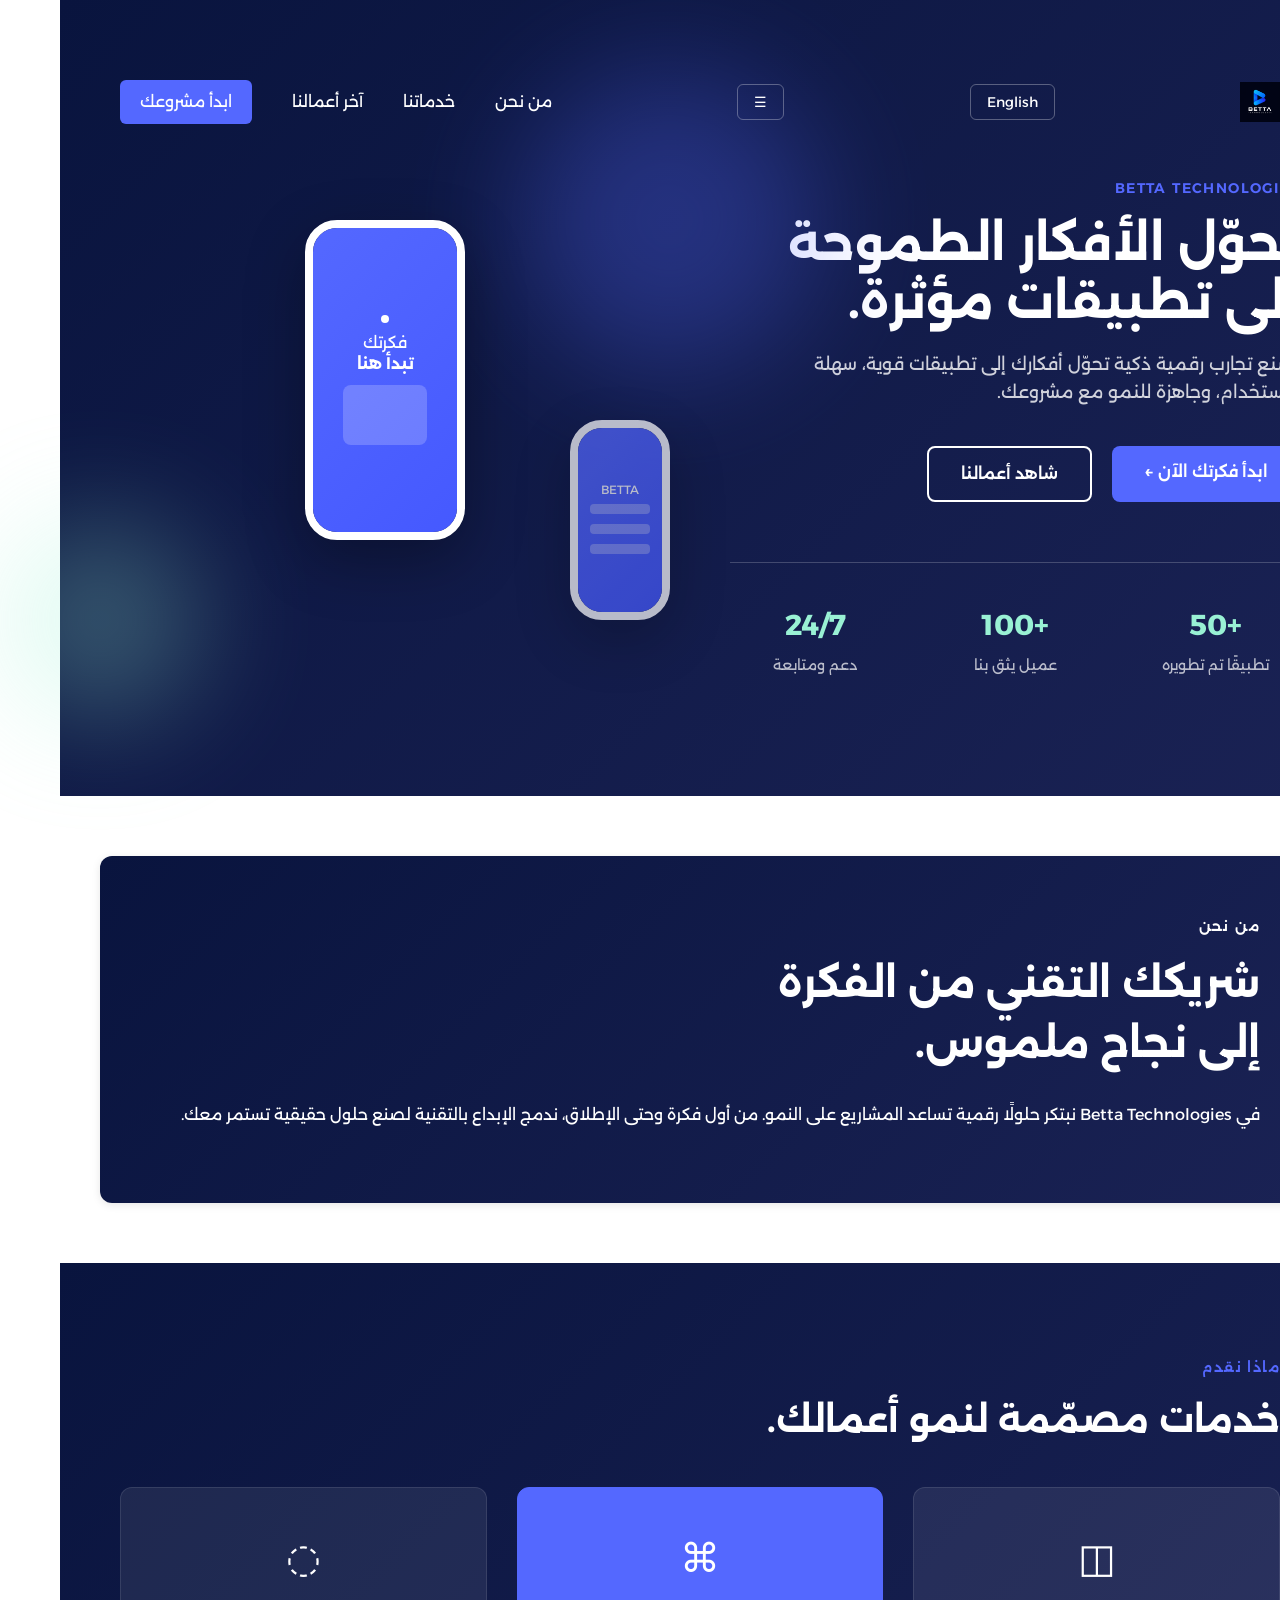
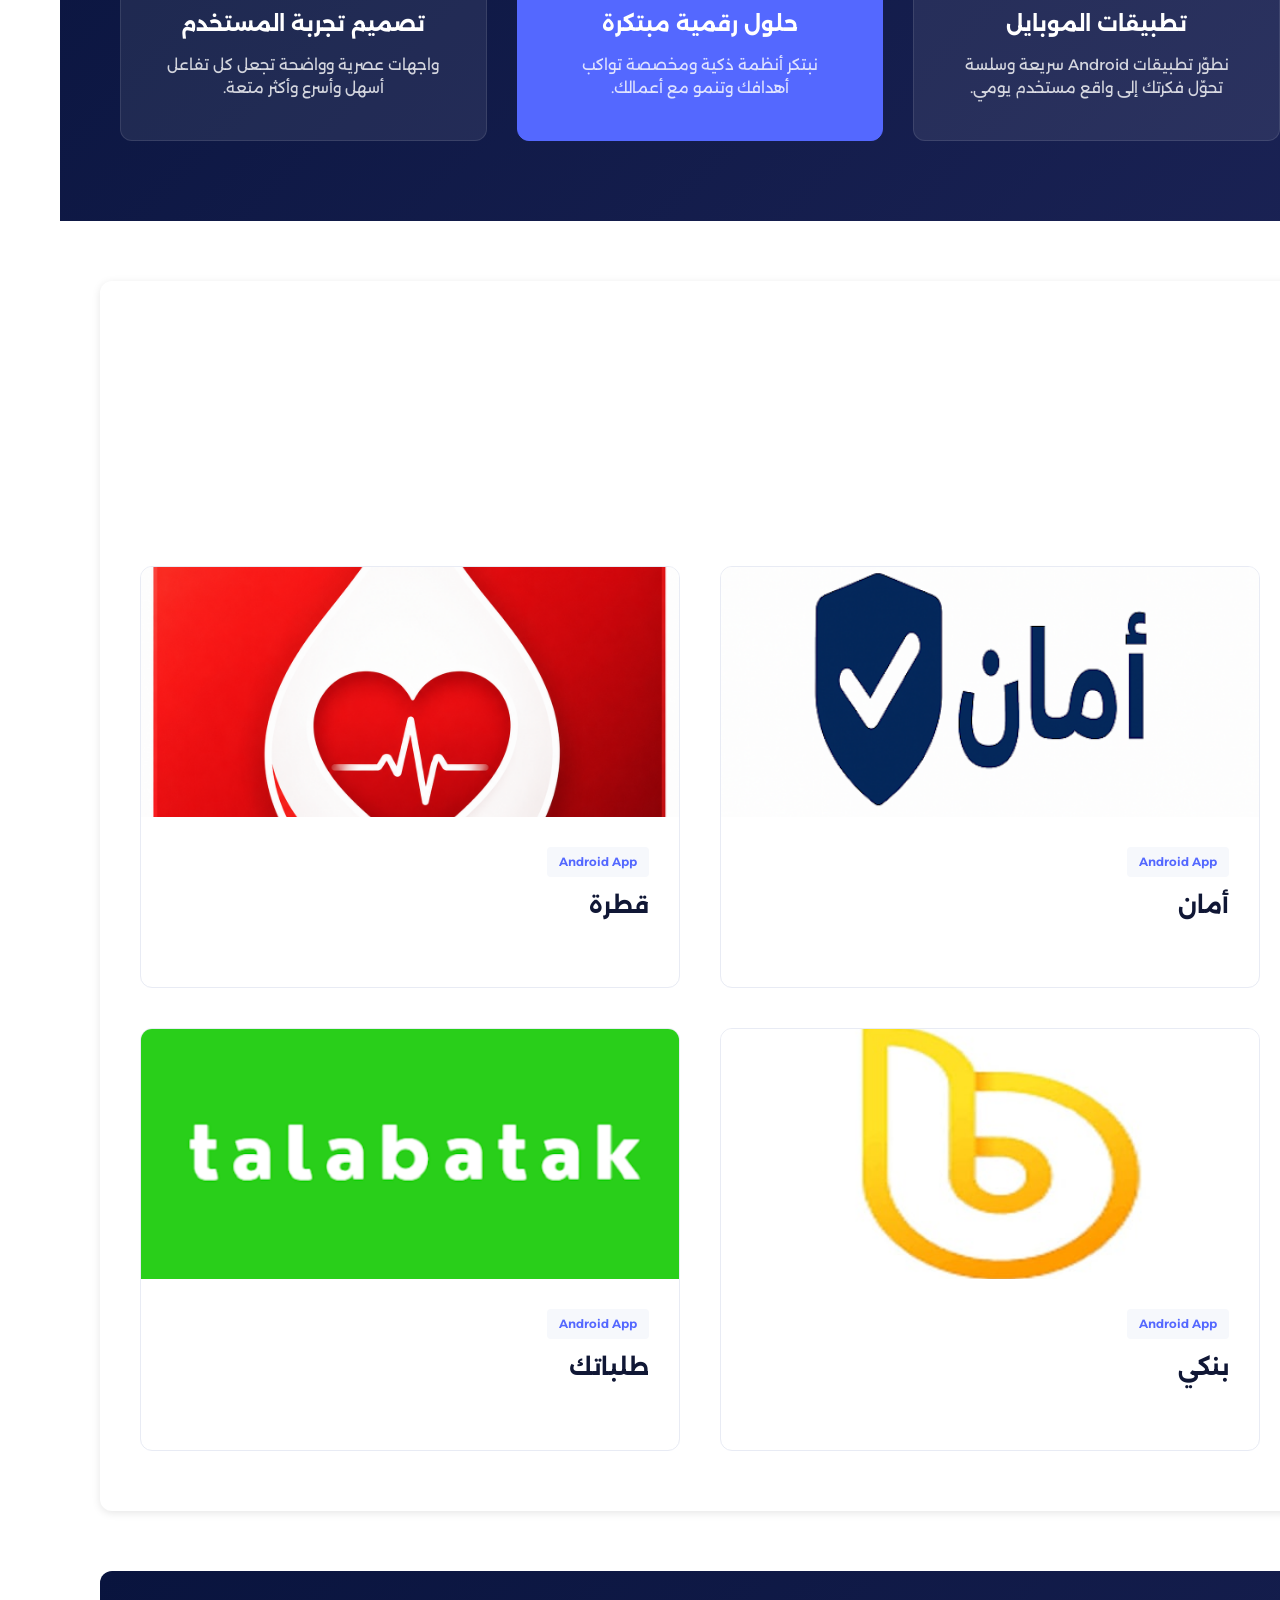
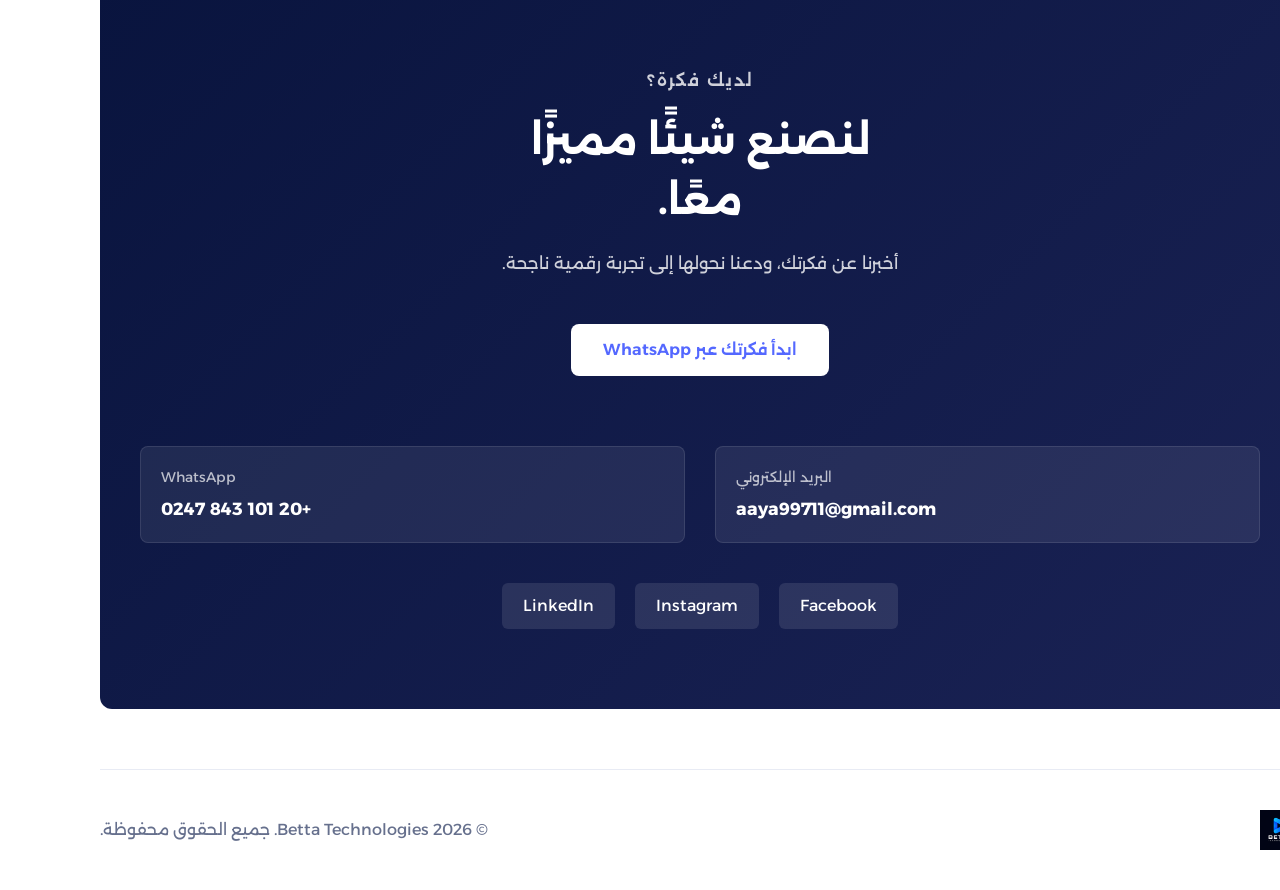
==== index.html @ 54109d8f "Add specific classes to work section for proper text color styling" ====
<!doctype html>
<html lang="ar" dir="rtl">
<head>
  <meta charset="UTF-8" />
  <meta name="viewport" content="width=device-width, initial-scale=1.0" />
  <meta name="description" content="Betta Technologies - نصنع تطبيقات موبايل وحلولًا برمجية تنمو مع مشروعك." />
  <title>Betta Technologies | حلول برمجية تصنع الفرق</title>
  <link rel="preconnect" href="https://fonts.googleapis.com" />
  <link rel="preconnect" href="https://fonts.gstatic.com" crossorigin />
  <link href="https://fonts.googleapis.com/css2?family=Alexandria:wght@400;500;600;700;800&display=swap" rel="stylesheet" />
  <link rel="stylesheet" href="style.css" />
</head>
<body>
  <header class="hero" id="home">
    <nav class="nav container" aria-label="القائمة الرئيسية">
      <a class="brand logo-brand" href="#home" aria-label="Betta Technologies - الرئيسية"><img src="images/betta-logo.png" alt="Betta Technologies" /></a>
      <button class="language-button" type="button">English</button>
      <button class="menu-button" aria-label="فتح القائمة" aria-expanded="false">☰</button>
      <div class="nav-links">
        <a href="#about">من نحن</a>
        <a href="#services">خدماتنا</a>
        <a href="#work">آخر أعمالنا</a>
        <a class="nav-cta" href="#contact">ابدأ مشروعك</a>
      </div>
    </nav>

    <div class="hero-content container">
      <div class="hero-copy">
        <p class="eyebrow">BETTA TECHNOLOGIES</p>
        <h1>نحوّل الأفكار الطموحة<br />إلى <span>تطبيقات مؤثرة.</span></h1>
        <p class="hero-text">نصنع تجارب رقمية ذكية تحوّل أفكارك إلى تطبيقات قوية، سهلة الاستخدام، وجاهزة للنمو مع مشروعك.</p>
        <div class="hero-actions">
          <a class="button primary" href="#contact">ابدأ فكرتك الآن <span>←</span></a>
          <a class="button ghost" href="#work">شاهد أعمالنا</a>
        </div>
        <div class="numbers">
          <div><b>+50</b><span>تطبيقًا تم تطويره</span></div>
          <div><b>+100</b><span>عميل يثق بنا</span></div>
          <div><b>24/7</b><span>دعم ومتابعة</span></div>
        </div>
      </div>
      <div class="hero-visual" aria-hidden="true">
        <div class="glow glow-one"></div><div class="glow glow-two"></div>
        <div class="phone main-phone"><div class="phone-screen screen-main"><span class="screen-dot"></span><p>فكرتك<br /><b>تبدأ هنا</b></p><div class="screen-card"></div></div></div>
        <div class="phone small-phone"><div class="phone-screen screen-small"><span>BETTA</span><div></div><div></div><div></div></div></div>
      </div>
    </div>
  </header>

  <main>
    <section class="section about container" id="about">
      <div class="section-label">من نحن</div>
      <div><h2>شريكك التقني من الفكرة<br />إلى نجاح ملموس.</h2></div>
      <div class="about-copy"><p>في Betta Technologies نبتكر حلولًا رقمية تساعد المشاريع على النمو. من أول فكرة وحتى الإطلاق، ندمج الإبداع بالتقنية لصنع حلول حقيقية تستمر معك.</p></div>
    </section>

    <section class="services-section" id="services">
      <div class="container"><p class="eyebrow dark">ماذا نقدم</p><h2>خدمات مصمّمة لنمو أعمالك.</h2>
        <div class="services-grid">
          <article class="service-card"><span class="service-icon">◫</span><h3>تطبيقات الموبايل</h3><p>نطوّر تطبيقات Android سريعة وسلسة تحوّل فكرتك إلى واقع مستخدم يومي.</p></article>
          <article class="service-card featured"><span class="service-icon">⌘</span><h3>حلول رقمية مبتكرة</h3><p>نبتكر أنظمة ذكية ومخصصة تواكب أهدافك وتنمو مع أعمالك.</p></article>
          <article class="service-card"><span class="service-icon">◌</span><h3>تصميم تجربة المستخدم</h3><p>واجهات عصرية وواضحة تجعل كل تفاعل أسهل وأسرع وأكثر متعة.</p></article>
        </div>
      </div>
    </section>

    <section class="section work container" id="work">
      <div class="work-heading"><div><p class="eyebrow dark work-eyebrow">آخر أعمالنا</p><h2 class="work-title">تطبيقات نفخر بها.</h2></div><p class="work-description">نماذج من التطبيقات التي طوّرناها لتمنح المستخدمين قيمة حقيقية كل يوم.</p></div>
      <div class="projects-grid">
        <article class="project-card">
          <div class="project-image aman-image"><img src="images/aman_logo.webp" alt="شعار تطبيق أمان" /></div>
          <div class="project-body"><div><span class="tag">Android App</span><h3>أمان</h3><p>تطبيق ذكي يساعد المستخدمين على كشف محاولات النصب والاحتيال.</p></div></div>
        </article>
        <article class="project-card">
          <div class="project-image"><img src="images/logo.png" alt="لقطات من منصة قطرة للتبرع بالدم" /></div>
          <div class="project-body"><div><span class="tag">Android App</span><h3>قطرة</h3><p>منصة تبرع بالدم تربط المتبرعين بالمحتاجين بسرعة، مع بحث ذكي.</p></div></div>
        </article>
        <article class="project-card">
         <div class="project-image"><img src="images/bankerlogo1.jpg" alt="بنكي" /></div>
          <div class="project-body"><div><span class="tag">Android App</span><h3>بنكي</h3><p>تطبيق يساعد المهتمين بالمجال المصرفي على الاستعداد للعمل.</p></div></div>
        </article>
        <article class="project-card">
         <div class="project-image"><img src="images/talabataklogo.webp" alt="طلباتك" /></div>
          <div class="project-body"><div><span class="tag">Android App</span><h3>طلباتك</h3><p>تطبيق تسوق إلكتروني يجعل شراء احتياجاتك اليومية أسهل وأسرع.</p></div></div>
        </article>
      </div>
    </section>

    <!-- استبدلي البريد، رقم WhatsApp، وروابط صفحات التواصل بالقيم الحقيقية للشركة. -->
    <section class="cta container" id="contact">
      <p class="eyebrow">لديك فكرة؟</p>
      <h2>لنصنع شيئًا مميزًا<br />معًا.</h2>
      <p>أخبرنا عن فكرتك، ودعنا نحولها إلى تجربة رقمية ناجحة.</p>
      <a class="button light" href="https://wa.me/201018430247?text=%D9%85%D8%B1%D8%AD%D8%A8%D9%8B%D8%A7%D8%8C%20%D8%A3%D8%B1%D8%BA%D8%A8%20%D9%81%D9%8A%20%D8%A7%D9%84%D8%AA%D9%88%D8%A7%D8%B5%D9%84%20%D8%A8%D9%83%D9%85%20%D8%A8%D8%AE%D8%B5%D9%88%D8%B5%20%D9%85%D8%B4%D8%B1%D9%88%D8%B9%D9%8A%20%D8%A7%D9%84%D8%AC%D8%AF%D9%8A%D8%AF">ابدأ فكرتك عبر WhatsApp</a>
      <div class="contact-details">
        <a href="mailto:aaya99711@gmail.com"><span>البريد الإلكتروني</span><b>aaya99711@gmail.com</b></a>
        <a href="https://wa.me/201018430247" target="_blank" rel="noopener"><span>WhatsApp</span><b>+20 101 843 0247</b></a>
      </div>
      <div class="contact-social" aria-label="صفحات Betta Technologies على مواقع التواصل">
        <a href="https://www.facebook.com/profile.php?id=61594827878153" target="_blank" rel="noopener">Facebook</a>
        <a href="https://instagram.com/" target="_blank" rel="noopener">Instagram</a>
        <a href="https://linkedin.com/" target="_blank" rel="noopener">LinkedIn</a>
      </div>
    </section>
  </main>

  <footer><div class="container footer-content"><a class="brand logo-brand" href="#home"><img src="images/betta-logo.png" alt="Betta Technologies" /></a><p>© <span id="year"></span> Betta Technologies. جميع الحقوق محفوظة.</p></div></footer>
  <script src="script.js"></script>
</body>
</html>
---- style.css ----
:root{--navy:#09143e;--blue:#5468ff;--mint:#99f1d4;--ink:#101735;--muted:#66708d;--line:#e8ebf4;--off:#f6f8fc}*{box-sizing:border-box}html{scroll-behavior:smooth}body{margin:0;font-family:"Alexandria",sans-serif;color:var(--ink);line-height:1.5;overflow-x:hidden;scroll-padding-top:80px}.container{max-width:1200px;margin:0 auto;padding:0 20px}a{color:var(--blue);text-decoration:none}header.hero{background:linear-gradient(135deg,#09143e 0%,#1a2254 100%);color:#fff;padding:80px 0;position:relative}section{padding:80px 0}.section{background:linear-gradient(135deg,#09143e 0%,#1a2254 100%);border-radius:12px;padding:60px 40px;margin:60px auto;box-shadow:0 2px 8px rgba(0,0,0,0.1)}.section h2{color:#fff !important;font-size:2.5rem;margin-bottom:30px}.section p{color:#fff !important}.section div{color:#fff !important}.section-label{color:var(--blue);font-size:0.875rem;font-weight:600;letter-spacing:0.1em;text-transform:uppercase;margin-bottom:16px;display:block}.about-copy{color:#fff !important}.about-copy p{color:#fff !important}h1,h2{font-weight:700;margin:0 0 20px 0}h1{font-size:3rem;line-height:1.2}h2{font-size:2.2rem}.eyebrow{color:var(--blue);font-size:0.875rem;font-weight:600;letter-spacing:0.1em;text-transform:uppercase;margin-bottom:16px;display:block}.eyebrow.dark{color:var(--blue)}nav{display:flex;align-items:center;justify-content:space-between;padding:20px 0;position:relative;z-index:10}.logo-brand{display:flex;align-items:center}.logo-brand img{height:40px;width:auto}.language-button,.menu-button{background:transparent;border:1px solid rgba(255,255,255,0.3);color:#fff;padding:8px 16px;border-radius:6px;cursor:pointer;font-size:0.875rem;font-family:"Alexandria",sans-serif}.nav-links{display:flex;gap:40px;align-items:center}@media (max-width:768px){.nav-links{display:none;position:absolute;top:70px;right:0;flex-direction:column;background:var(--navy);padding:20px;border-radius:8px;gap:15px;width:100%;z-index:9}.nav-links.active{display:flex}.menu-button{display:flex}.language-button{display:none}}.nav-links a{color:#fff;transition:color 0.3s}.nav-links a:hover{color:var(--mint)}.nav-cta{background:var(--blue);padding:10px 20px;border-radius:6px;color:#fff !important}.hero-content{display:grid;grid-template-columns:1fr 1fr;gap:60px;align-items:center;padding:40px 0}@media (max-width:768px){.hero-content{grid-template-columns:1fr;padding:20px 0}}.hero-copy{color:#fff}.hero-text{font-size:1.1rem;color:rgba(255,255,255,0.8);margin-bottom:40px;line-height:1.6}.hero-actions{display:flex;gap:20px;margin-bottom:60px}@media (max-width:768px){.hero-actions{flex-direction:column}}.button{display:inline-block;padding:14px 32px;border-radius:8px;font-size:1rem;font-weight:600;cursor:pointer;transition:all 0.3s;border:none;font-family:"Alexandria",sans-serif;text-align:center}.button.primary{background:var(--blue);color:#fff}.button.primary:hover{background:#4559ff;transform:translateY(-2px);box-shadow:0 8px 16px rgba(84,104,255,0.3)}.button.ghost{background:transparent;color:#fff;border:2px solid #fff}.button.ghost:hover{background:rgba(255,255,255,0.1);border-color:var(--mint)}.button.light{background:#fff;color:var(--blue)}.button.light:hover{background:#f0f2f8}.numbers{display:grid;grid-template-columns:repeat(3,1fr);gap:30px;margin-top:60px;padding-top:40px;border-top:1px solid rgba(255,255,255,0.2)}@media (max-width:768px){.numbers{grid-template-columns:1fr;gap:20px}}.numbers div{text-align:center}.numbers b{display:block;font-size:1.8rem;color:var(--mint);margin-bottom:8px}.numbers span{font-size:0.9rem;color:rgba(255,255,255,0.7);display:block}.hero-visual{position:relative;height:400px}.phone{position:absolute;width:120px;height:240px;background:#1a2254;border:8px solid #fff;border-radius:32px;display:flex;align-items:center;justify-content:center;box-shadow:0 20px 60px rgba(0,0,0,0.3)}.main-phone{left:50%;transform:translateX(-50%);width:160px;height:320px}.small-phone{right:0;bottom:0;width:100px;height:200px;opacity:0.7}.phone-screen{width:100%;height:100%;background:linear-gradient(135deg,var(--blue),#4559ff);border-radius:24px;display:flex;flex-direction:column;align-items:center;justify-content:center;color:#fff;font-size:0.75rem;position:relative;overflow:hidden}.screen-main{padding:20px;text-align:center}.screen-main p{font-size:1rem;margin:0;line-height:1.3;color:#fff}.screen-dot{width:8px;height:8px;background:#fff;border-radius:50%;margin-bottom:10px}.screen-card{width:80%;height:60px;background:rgba(255,255,255,0.2);border-radius:8px;margin-top:10px}.screen-small div{width:60px;height:10px;background:rgba(255,255,255,0.3);margin:5px 0;border-radius:4px}.glow{position:absolute;border-radius:50%;filter:blur(60px);opacity:0.3;pointer-events:none}.glow-one{width:300px;height:300px;background:var(--blue);top:-150px;right:-150px}.glow-two{width:200px;height:200px;background:var(--mint);bottom:-100px;left:-100px}.services-section{background:linear-gradient(135deg,#09143e 0%,#1a2254 100%);color:#fff;padding:80px 0}.services-section h2{color:#fff}.services-section p{color:#fff}.services-grid{display:grid;grid-template-columns:repeat(3,1fr);gap:30px;margin-top:40px}@media (max-width:768px){.services-grid{grid-template-columns:1fr}}.service-card{background:rgba(255,255,255,0.08);border:1px solid rgba(255,255,255,0.1);border-radius:12px;padding:40px;text-align:center;transition:all 0.3s;cursor:pointer}.service-card:hover{background:rgba(255,255,255,0.12);border-color:var(--mint);transform:translateY(-4px)}.service-card.featured{background:var(--blue);border-color:var(--blue)}.service-icon{font-size:2.5rem;display:block;margin-bottom:20px;color:#fff}.service-card h3{color:#fff;font-size:1.3rem;margin:0 0 15px 0}.service-card p{color:rgba(255,255,255,0.8);margin:0;font-size:0.95rem;line-height:1.5}.work{background:#fff}.work-heading{margin-bottom:60px}.work-heading .eyebrow.dark{color:#000}.work-heading h2{color:#000}.work-heading > p{color:#000;font-size:1rem;margin-top:10px}.projects-grid{display:grid;grid-template-columns:repeat(2,1fr);gap:40px;margin-top:40px}@media (max-width:768px){.projects-grid{grid-template-columns:1fr}}.project-card{background:#fff;border:1px solid var(--line);border-radius:12px;overflow:hidden;transition:all 0.3s;cursor:pointer}.project-card:hover{border-color:var(--blue);box-shadow:0 8px 24px rgba(84,104,255,0.15);transform:translateY(-4px)}.project-image{height:250px;background:linear-gradient(135deg,#09143e 0%,#1a2254 100%);display:flex;align-items:center;justify-content:center;position:relative;overflow:hidden}@media (max-width:768px){.project-image{height:200px}}.project-image img{width:100%;height:100%;object-fit:cover}.aman-image{background:linear-gradient(135deg,#09143e 0%,#1a2254 100%)}.project-body{padding:30px}.tag{display:inline-block;background:var(--off);color:var(--blue);padding:6px 12px;border-radius:4px;font-size:0.75rem;font-weight:600;margin-bottom:12px}.project-body h3{color:var(--ink);font-size:1.4rem;margin:0 0 12px 0}.project-body p{color:var(--muted);font-size:0.95rem;margin:0;line-height:1.5}.cta{background:linear-gradient(135deg,#09143e 0%,#1a2254 100%);color:#fff;border-radius:12px;padding:80px 40px;text-align:center;margin:60px auto}.cta h2{color:#fff;font-size:2.5rem}.cta p{color:rgba(255,255,255,0.8);font-size:1.05rem;line-height:1.6}.cta .button{margin:30px 0}.contact-details{display:grid;grid-template-columns:repeat(2,1fr);gap:30px;margin:40px 0;text-align:left}@media (max-width:768px){.contact-details{grid-template-columns:1fr}}.contact-details a{display:block;background:rgba(255,255,255,0.08);border:1px solid rgba(255,255,255,0.1);border-radius:8px;padding:20px;transition:all 0.3s;color:#fff}.contact-details a:hover{background:rgba(255,255,255,0.15);border-color:var(--mint)}.contact-details span{display:block;font-size:0.875rem;color:rgba(255,255,255,0.7);margin-bottom:8px}.contact-details b{display:block;font-size:1.1rem;color:#fff}.contact-social{display:flex;gap:20px;justify-content:center;margin-top:30px;flex-wrap:wrap}.contact-social a{background:rgba(255,255,255,0.1);color:#fff;padding:10px 20px;border-radius:6px;transition:all 0.3s;border:1px solid transparent}.contact-social a:hover{background:var(--blue);border-color:var(--blue);color:#fff}.footer-content{display:flex;align-items:center;justify-content:space-between;padding:40px 0;border-top:1px solid var(--line)}footer{background:#fff}footer p{color:var(--muted);margin:0}
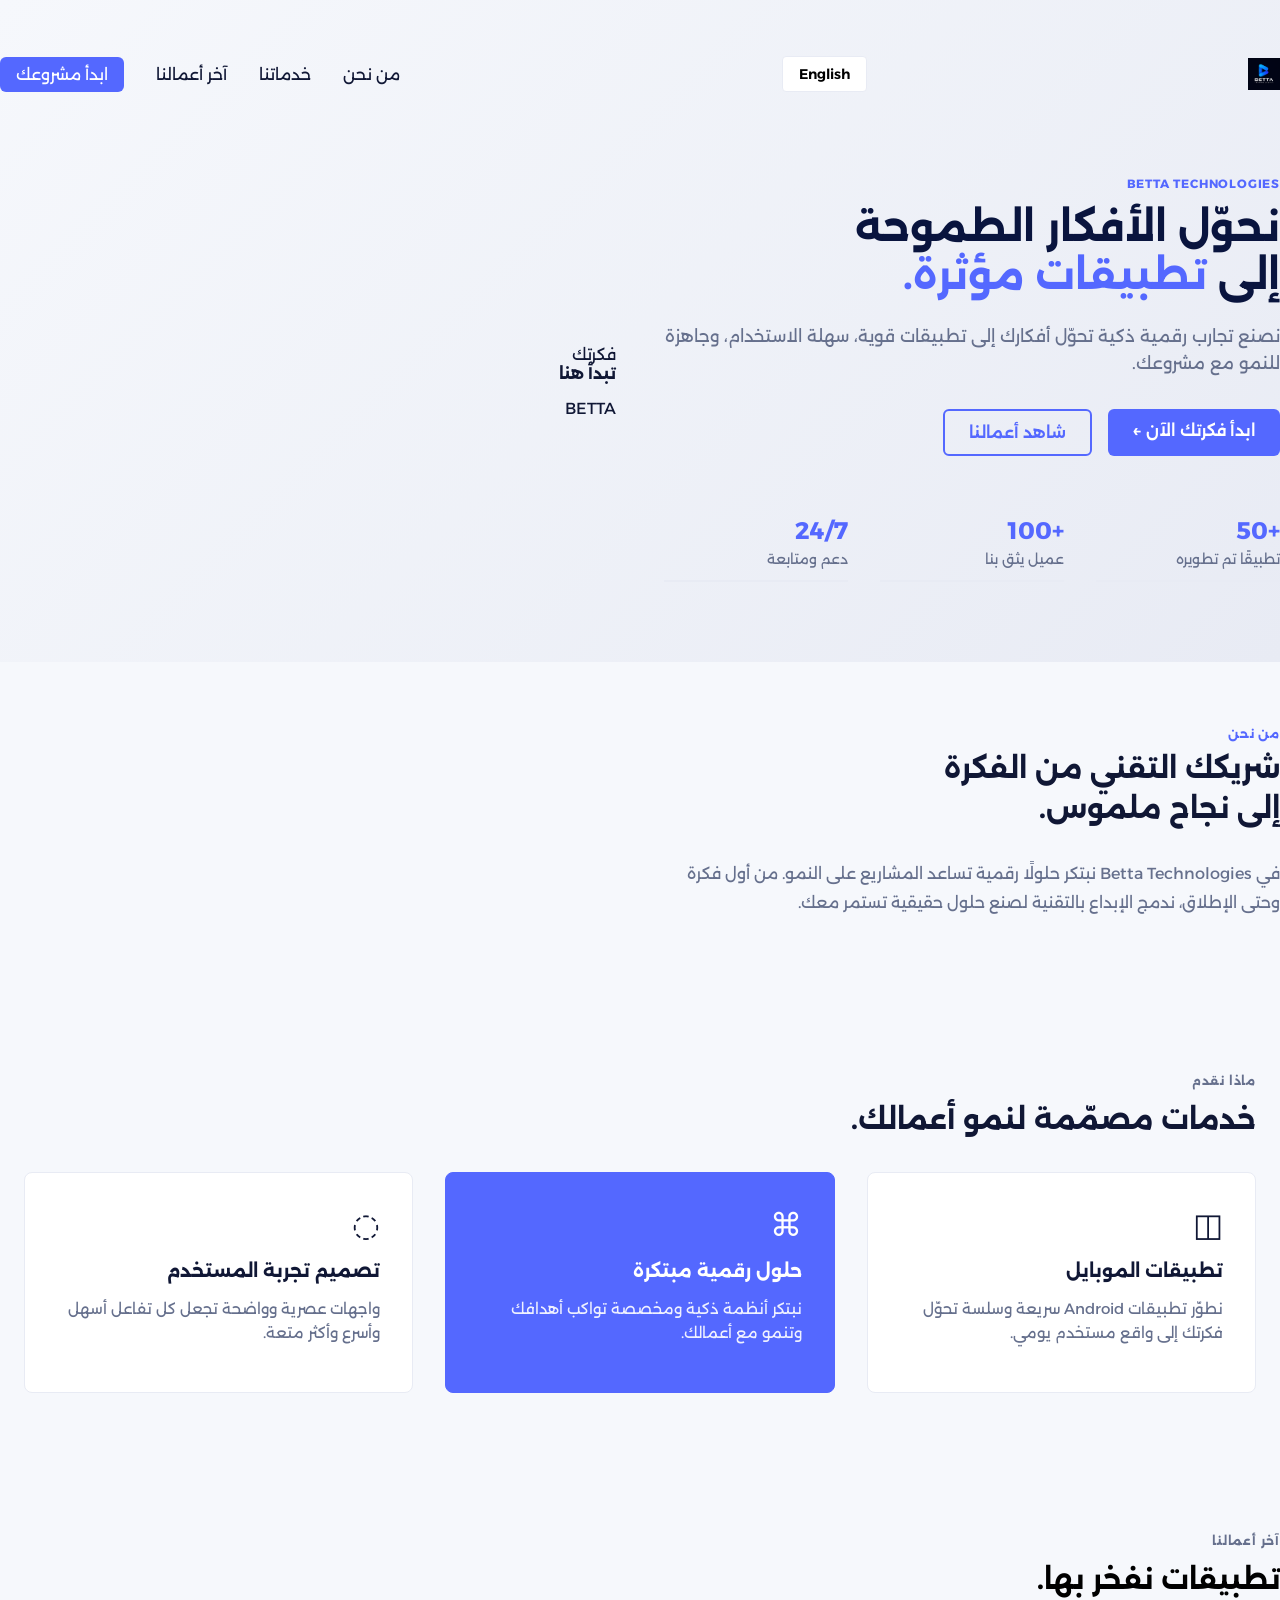
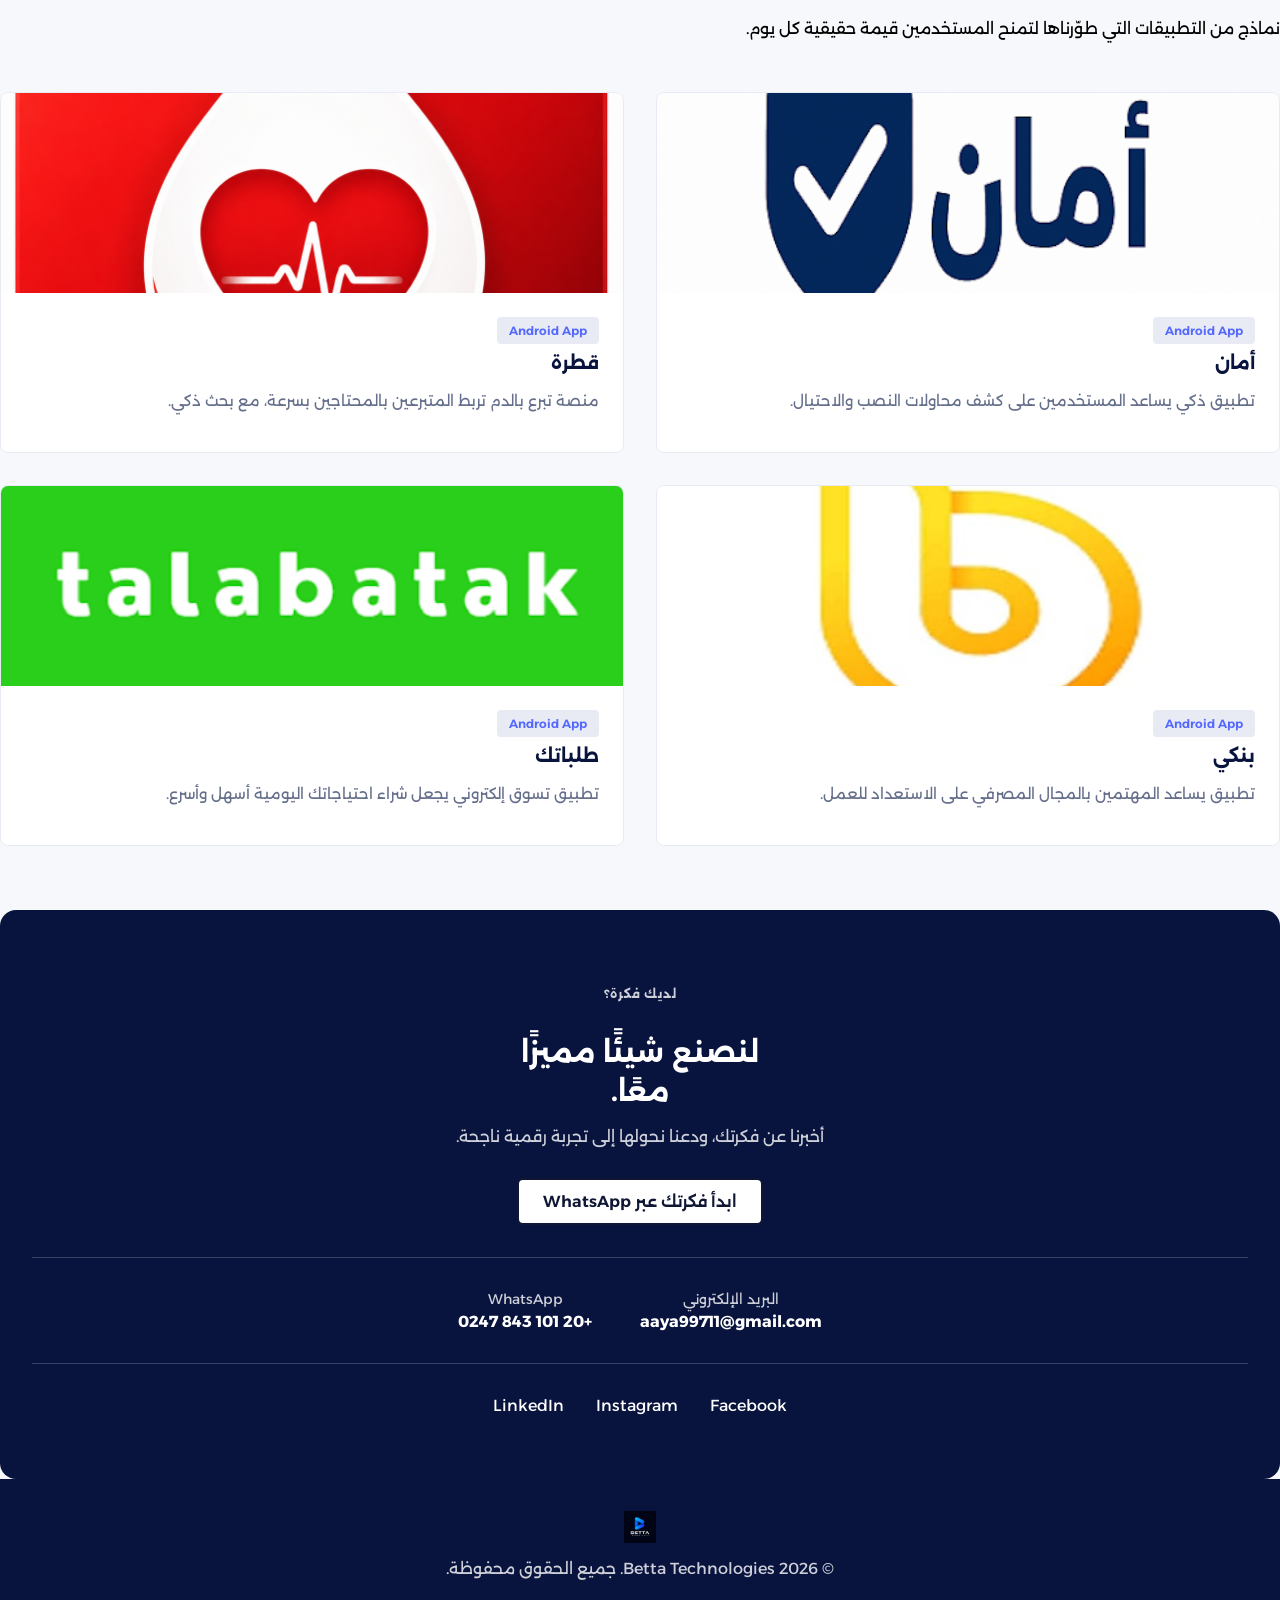
==== commit 728093a0: "index.html" ====
--- a/index.html
+++ b/index.html
@@ -98,8 +98,8 @@
       </div>
       <div class="contact-social" aria-label="صفحات Betta Technologies على مواقع التواصل">
         <a href="https://www.facebook.com/profile.php?id=61594827878153" target="_blank" rel="noopener">Facebook</a>
-        <a href="https://instagram.com/" target="_blank" rel="noopener">Instagram</a>
-        <a href="https://linkedin.com/" target="_blank" rel="noopener">LinkedIn</a>
+        <a href="https://www.instagram.com/betta_technologies/" target="_blank" rel="noopener">Instagram</a>
+        <a href="https://www.linkedin.com/company/145262293" target="_blank" rel="noopener">LinkedIn</a>
       </div>
     </section>
   </main>
--- a/style.css
+++ b/style.css
@@ -1 +1 @@
-:root{--navy:#09143e;--blue:#5468ff;--mint:#99f1d4;--ink:#101735;--muted:#66708d;--line:#e8ebf4;--off:#f6f8fc}*{box-sizing:border-box}html{scroll-behavior:smooth}body{margin:0;font-family:"Alexandria",sans-serif;color:var(--ink);line-height:1.5;overflow-x:hidden;scroll-padding-top:80px}.container{max-width:1200px;margin:0 auto;padding:0 20px}a{color:var(--blue);text-decoration:none}header.hero{background:linear-gradient(135deg,#09143e 0%,#1a2254 100%);color:#fff;padding:80px 0;position:relative}section{padding:80px 0}.section{background:linear-gradient(135deg,#09143e 0%,#1a2254 100%);border-radius:12px;padding:60px 40px;margin:60px auto;box-shadow:0 2px 8px rgba(0,0,0,0.1)}.section h2{color:#fff !important;font-size:2.5rem;margin-bottom:30px}.section p{color:#fff !important}.section div{color:#fff !important}.section-label{color:var(--blue);font-size:0.875rem;font-weight:600;letter-spacing:0.1em;text-transform:uppercase;margin-bottom:16px;display:block}.about-copy{color:#fff !important}.about-copy p{color:#fff !important}h1,h2{font-weight:700;margin:0 0 20px 0}h1{font-size:3rem;line-height:1.2}h2{font-size:2.2rem}.eyebrow{color:var(--blue);font-size:0.875rem;font-weight:600;letter-spacing:0.1em;text-transform:uppercase;margin-bottom:16px;display:block}.eyebrow.dark{color:var(--blue)}nav{display:flex;align-items:center;justify-content:space-between;padding:20px 0;position:relative;z-index:10}.logo-brand{display:flex;align-items:center}.logo-brand img{height:40px;width:auto}.language-button,.menu-button{background:transparent;border:1px solid rgba(255,255,255,0.3);color:#fff;padding:8px 16px;border-radius:6px;cursor:pointer;font-size:0.875rem;font-family:"Alexandria",sans-serif}.nav-links{display:flex;gap:40px;align-items:center}@media (max-width:768px){.nav-links{display:none;position:absolute;top:70px;right:0;flex-direction:column;background:var(--navy);padding:20px;border-radius:8px;gap:15px;width:100%;z-index:9}.nav-links.active{display:flex}.menu-button{display:flex}.language-button{display:none}}.nav-links a{color:#fff;transition:color 0.3s}.nav-links a:hover{color:var(--mint)}.nav-cta{background:var(--blue);padding:10px 20px;border-radius:6px;color:#fff !important}.hero-content{display:grid;grid-template-columns:1fr 1fr;gap:60px;align-items:center;padding:40px 0}@media (max-width:768px){.hero-content{grid-template-columns:1fr;padding:20px 0}}.hero-copy{color:#fff}.hero-text{font-size:1.1rem;color:rgba(255,255,255,0.8);margin-bottom:40px;line-height:1.6}.hero-actions{display:flex;gap:20px;margin-bottom:60px}@media (max-width:768px){.hero-actions{flex-direction:column}}.button{display:inline-block;padding:14px 32px;border-radius:8px;font-size:1rem;font-weight:600;cursor:pointer;transition:all 0.3s;border:none;font-family:"Alexandria",sans-serif;text-align:center}.button.primary{background:var(--blue);color:#fff}.button.primary:hover{background:#4559ff;transform:translateY(-2px);box-shadow:0 8px 16px rgba(84,104,255,0.3)}.button.ghost{background:transparent;color:#fff;border:2px solid #fff}.button.ghost:hover{background:rgba(255,255,255,0.1);border-color:var(--mint)}.button.light{background:#fff;color:var(--blue)}.button.light:hover{background:#f0f2f8}.numbers{display:grid;grid-template-columns:repeat(3,1fr);gap:30px;margin-top:60px;padding-top:40px;border-top:1px solid rgba(255,255,255,0.2)}@media (max-width:768px){.numbers{grid-template-columns:1fr;gap:20px}}.numbers div{text-align:center}.numbers b{display:block;font-size:1.8rem;color:var(--mint);margin-bottom:8px}.numbers span{font-size:0.9rem;color:rgba(255,255,255,0.7);display:block}.hero-visual{position:relative;height:400px}.phone{position:absolute;width:120px;height:240px;background:#1a2254;border:8px solid #fff;border-radius:32px;display:flex;align-items:center;justify-content:center;box-shadow:0 20px 60px rgba(0,0,0,0.3)}.main-phone{left:50%;transform:translateX(-50%);width:160px;height:320px}.small-phone{right:0;bottom:0;width:100px;height:200px;opacity:0.7}.phone-screen{width:100%;height:100%;background:linear-gradient(135deg,var(--blue),#4559ff);border-radius:24px;display:flex;flex-direction:column;align-items:center;justify-content:center;color:#fff;font-size:0.75rem;position:relative;overflow:hidden}.screen-main{padding:20px;text-align:center}.screen-main p{font-size:1rem;margin:0;line-height:1.3;color:#fff}.screen-dot{width:8px;height:8px;background:#fff;border-radius:50%;margin-bottom:10px}.screen-card{width:80%;height:60px;background:rgba(255,255,255,0.2);border-radius:8px;margin-top:10px}.screen-small div{width:60px;height:10px;background:rgba(255,255,255,0.3);margin:5px 0;border-radius:4px}.glow{position:absolute;border-radius:50%;filter:blur(60px);opacity:0.3;pointer-events:none}.glow-one{width:300px;height:300px;background:var(--blue);top:-150px;right:-150px}.glow-two{width:200px;height:200px;background:var(--mint);bottom:-100px;left:-100px}.services-section{background:linear-gradient(135deg,#09143e 0%,#1a2254 100%);color:#fff;padding:80px 0}.services-section h2{color:#fff}.services-section p{color:#fff}.services-grid{display:grid;grid-template-columns:repeat(3,1fr);gap:30px;margin-top:40px}@media (max-width:768px){.services-grid{grid-template-columns:1fr}}.service-card{background:rgba(255,255,255,0.08);border:1px solid rgba(255,255,255,0.1);border-radius:12px;padding:40px;text-align:center;transition:all 0.3s;cursor:pointer}.service-card:hover{background:rgba(255,255,255,0.12);border-color:var(--mint);transform:translateY(-4px)}.service-card.featured{background:var(--blue);border-color:var(--blue)}.service-icon{font-size:2.5rem;display:block;margin-bottom:20px;color:#fff}.service-card h3{color:#fff;font-size:1.3rem;margin:0 0 15px 0}.service-card p{color:rgba(255,255,255,0.8);margin:0;font-size:0.95rem;line-height:1.5}.work{background:#fff}.work-heading{margin-bottom:60px}.work-heading .eyebrow.dark{color:#000}.work-heading h2{color:#000}.work-heading > p{color:#000;font-size:1rem;margin-top:10px}.projects-grid{display:grid;grid-template-columns:repeat(2,1fr);gap:40px;margin-top:40px}@media (max-width:768px){.projects-grid{grid-template-columns:1fr}}.project-card{background:#fff;border:1px solid var(--line);border-radius:12px;overflow:hidden;transition:all 0.3s;cursor:pointer}.project-card:hover{border-color:var(--blue);box-shadow:0 8px 24px rgba(84,104,255,0.15);transform:translateY(-4px)}.project-image{height:250px;background:linear-gradient(135deg,#09143e 0%,#1a2254 100%);display:flex;align-items:center;justify-content:center;position:relative;overflow:hidden}@media (max-width:768px){.project-image{height:200px}}.project-image img{width:100%;height:100%;object-fit:cover}.aman-image{background:linear-gradient(135deg,#09143e 0%,#1a2254 100%)}.project-body{padding:30px}.tag{display:inline-block;background:var(--off);color:var(--blue);padding:6px 12px;border-radius:4px;font-size:0.75rem;font-weight:600;margin-bottom:12px}.project-body h3{color:var(--ink);font-size:1.4rem;margin:0 0 12px 0}.project-body p{color:var(--muted);font-size:0.95rem;margin:0;line-height:1.5}.cta{background:linear-gradient(135deg,#09143e 0%,#1a2254 100%);color:#fff;border-radius:12px;padding:80px 40px;text-align:center;margin:60px auto}.cta h2{color:#fff;font-size:2.5rem}.cta p{color:rgba(255,255,255,0.8);font-size:1.05rem;line-height:1.6}.cta .button{margin:30px 0}.contact-details{display:grid;grid-template-columns:repeat(2,1fr);gap:30px;margin:40px 0;text-align:left}@media (max-width:768px){.contact-details{grid-template-columns:1fr}}.contact-details a{display:block;background:rgba(255,255,255,0.08);border:1px solid rgba(255,255,255,0.1);border-radius:8px;padding:20px;transition:all 0.3s;color:#fff}.contact-details a:hover{background:rgba(255,255,255,0.15);border-color:var(--mint)}.contact-details span{display:block;font-size:0.875rem;color:rgba(255,255,255,0.7);margin-bottom:8px}.contact-details b{display:block;font-size:1.1rem;color:#fff}.contact-social{display:flex;gap:20px;justify-content:center;margin-top:30px;flex-wrap:wrap}.contact-social a{background:rgba(255,255,255,0.1);color:#fff;padding:10px 20px;border-radius:6px;transition:all 0.3s;border:1px solid transparent}.contact-social a:hover{background:var(--blue);border-color:var(--blue);color:#fff}.footer-content{display:flex;align-items:center;justify-content:space-between;padding:40px 0;border-top:1px solid var(--line)}footer{background:#fff}footer p{color:var(--muted);margin:0}+:root{--navy:#09143e;--blue:#5468ff;--mint:#99f1d4;--ink:#101735;--muted:#66708d;--line:#e8ebf4;--off:#f6f8fc}*{box-sizing:border-box}html{scroll-behavior:smooth}body{margin:0;font-family:"Alexandria",sans-serif;color:var(--ink);background:var(--off)}body.dark-mode{background:#000;color:#fff}a{color:inherit;text-decoration:none}button{border:none;background:0;cursor:pointer;font-family:"Alexandria",sans-serif}.container{max-width:90rem;margin:0 auto;padding:0 1.5rem}.eyebrow{font-size:.75rem;font-weight:700;letter-spacing:.05rem;text-transform:uppercase;color:var(--blue)}.eyebrow.dark{color:var(--muted)}h1,h2,h3{margin:0;font-weight:700}h1{font-size:2.5rem;line-height:1.2;margin-bottom:1.5rem}h2{font-size:1.75rem;line-height:1.4;margin-bottom:1rem}h3{font-size:1.125rem;margin-bottom:.5rem}.button{display:inline-block;padding:.75rem 1.5rem;border-radius:.375rem;font-weight:600;transition:all .3s ease-out;cursor:pointer}.button.primary{background:var(--blue);color:#fff}.button.primary:hover{background:#3d4bca;transform:translateY(-2px);box-shadow:0 8px 16px rgba(84,104,255,.3)}.button.ghost{border:2px solid var(--blue);color:var(--blue);background:0}.button.ghost:hover{background:var(--blue);color:#fff}.button.light{background:#fff;color:var(--ink);border:2px solid var(--ink)}.button.light:hover{background:var(--ink);color:#fff}header.hero{background:linear-gradient(135deg,#f6f8fc 0%,#e8ebf4 100%);padding:2rem 0}.hero-content{display:grid;grid-template-columns:1fr 1fr;gap:3rem;align-items:center;padding:3rem 0}.hero-copy h1{color:var(--navy)}.hero-copy h1 span{color:var(--blue)}.hero-text{color:var(--muted);font-size:1.0625rem;line-height:1.6;margin-bottom:2rem}.hero-actions{display:flex;gap:1rem;margin-bottom:3rem}.numbers{display:grid;grid-template-columns:repeat(3,1fr);gap:2rem}.numbers>div{padding:.75rem 0;border-bottom:2px solid var(--line)}.numbers b{display:block;font-size:1.5rem;color:var(--blue);margin-bottom:.25rem}.numbers span{color:var(--muted);font-size:.875rem}nav.nav{display:flex;align-items:center;justify-content:space-between;padding:1.5rem 0;gap:1rem}nav.nav .logo-brand{flex-shrink:0}nav.nav .language-button{background:#fff;border:1px solid var(--line);padding:.5rem 1rem;border-radius:.25rem;font-weight:600;font-size:.875rem;transition:all .3s ease-out}nav.nav .language-button:hover{background:var(--ink);color:#fff}nav.nav .menu-button{display:none;font-size:1.5rem}.nav-links{display:flex;gap:2rem;align-items:center}nav a{color:var(--ink);transition:color .3s ease-out}nav a:hover{color:var(--blue)}nav a.nav-cta{background:var(--blue);color:#fff;padding:.5rem 1rem;border-radius:.375rem}nav a.nav-cta:hover{background:#3d4bca}.section{padding:4rem 0}.section-label{color:var(--blue);font-weight:700;font-size:.75rem;text-transform:uppercase;letter-spacing:.05rem;margin-bottom:.5rem}.about-copy{display:grid;grid-template-columns:1fr 1fr;gap:3rem}.about-copy p{line-height:1.8;color:var(--muted)}.services-section{background:var(--off);padding:4rem 0}.services-section h2{margin-top:0}.services-grid{display:grid;grid-template-columns:repeat(3,1fr);gap:2rem;margin-top:2rem}.service-card{background:#fff;padding:2rem;border-radius:.5rem;transition:all .3s ease-out;border:1px solid var(--line)}.service-card:hover{transform:translateY(-8px);box-shadow:0 12px 24px rgba(0,0,0,.1)}.service-card.featured{background:var(--blue);color:#fff;border-color:var(--blue)}.service-card.featured p{color:rgba(255,255,255,.9)}.service-card h3{margin-top:1rem}.service-card p{color:var(--muted);font-size:.9375rem;line-height:1.6}.service-icon{display:block;font-size:2rem;margin-bottom:1rem}.work{padding:4rem 0}.work-heading{margin-bottom:3rem}.work-title{color:#000;margin-bottom:1rem}.work-eyebrow{color:#000}.work-description{color:#000;line-height:1.8}.projects-grid{display:grid;grid-template-columns:repeat(2,1fr);gap:2rem;margin-top:2rem}.project-card{background:#fff;border-radius:.5rem;overflow:hidden;transition:all .3s ease-out;border:1px solid var(--line)}.project-card:hover{transform:translateY(-8px);box-shadow:0 12px 24px rgba(0,0,0,.1)}.project-image{width:100%;height:200px;background:var(--off);display:flex;align-items:center;justify-content:center;overflow:hidden}.project-image img{width:100%;height:100%;object-fit:cover}.project-body{padding:1.5rem}.project-body h3{color:var(--navy)}.project-body p{color:var(--muted);font-size:.9375rem;line-height:1.6}.tag{display:inline-block;background:var(--line);color:var(--blue);padding:.375rem .75rem;border-radius:.25rem;font-size:.75rem;font-weight:600;margin-bottom:.5rem}.cta{background:var(--navy);color:#fff;padding:4rem 2rem;border-radius:1rem;text-align:center}.cta h2{color:#fff;margin-bottom:1rem}.cta p{color:rgba(255,255,255,.8);margin-bottom:2rem}.contact-details{display:flex;justify-content:center;gap:3rem;margin:2rem 0;padding:2rem 0;border-top:1px solid rgba(255,255,255,.2);border-bottom:1px solid rgba(255,255,255,.2)}.contact-details a{display:flex;flex-direction:column;align-items:center;color:#fff}.contact-details span{font-size:.875rem;opacity:.8;margin-bottom:.25rem}.contact-details b{font-size:1rem}.contact-social{display:flex;justify-content:center;gap:2rem;margin-top:2rem}.contact-social a{color:#fff;transition:color .3s ease-out}.contact-social a:hover{color:var(--mint)}footer{background:var(--navy);color:#fff;padding:2rem 0;text-align:center}footer .footer-content{display:flex;align-items:center;justify-content:center;flex-direction:column;gap:1rem}footer p{margin:0;opacity:.8}.brand{display:flex;align-items:center;justify-content:center}.brand img{height:2rem}@media(max-width:768px){h1{font-size:2rem}h2{font-size:1.5rem}.hero-content{grid-template-columns:1fr;gap:2rem}.hero-visual{display:none}.about-copy{grid-template-columns:1fr;gap:2rem}.services-grid{grid-template-columns:1fr}.projects-grid{grid-template-columns:1fr}.hero-actions{flex-direction:column}.contact-details{flex-direction:column;gap:1rem}nav.nav .menu-button{display:block}nav.nav .nav-links{display:none}nav.nav.menu-active .nav-links{display:flex;flex-direction:column;gap:1rem;position:absolute;top:4rem;right:1.5rem;background:#fff;padding:1rem;border-radius:.5rem;box-shadow:0 4px 12px rgba(0,0,0,.1);width:calc(100% - 3rem)}}
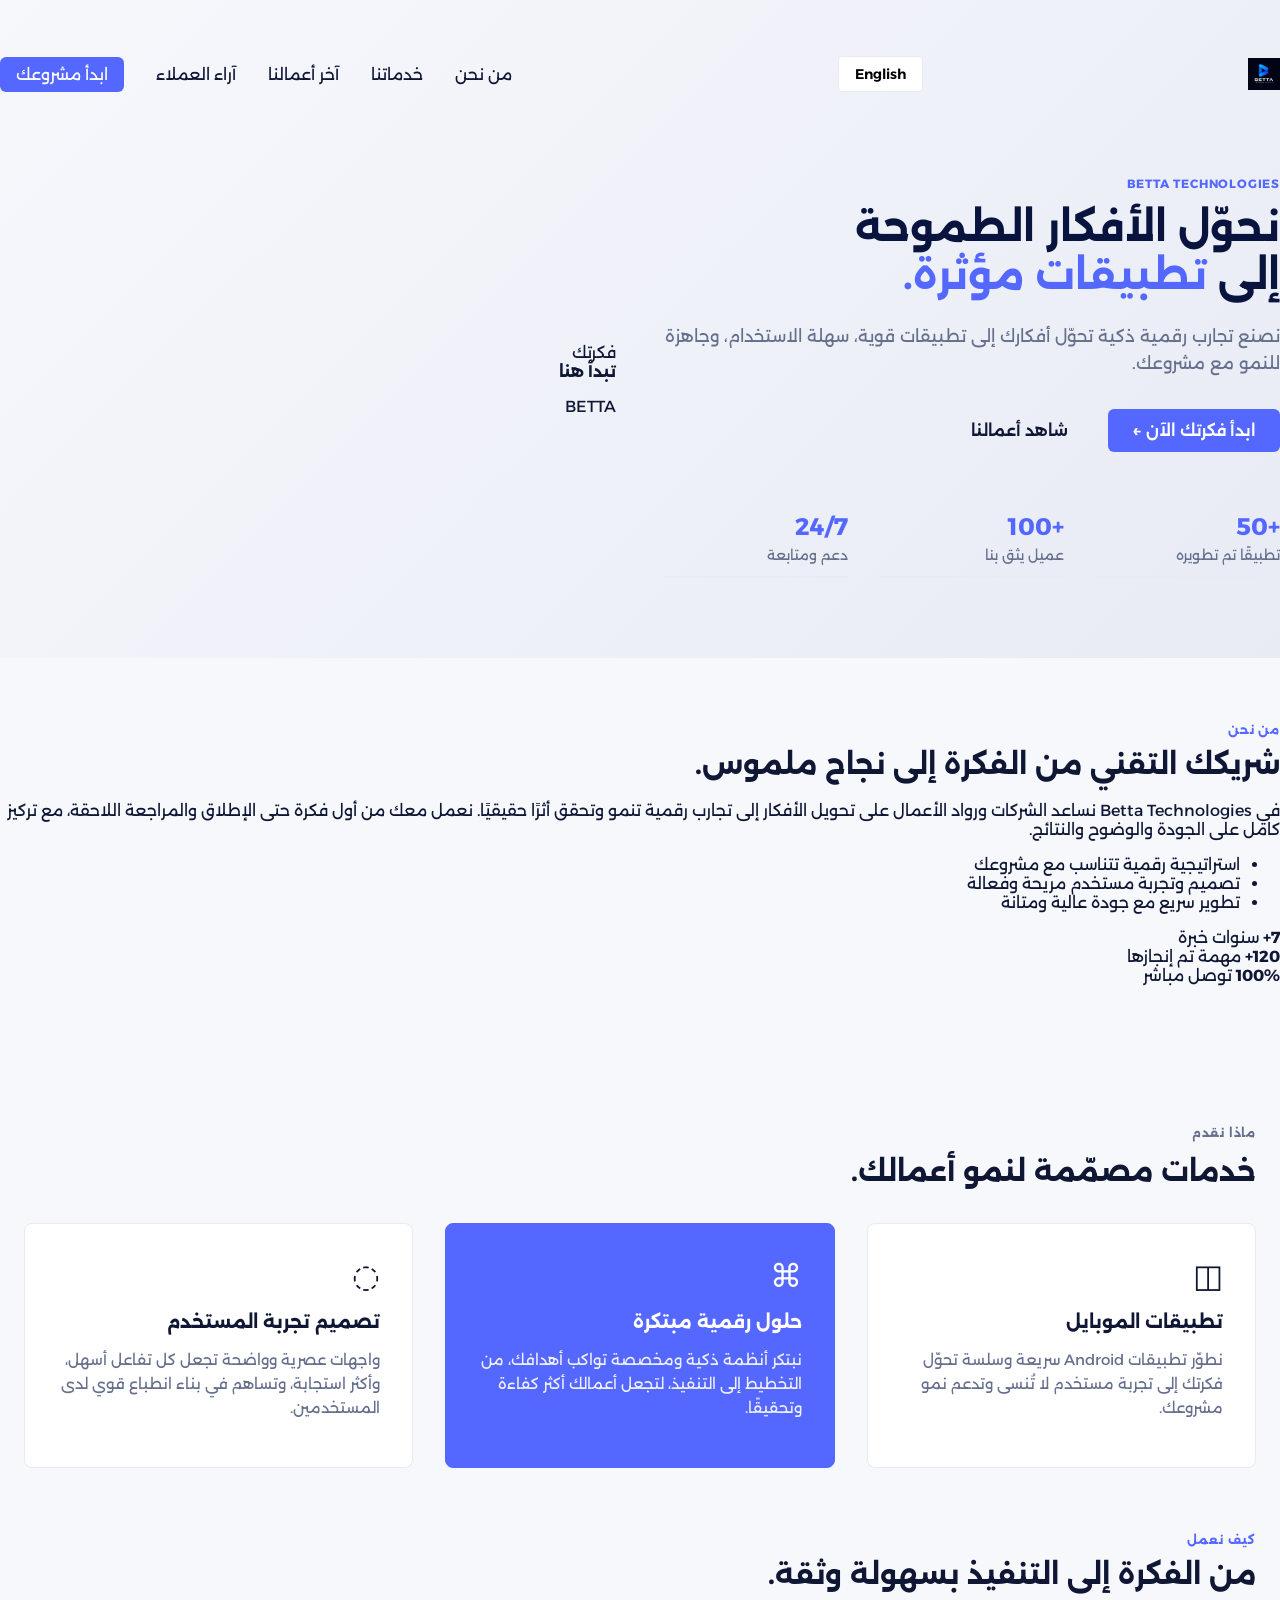
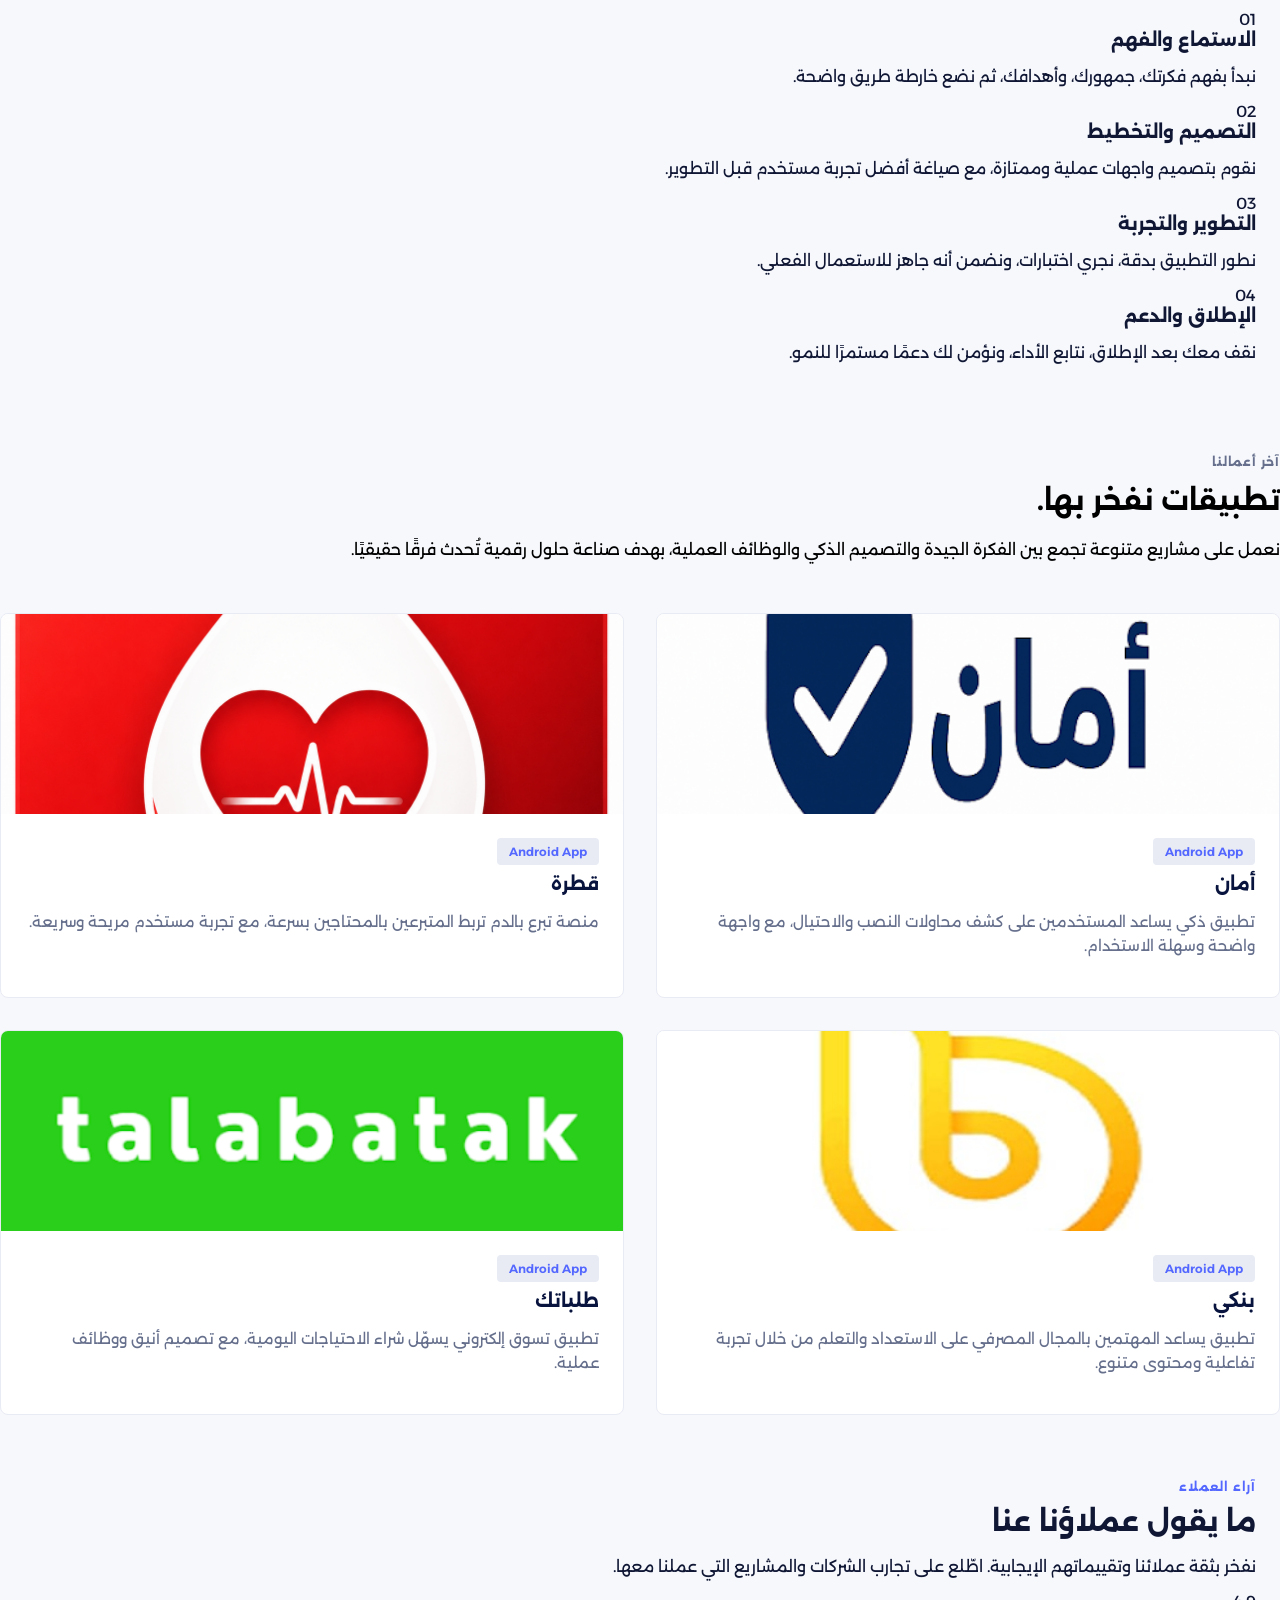
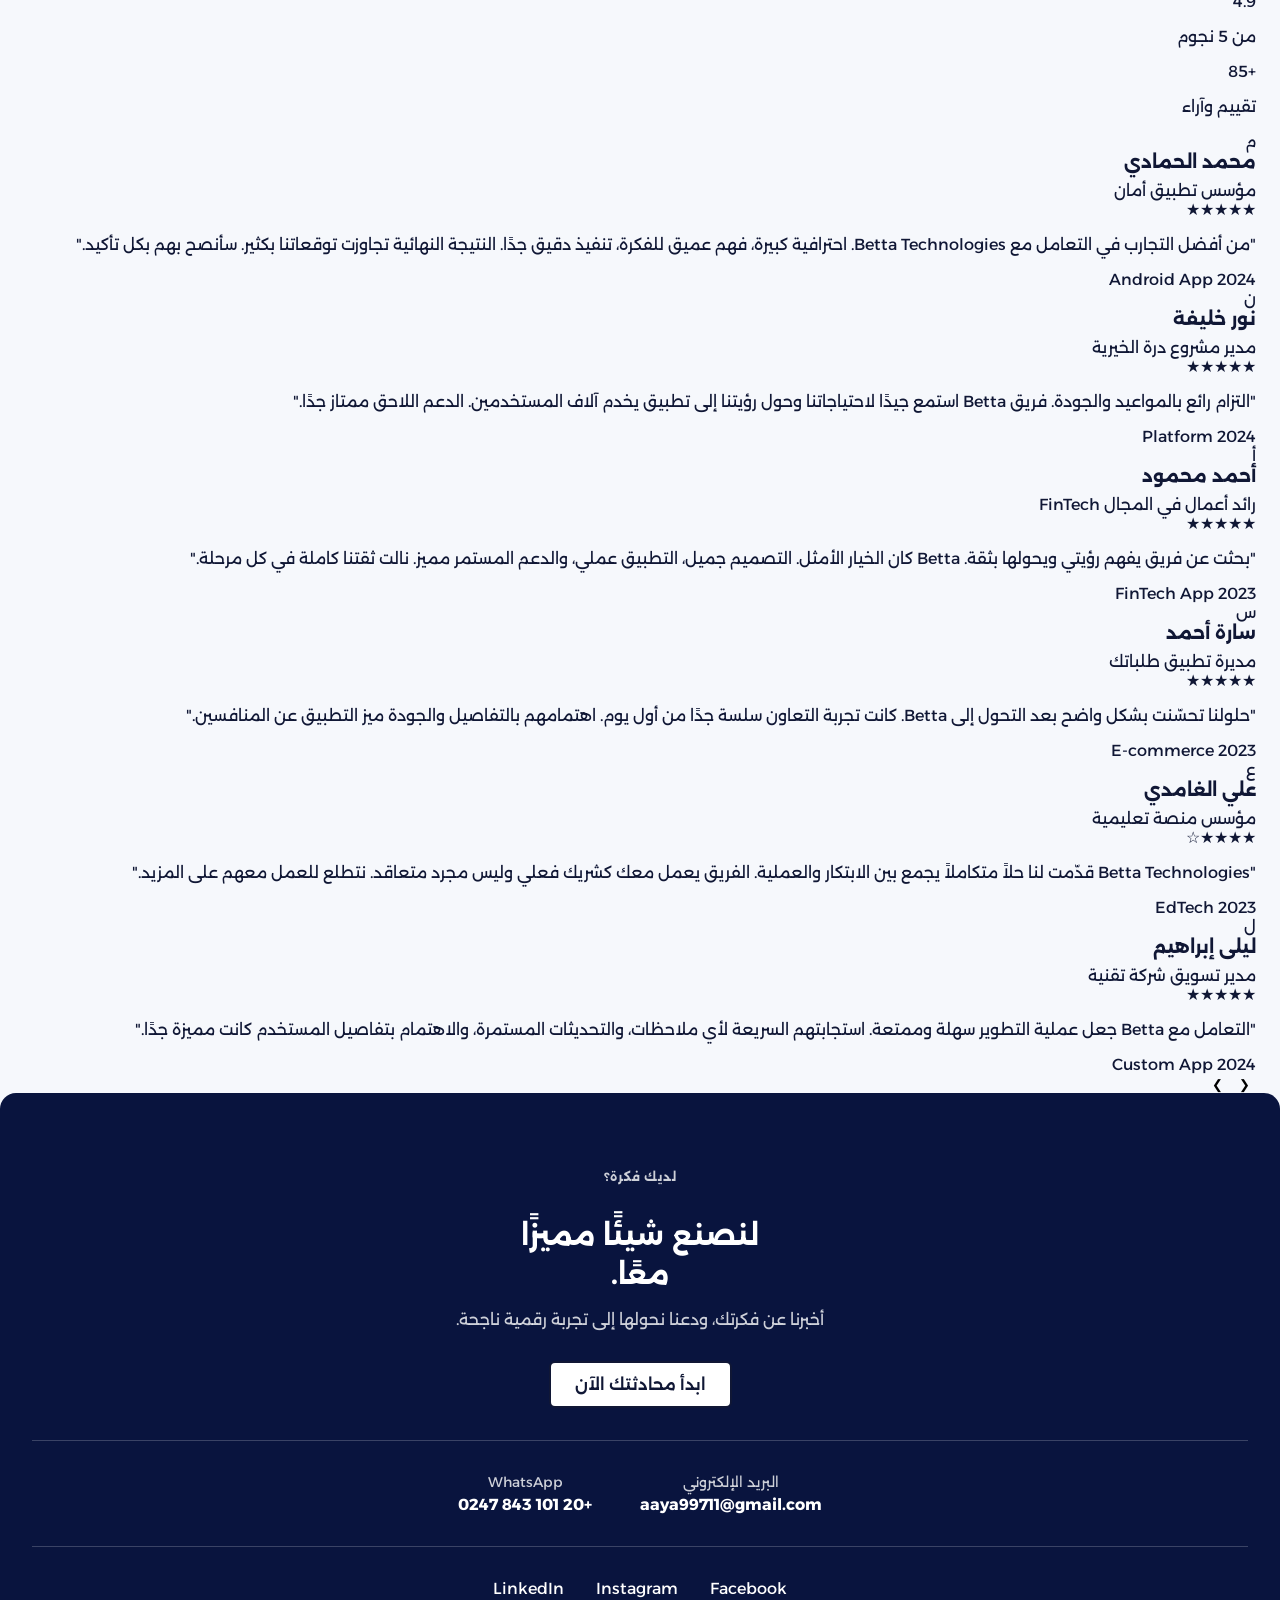
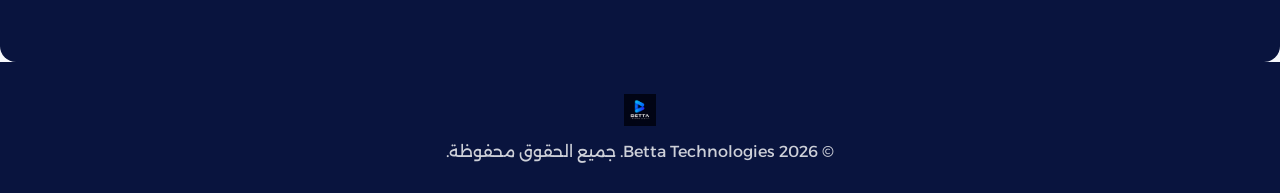
==== commit 12d5a6bc: "Add comprehensive client reviews section with interactive features and ratings" ====
--- a/index.html
+++ b/index.html
@@ -1,110 +1,402 @@
 <!doctype html>
 <html lang="ar" dir="rtl">
-<head>
-  <meta charset="UTF-8" />
-  <meta name="viewport" content="width=device-width, initial-scale=1.0" />
-  <meta name="description" content="Betta Technologies - نصنع تطبيقات موبايل وحلولًا برمجية تنمو مع مشروعك." />
-  <title>Betta Technologies | حلول برمجية تصنع الفرق</title>
-  <link rel="preconnect" href="https://fonts.googleapis.com" />
-  <link rel="preconnect" href="https://fonts.gstatic.com" crossorigin />
-  <link href="https://fonts.googleapis.com/css2?family=Alexandria:wght@400;500;600;700;800&display=swap" rel="stylesheet" />
-  <link rel="stylesheet" href="style.css" />
-</head>
-<body>
-  <header class="hero" id="home">
-    <nav class="nav container" aria-label="القائمة الرئيسية">
-      <a class="brand logo-brand" href="#home" aria-label="Betta Technologies - الرئيسية"><img src="images/betta-logo.png" alt="Betta Technologies" /></a>
-      <button class="language-button" type="button">English</button>
-      <button class="menu-button" aria-label="فتح القائمة" aria-expanded="false">☰</button>
-      <div class="nav-links">
-        <a href="#about">من نحن</a>
-        <a href="#services">خدماتنا</a>
-        <a href="#work">آخر أعمالنا</a>
-        <a class="nav-cta" href="#contact">ابدأ مشروعك</a>
+  <head>
+    <meta charset="UTF-8" />
+    <meta name="viewport" content="width=device-width, initial-scale=1.0" />
+    <meta name="description" content="Betta Technologies - نصنع تطبيقات موبايل وحلولًا برمجية تنمو مع مشروعك." />
+    <title>Betta Technologies | حلول برمجية تصنع الفرق</title>
+    <link rel="preconnect" href="https://fonts.googleapis.com" />
+    <link rel="preconnect" href="https://fonts.gstatic.com" crossorigin />
+    <link href="https://fonts.googleapis.com/css2?family=Alexandria:wght@400;500;600;700;800&display=swap" rel="stylesheet" />
+    <link rel="stylesheet" href="style.css" />
+  </head>
+  <body>
+    <header class="hero" id="home">
+      <nav class="nav container" aria-label="القائمة الرئيسية">
+        <a class="brand logo-brand" href="#home" aria-label="Betta Technologies - الرئيسية"><img src="images/betta-logo.png" alt="Betta Technologies" /></a>
+        <button class="language-button" type="button">English</button>
+        <button class="menu-button" aria-label="فتح القائمة" aria-expanded="false">☰</button>
+        <div class="nav-links">
+          <a href="#about">من نحن</a>
+          <a href="#services">خدماتنا</a>
+          <a href="#work">آخر أعمالنا</a>
+          <a href="#reviews">آراء العملاء</a>
+          <a class="nav-cta" href="#contact">ابدأ مشروعك</a>
+        </div>
+      </nav>
+
+      <div class="hero-content container">
+        <div class="hero-copy">
+          <p class="eyebrow">BETTA TECHNOLOGIES</p>
+          <h1>نحوّل الأفكار الطموحة<br />إلى <span>تطبيقات مؤثرة.</span></h1>
+          <p class="hero-text">نصنع تجارب رقمية ذكية تحوّل أفكارك إلى تطبيقات قوية، سهلة الاستخدام، وجاهزة للنمو مع مشروعك.</p>
+          <div class="hero-actions">
+            <a class="button primary" href="#contact">ابدأ فكرتك الآن <span>←</span></a>
+            <a class="button secondary" href="#work">شاهد أعمالنا</a>
+          </div>
+          <div class="numbers">
+            <div><b>+50</b><span>تطبيقًا تم تطويره</span></div>
+            <div><b>+100</b><span>عميل يثق بنا</span></div>
+            <div><b>24/7</b><span>دعم ومتابعة</span></div>
+          </div>
+        </div>
+
+        <div class="hero-visual" aria-hidden="true">
+          <div class="glow glow-one"></div>
+          <div class="glow glow-two"></div>
+          <div class="phone main-phone">
+            <div class="phone-screen screen-main">
+              <span class="screen-dot"></span>
+              <p>فكرتك<br /><b>تبدأ هنا</b></p>
+              <div class="screen-card"></div>
+            </div>
+          </div>
+          <div class="phone small-phone">
+            <div class="phone-screen screen-small">
+              <span>BETTA</span>
+              <div></div>
+              <div></div>
+              <div></div>
+            </div>
+          </div>
+        </div>
       </div>
-    </nav>
-
-    <div class="hero-content container">
-      <div class="hero-copy">
-        <p class="eyebrow">BETTA TECHNOLOGIES</p>
-        <h1>نحوّل الأفكار الطموحة<br />إلى <span>تطبيقات مؤثرة.</span></h1>
-        <p class="hero-text">نصنع تجارب رقمية ذكية تحوّل أفكارك إلى تطبيقات قوية، سهلة الاستخدام، وجاهزة للنمو مع مشروعك.</p>
-        <div class="hero-actions">
-          <a class="button primary" href="#contact">ابدأ فكرتك الآن <span>←</span></a>
-          <a class="button ghost" href="#work">شاهد أعمالنا</a>
-        </div>
-        <div class="numbers">
-          <div><b>+50</b><span>تطبيقًا تم تطويره</span></div>
-          <div><b>+100</b><span>عميل يثق بنا</span></div>
-          <div><b>24/7</b><span>دعم ومتابعة</span></div>
-        </div>
+    </header>
+
+    <main>
+      <section class="section about container" id="about">
+        <div class="section-label">من نحن</div>
+        <div class="about-grid">
+          <div>
+            <h2>شريكك التقني من الفكرة إلى نجاح ملموس.</h2>
+            <p>في Betta Technologies نساعد الشركات ورواد الأعمال على تحويل الأفكار إلى تجارب رقمية تنمو وتحقق أثرًا حقيقيًا. نعمل معك من أول فكرة حتى الإطلاق والمراجعة اللاحقة، مع تركيز كامل على الجودة والوضوح والنتائج.</p>
+            <ul class="check-list">
+              <li>استراتيجية رقمية تتناسب مع مشروعك</li>
+              <li>تصميم وتجربة مستخدم مريحة وفعالة</li>
+              <li>تطوير سريع مع جودة عالية ومتانة</li>
+            </ul>
+          </div>
+
+          <div class="about-panel">
+            <div class="mini-stat">
+              <strong>7+</strong>
+              <span>سنوات خبرة</span>
+            </div>
+            <div class="mini-stat">
+              <strong>120+</strong>
+              <span>مهمة تم إنجازها</span>
+            </div>
+            <div class="mini-stat accent">
+              <strong>100%</strong>
+              <span>توصل مباشر</span>
+            </div>
+          </div>
+        </div>
+      </section>
+
+      <section class="services-section" id="services">
+        <div class="container">
+          <p class="eyebrow dark">ماذا نقدم</p>
+          <h2>خدمات مصمّمة لنمو أعمالك.</h2>
+
+          <div class="services-grid">
+            <article class="service-card">
+              <span class="service-icon">◫</span>
+              <h3>تطبيقات الموبايل</h3>
+              <p>نطوّر تطبيقات Android سريعة وسلسة تحوّل فكرتك إلى تجربة مستخدم لا تُنسى وتدعم نمو مشروعك.</p>
+            </article>
+
+            <article class="service-card featured">
+              <span class="service-icon">⌘</span>
+              <h3>حلول رقمية مبتكرة</h3>
+              <p>نبتكر أنظمة ذكية ومخصصة تواكب أهدافك، من التخطيط إلى التنفيذ، لتجعل أعمالك أكثر كفاءة وتحقيقًا.</p>
+            </article>
+
+            <article class="service-card">
+              <span class="service-icon">◌</span>
+              <h3>تصميم تجربة المستخدم</h3>
+              <p>واجهات عصرية وواضحة تجعل كل تفاعل أسهل، وأكثر استجابة، وتساهم في بناء انطباع قوي لدى المستخدمين.</p>
+            </article>
+          </div>
+        </div>
+      </section>
+
+      <section class="process-section container" id="process">
+        <div class="section-label dark">كيف نعمل</div>
+        <h2>من الفكرة إلى التنفيذ بسهولة وثقة.</h2>
+
+        <div class="process-grid">
+          <article class="process-card">
+            <span>01</span>
+            <h3>الاستماع والفهم</h3>
+            <p>نبدأ بفهم فكرتك، جمهورك، وأهدافك، ثم نضع خارطة طريق واضحة.</p>
+          </article>
+
+          <article class="process-card">
+            <span>02</span>
+            <h3>التصميم والتخطيط</h3>
+            <p>نقوم بتصميم واجهات عملية وممتازة، مع صياغة أفضل تجربة مستخدم قبل التطوير.</p>
+          </article>
+
+          <article class="process-card">
+            <span>03</span>
+            <h3>التطوير والتجربة</h3>
+            <p>نطور التطبيق بدقة، نجري اختبارات، ونضمن أنه جاهز للاستعمال الفعلي.</p>
+          </article>
+
+          <article class="process-card">
+            <span>04</span>
+            <h3>الإطلاق والدعم</h3>
+            <p>نقف معك بعد الإطلاق، نتابع الأداء، ونؤمن لك دعمًا مستمرًا للنمو.</p>
+          </article>
+        </div>
+      </section>
+
+      <section class="section work container" id="work">
+        <div class="work-heading">
+          <div>
+            <p class="eyebrow dark work-eyebrow">آخر أعمالنا</p>
+            <h2 class="work-title">تطبيقات نفخر بها.</h2>
+          </div>
+          <p class="work-description">نعمل على مشاريع متنوعة تجمع بين الفكرة الجيدة والتصميم الذكي والوظائف العملية، بهدف صناعة حلول رقمية تُحدث فرقًا حقيقيًا.</p>
+        </div>
+
+        <div class="projects-grid">
+          <article class="project-card">
+            <div class="project-image aman-image"><img src="images/aman_logo.webp" alt="شعار تطبيق أمان" /></div>
+            <div class="project-body">
+              <div>
+                <span class="tag">Android App</span>
+                <h3>أمان</h3>
+              </div>
+              <p>تطبيق ذكي يساعد المستخدمين على كشف محاولات النصب والاحتيال، مع واجهة واضحة وسهلة الاستخدام.</p>
+            </div>
+          </article>
+
+          <article class="project-card">
+            <div class="project-image"><img src="images/logo.png" alt="لقطات من منصة قطرة للتبرع بالدم" /></div>
+            <div class="project-body">
+              <div>
+                <span class="tag">Android App</span>
+                <h3>قطرة</h3>
+              </div>
+              <p>منصة تبرع بالدم تربط المتبرعين بالمحتاجين بسرعة، مع تجربة مستخدم مريحة وسريعة.</p>
+            </div>
+          </article>
+
+          <article class="project-card">
+            <div class="project-image"><img src="images/bankerlogo1.jpg" alt="بنكي" /></div>
+            <div class="project-body">
+              <div>
+                <span class="tag">Android App</span>
+                <h3>بنكي</h3>
+              </div>
+              <p>تطبيق يساعد المهتمين بالمجال المصرفي على الاستعداد والتعلم من خلال تجربة تفاعلية ومحتوى متنوع.</p>
+            </div>
+          </article>
+
+          <article class="project-card">
+            <div class="project-image"><img src="images/talabataklogo.webp" alt="طلباتك" /></div>
+            <div class="project-body">
+              <div>
+                <span class="tag">Android App</span>
+                <h3>طلباتك</h3>
+              </div>
+              <p>تطبيق تسوق إلكتروني يسهّل شراء الاحتياجات اليومية، مع تصميم أنيق ووظائف عملية.</p>
+            </div>
+          </article>
+        </div>
+      </section>
+
+      <section class="reviews-section container" id="reviews">
+        <div class="reviews-header">
+          <div>
+            <div class="section-label dark">آراء العملاء</div>
+            <h2>ما يقول عملاؤنا عنا</h2>
+            <p>نفخر بثقة عملائنا وتقييماتهم الإيجابية. اطّلع على تجارب الشركات والمشاريع التي عملنا معها.</p>
+          </div>
+          <div class="reviews-stats">
+            <div class="stat-item">
+              <span class="rating">4.9</span>
+              <p>من 5 نجوم</p>
+            </div>
+            <div class="stat-item">
+              <span class="count">+85</span>
+              <p>تقييم وآراء</p>
+            </div>
+          </div>
+        </div>
+
+        <div class="reviews-carousel" id="reviewsCarousel">
+          <div class="reviews-track">
+            <!-- Review 1 -->
+            <article class="review-card">
+              <div class="review-header">
+                <div class="reviewer-info">
+                  <div class="reviewer-avatar">م</div>
+                  <div>
+                    <h3>محمد الحمادي</h3>
+                    <span>مؤسس تطبيق أمان</span>
+                  </div>
+                </div>
+                <div class="review-rating">
+                  <span class="stars">★★★★★</span>
+                </div>
+              </div>
+              <p class="review-text">"من أفضل التجارب في التعامل مع Betta Technologies. احترافية كبيرة، فهم عميق للفكرة، تنفيذ دقيق جدًا. النتيجة النهائية تجاوزت توقعاتنا بكثير. سأنصح بهم بكل تأكيد."</p>
+              <div class="review-meta">
+                <span class="project-tag">Android App</span>
+                <span class="date">2024</span>
+              </div>
+            </article>
+
+            <!-- Review 2 -->
+            <article class="review-card">
+              <div class="review-header">
+                <div class="reviewer-info">
+                  <div class="reviewer-avatar">ن</div>
+                  <div>
+                    <h3>نور خليفة</h3>
+                    <span>مدير مشروع درة الخيرية</span>
+                  </div>
+                </div>
+                <div class="review-rating">
+                  <span class="stars">★★★★★</span>
+                </div>
+              </div>
+              <p class="review-text">"التزام رائع بالمواعيد والجودة. فريق Betta استمع جيدًا لاحتياجاتنا وحول رؤيتنا إلى تطبيق يخدم آلاف المستخدمين. الدعم اللاحق ممتاز جدًا."</p>
+              <div class="review-meta">
+                <span class="project-tag">Platform</span>
+                <span class="date">2024</span>
+              </div>
+            </article>
+
+            <!-- Review 3 -->
+            <article class="review-card">
+              <div class="review-header">
+                <div class="reviewer-info">
+                  <div class="reviewer-avatar">أ</div>
+                  <div>
+                    <h3>أحمد محمود</h3>
+                    <span>رائد أعمال في المجال FinTech</span>
+                  </div>
+                </div>
+                <div class="review-rating">
+                  <span class="stars">★★★★★</span>
+                </div>
+              </div>
+              <p class="review-text">"بحثت عن فريق يفهم رؤيتي ويحولها بثقة. Betta كان الخيار الأمثل. التصميم جميل، التطبيق عملي، والدعم المستمر مميز. نالت ثقتنا كاملة في كل مرحلة."</p>
+              <div class="review-meta">
+                <span class="project-tag">FinTech App</span>
+                <span class="date">2023</span>
+              </div>
+            </article>
+
+            <!-- Review 4 -->
+            <article class="review-card">
+              <div class="review-header">
+                <div class="reviewer-info">
+                  <div class="reviewer-avatar">س</div>
+                  <div>
+                    <h3>سارة أحمد</h3>
+                    <span>مديرة تطبيق طلباتك</span>
+                  </div>
+                </div>
+                <div class="review-rating">
+                  <span class="stars">★★★★★</span>
+                </div>
+              </div>
+              <p class="review-text">"حلولنا تحسّنت بشكل واضح بعد التحول إلى Betta. كانت تجربة التعاون سلسة جدًا من أول يوم. اهتمامهم بالتفاصيل والجودة ميز التطبيق عن المنافسين."</p>
+              <div class="review-meta">
+                <span class="project-tag">E-commerce</span>
+                <span class="date">2023</span>
+              </div>
+            </article>
+
+            <!-- Review 5 -->
+            <article class="review-card">
+              <div class="review-header">
+                <div class="reviewer-info">
+                  <div class="reviewer-avatar">ع</div>
+                  <div>
+                    <h3>علي الغامدي</h3>
+                    <span>مؤسس منصة تعليمية</span>
+                  </div>
+                </div>
+                <div class="review-rating">
+                  <span class="stars">★★★★☆</span>
+                </div>
+              </div>
+              <p class="review-text">"Betta Technologies قدّمت لنا حلاً متكاملاً يجمع بين الابتكار والعملية. الفريق يعمل معك كشريك فعلي وليس مجرد متعاقد. نتطلع للعمل معهم على المزيد."</p>
+              <div class="review-meta">
+                <span class="project-tag">EdTech</span>
+                <span class="date">2023</span>
+              </div>
+            </article>
+
+            <!-- Review 6 -->
+            <article class="review-card">
+              <div class="review-header">
+                <div class="reviewer-info">
+                  <div class="reviewer-avatar">ل</div>
+                  <div>
+                    <h3>ليلى إبراهيم</h3>
+                    <span>مدير تسويق شركة تقنية</span>
+                  </div>
+                </div>
+                <div class="review-rating">
+                  <span class="stars">★★★★★</span>
+                </div>
+              </div>
+              <p class="review-text">"التعامل مع Betta جعل عملية التطوير سهلة وممتعة. استجابتهم السريعة لأي ملاحظات، والتحديثات المستمرة، والاهتمام بتفاصيل المستخدم كانت مميزة جدًا."</p>
+              <div class="review-meta">
+                <span class="project-tag">Custom App</span>
+                <span class="date">2024</span>
+              </div>
+            </article>
+          </div>
+
+          <!-- Navigation -->
+          <button class="carousel-button prev" aria-label="السابق">❮</button>
+          <button class="carousel-button next" aria-label="التالي">❯</button>
+        </div>
+
+        <!-- Pagination Dots -->
+        <div class="carousel-dots" id="carouselDots"></div>
+      </section>
+
+      <section class="cta container" id="contact">
+        <p class="eyebrow">لديك فكرة؟</p>
+        <h2>لنصنع شيئًا مميزًا<br />معًا.</h2>
+        <p>أخبرنا عن فكرتك، ودعنا نحولها إلى تجربة رقمية ناجحة.</p>
+        <a class="button light" href="https://wa.me/201018430247?text=%D8%A3%D8%B1%D9%8A%D8%AF%20%D9%85%D9%84%D8%AA%D9%88%D8%A7%D8%B5%D9%84%20%D8%A8%D8%AE%D8%B5%D9%88%D8%B5%20%D8%A8%D9%80%D8%AD%D9%88%D9%84%20%D9%85%D9%84%D9%85%D8%B1%D9%83%D8%A9%20%D8%A7%D9%84%D9%86%D8%A7%D8%B1%D8%8A%D8%A9%20%D9%84%D8%B5%D9%84%D9%8A%D8%AD%D9%8A%D8%A9%20%D9%84%D8%AC%D8%AF%D9%8A%D8%AF%D8%A9%20%D9%84%D9%85%D8%B1%D8%A7%D8%AF%D9%8A%D8%A9%20%D9%84%D8%AF%20%D9%86%D9%85%D8%B1%20%D9%81%D9%8A%20%D8%A8%D9%8A%D9%86%D8%AA%20%D8%A7%D9%84%D8%AF%D9%83%D9%83%D9%84%20%D8%A8%D9%8A%D8%A7%D9%87%D8%A7%20%D8%A7%D9%84%D9%82%D9%82%D9%8A%D9%81%D9%8A%D8%A9" target="_blank" rel="noopener">ابدأ محادثتك الآن</a>
+
+        <div class="contact-details">
+          <a href="mailto:aaya99711@gmail.com">
+            <span>البريد الإلكتروني</span>
+            <b>aaya99711@gmail.com</b>
+          </a>
+          <a href="https://wa.me/201018430247" target="_blank" rel="noopener">
+            <span>WhatsApp</span>
+            <b>+20 101 843 0247</b>
+          </a>
+        </div>
+
+        <div class="contact-social" aria-label="صفحات Betta Technologies على مواقع التواصل">
+          <a href="https://www.facebook.com/profile.php?id=61594827878153" target="_blank" rel="noopener">Facebook</a>
+          <a href="https://www.instagram.com/betta_technologies/" target="_blank" rel="noopener">Instagram</a>
+          <a href="https://www.linkedin.com/company/145262293" target="_blank" rel="noopener">LinkedIn</a>
+        </div>
+      </section>
+    </main>
+
+    <footer>
+      <div class="container footer-content">
+        <a class="brand logo-brand" href="#home"><img src="images/betta-logo.png" alt="Betta Technologies" /></a>
+        <p>© <span id="year"></span> Betta Technologies. جميع الحقوق محفوظة.</p>
       </div>
-      <div class="hero-visual" aria-hidden="true">
-        <div class="glow glow-one"></div><div class="glow glow-two"></div>
-        <div class="phone main-phone"><div class="phone-screen screen-main"><span class="screen-dot"></span><p>فكرتك<br /><b>تبدأ هنا</b></p><div class="screen-card"></div></div></div>
-        <div class="phone small-phone"><div class="phone-screen screen-small"><span>BETTA</span><div></div><div></div><div></div></div></div>
-      </div>
-    </div>
-  </header>
-
-  <main>
-    <section class="section about container" id="about">
-      <div class="section-label">من نحن</div>
-      <div><h2>شريكك التقني من الفكرة<br />إلى نجاح ملموس.</h2></div>
-      <div class="about-copy"><p>في Betta Technologies نبتكر حلولًا رقمية تساعد المشاريع على النمو. من أول فكرة وحتى الإطلاق، ندمج الإبداع بالتقنية لصنع حلول حقيقية تستمر معك.</p></div>
-    </section>
-
-    <section class="services-section" id="services">
-      <div class="container"><p class="eyebrow dark">ماذا نقدم</p><h2>خدمات مصمّمة لنمو أعمالك.</h2>
-        <div class="services-grid">
-          <article class="service-card"><span class="service-icon">◫</span><h3>تطبيقات الموبايل</h3><p>نطوّر تطبيقات Android سريعة وسلسة تحوّل فكرتك إلى واقع مستخدم يومي.</p></article>
-          <article class="service-card featured"><span class="service-icon">⌘</span><h3>حلول رقمية مبتكرة</h3><p>نبتكر أنظمة ذكية ومخصصة تواكب أهدافك وتنمو مع أعمالك.</p></article>
-          <article class="service-card"><span class="service-icon">◌</span><h3>تصميم تجربة المستخدم</h3><p>واجهات عصرية وواضحة تجعل كل تفاعل أسهل وأسرع وأكثر متعة.</p></article>
-        </div>
-      </div>
-    </section>
-
-    <section class="section work container" id="work">
-      <div class="work-heading"><div><p class="eyebrow dark work-eyebrow">آخر أعمالنا</p><h2 class="work-title">تطبيقات نفخر بها.</h2></div><p class="work-description">نماذج من التطبيقات التي طوّرناها لتمنح المستخدمين قيمة حقيقية كل يوم.</p></div>
-      <div class="projects-grid">
-        <article class="project-card">
-          <div class="project-image aman-image"><img src="images/aman_logo.webp" alt="شعار تطبيق أمان" /></div>
-          <div class="project-body"><div><span class="tag">Android App</span><h3>أمان</h3><p>تطبيق ذكي يساعد المستخدمين على كشف محاولات النصب والاحتيال.</p></div></div>
-        </article>
-        <article class="project-card">
-          <div class="project-image"><img src="images/logo.png" alt="لقطات من منصة قطرة للتبرع بالدم" /></div>
-          <div class="project-body"><div><span class="tag">Android App</span><h3>قطرة</h3><p>منصة تبرع بالدم تربط المتبرعين بالمحتاجين بسرعة، مع بحث ذكي.</p></div></div>
-        </article>
-        <article class="project-card">
-         <div class="project-image"><img src="images/bankerlogo1.jpg" alt="بنكي" /></div>
-          <div class="project-body"><div><span class="tag">Android App</span><h3>بنكي</h3><p>تطبيق يساعد المهتمين بالمجال المصرفي على الاستعداد للعمل.</p></div></div>
-        </article>
-        <article class="project-card">
-         <div class="project-image"><img src="images/talabataklogo.webp" alt="طلباتك" /></div>
-          <div class="project-body"><div><span class="tag">Android App</span><h3>طلباتك</h3><p>تطبيق تسوق إلكتروني يجعل شراء احتياجاتك اليومية أسهل وأسرع.</p></div></div>
-        </article>
-      </div>
-    </section>
-
-    <!-- استبدلي البريد، رقم WhatsApp، وروابط صفحات التواصل بالقيم الحقيقية للشركة. -->
-    <section class="cta container" id="contact">
-      <p class="eyebrow">لديك فكرة؟</p>
-      <h2>لنصنع شيئًا مميزًا<br />معًا.</h2>
-      <p>أخبرنا عن فكرتك، ودعنا نحولها إلى تجربة رقمية ناجحة.</p>
-      <a class="button light" href="https://wa.me/201018430247?text=%D9%85%D8%B1%D8%AD%D8%A8%D9%8B%D8%A7%D8%8C%20%D8%A3%D8%B1%D8%BA%D8%A8%20%D9%81%D9%8A%20%D8%A7%D9%84%D8%AA%D9%88%D8%A7%D8%B5%D9%84%20%D8%A8%D9%83%D9%85%20%D8%A8%D8%AE%D8%B5%D9%88%D8%B5%20%D9%85%D8%B4%D8%B1%D9%88%D8%B9%D9%8A%20%D8%A7%D9%84%D8%AC%D8%AF%D9%8A%D8%AF">ابدأ فكرتك عبر WhatsApp</a>
-      <div class="contact-details">
-        <a href="mailto:aaya99711@gmail.com"><span>البريد الإلكتروني</span><b>aaya99711@gmail.com</b></a>
-        <a href="https://wa.me/201018430247" target="_blank" rel="noopener"><span>WhatsApp</span><b>+20 101 843 0247</b></a>
-      </div>
-      <div class="contact-social" aria-label="صفحات Betta Technologies على مواقع التواصل">
-        <a href="https://www.facebook.com/profile.php?id=61594827878153" target="_blank" rel="noopener">Facebook</a>
-        <a href="https://www.instagram.com/betta_technologies/" target="_blank" rel="noopener">Instagram</a>
-        <a href="https://www.linkedin.com/company/145262293" target="_blank" rel="noopener">LinkedIn</a>
-      </div>
-    </section>
-  </main>
-
-  <footer><div class="container footer-content"><a class="brand logo-brand" href="#home"><img src="images/betta-logo.png" alt="Betta Technologies" /></a><p>© <span id="year"></span> Betta Technologies. جميع الحقوق محفوظة.</p></div></footer>
-  <script src="script.js"></script>
-</body>
+    </footer>
+
+    <script src="script.js"></script>
+  </body>
 </html>
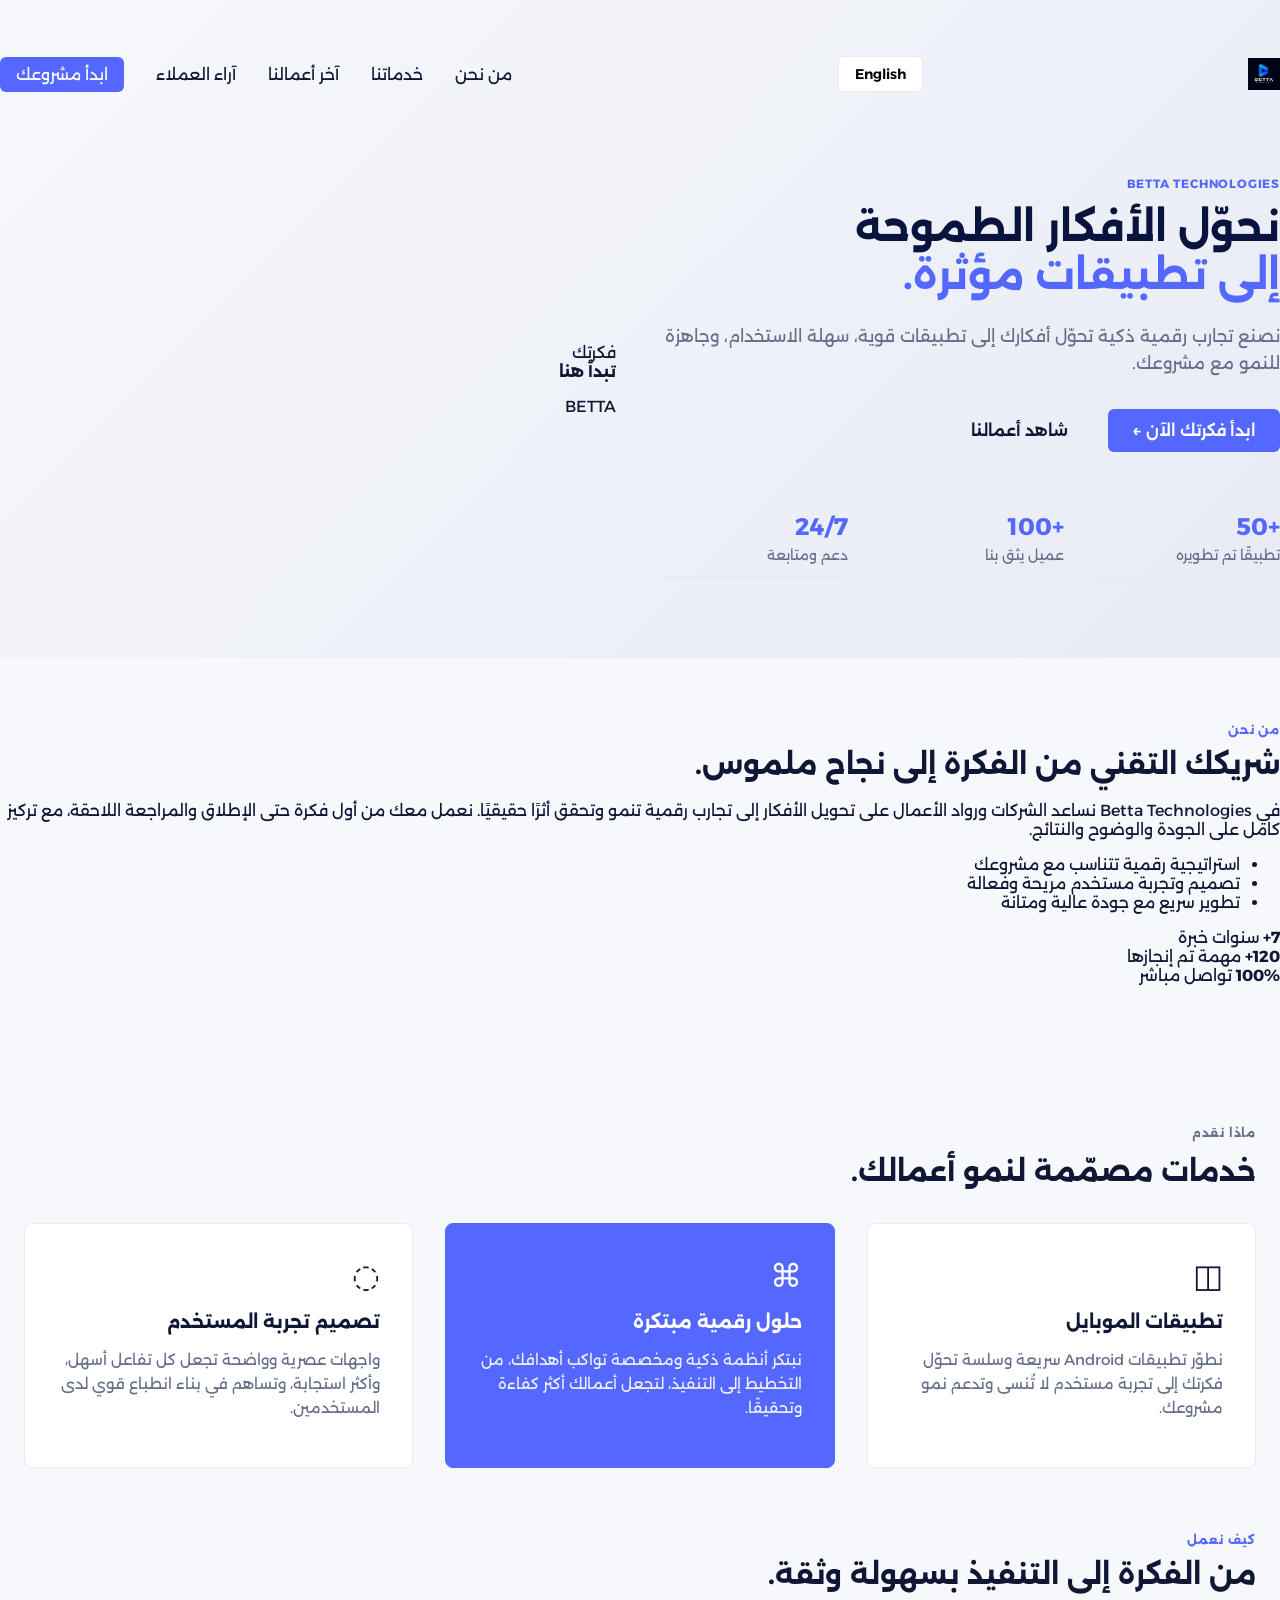
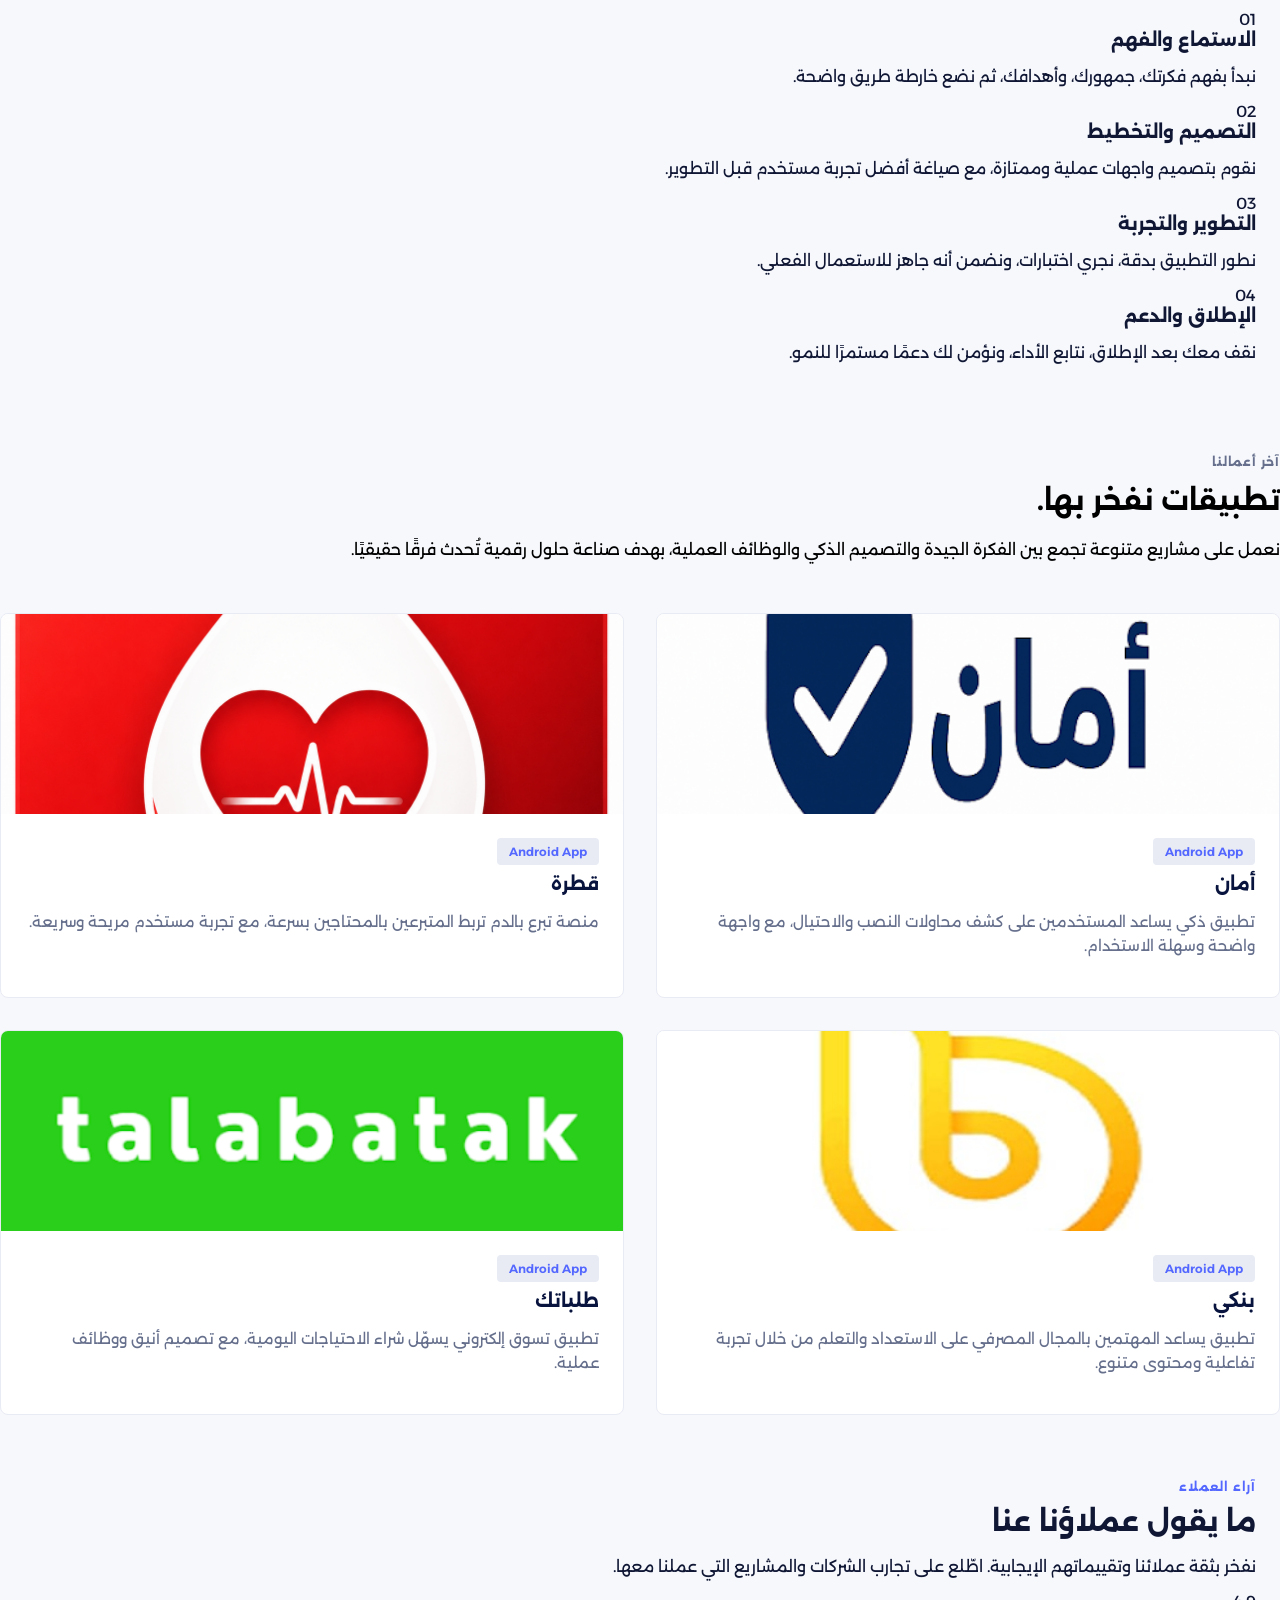
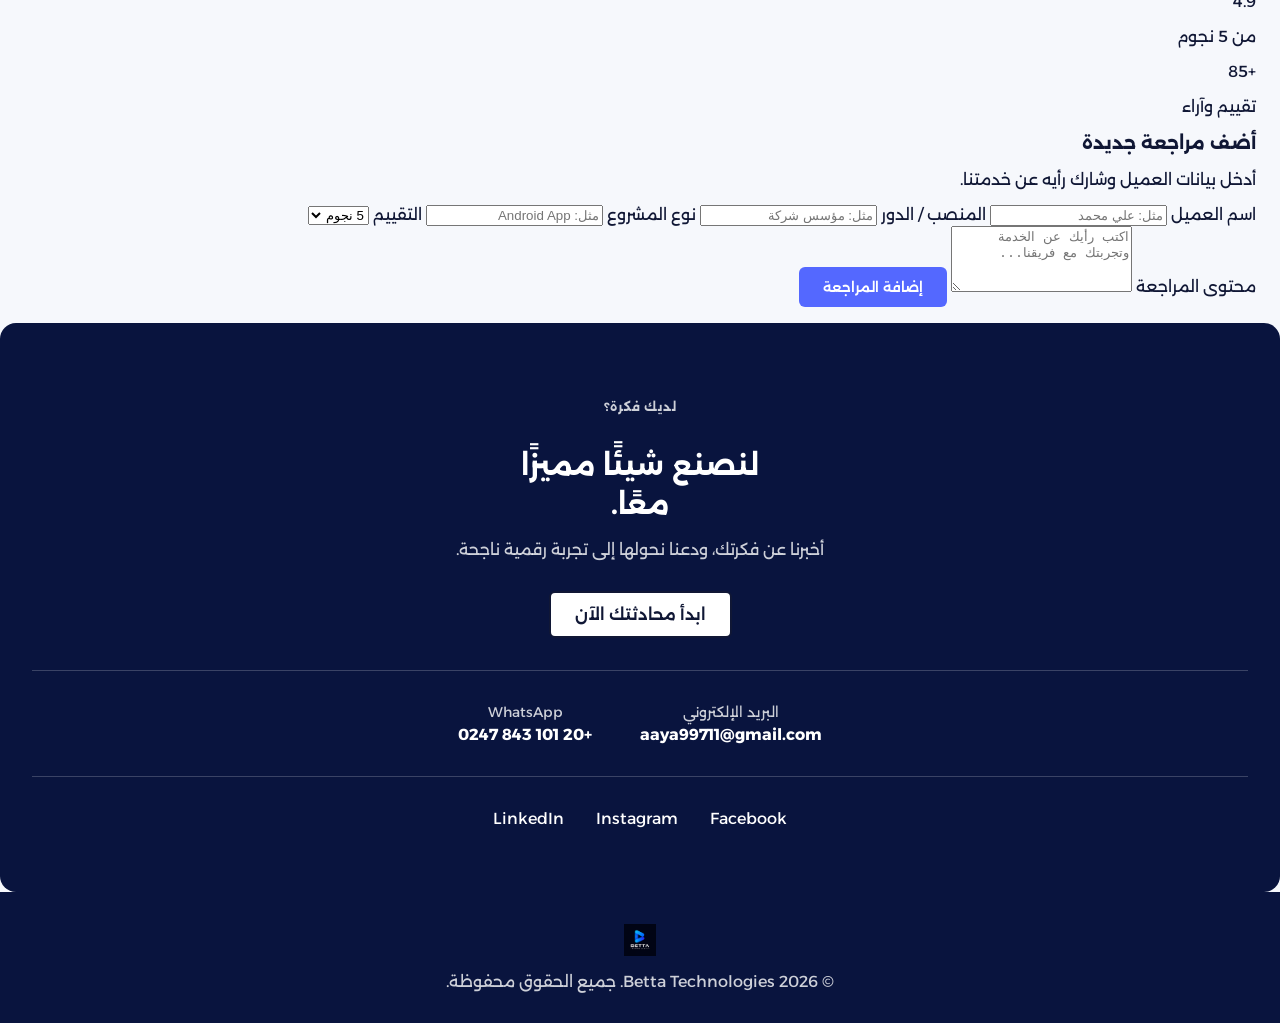
==== commit eaf95138: "Add a client review form and make review cards dynamic so new clients can submit testimonials." ====
--- a/index.html
+++ b/index.html
@@ -13,9 +13,11 @@
   <body>
     <header class="hero" id="home">
       <nav class="nav container" aria-label="القائمة الرئيسية">
-        <a class="brand logo-brand" href="#home" aria-label="Betta Technologies - الرئيسية"><img src="images/betta-logo.png" alt="Betta Technologies" /></a>
+        <a class="brand logo-brand" href="#home" aria-label="Betta Technologies - الرئيسية">
+          <img src="images/betta-logo.png" alt="Betta Technologies" />
+        </a>
         <button class="language-button" type="button">English</button>
-        <button class="menu-button" aria-label="فتح القائمة" aria-expanded="false">☰</button>
+        <button class="menu-button" type="button" aria-label="فتح القائمة" aria-expanded="false">☰</button>
         <div class="nav-links">
           <a href="#about">من نحن</a>
           <a href="#services">خدماتنا</a>
@@ -28,7 +30,7 @@
       <div class="hero-content container">
         <div class="hero-copy">
           <p class="eyebrow">BETTA TECHNOLOGIES</p>
-          <h1>نحوّل الأفكار الطموحة<br />إلى <span>تطبيقات مؤثرة.</span></h1>
+          <h1>نحوّل الأفكار الطموحة<br /><span>إلى تطبيقات مؤثرة.</span></h1>
           <p class="hero-text">نصنع تجارب رقمية ذكية تحوّل أفكارك إلى تطبيقات قوية، سهلة الاستخدام، وجاهزة للنمو مع مشروعك.</p>
           <div class="hero-actions">
             <a class="button primary" href="#contact">ابدأ فكرتك الآن <span>←</span></a>
@@ -88,7 +90,7 @@
             </div>
             <div class="mini-stat accent">
               <strong>100%</strong>
-              <span>توصل مباشر</span>
+              <span>تواصل مباشر</span>
             </div>
           </div>
         </div>
@@ -227,149 +229,57 @@
           </div>
         </div>
 
-        <div class="reviews-carousel" id="reviewsCarousel">
-          <div class="reviews-track">
-            <!-- Review 1 -->
-            <article class="review-card">
-              <div class="review-header">
-                <div class="reviewer-info">
-                  <div class="reviewer-avatar">م</div>
-                  <div>
-                    <h3>محمد الحمادي</h3>
-                    <span>مؤسس تطبيق أمان</span>
-                  </div>
-                </div>
-                <div class="review-rating">
-                  <span class="stars">★★★★★</span>
-                </div>
-              </div>
-              <p class="review-text">"من أفضل التجارب في التعامل مع Betta Technologies. احترافية كبيرة، فهم عميق للفكرة، تنفيذ دقيق جدًا. النتيجة النهائية تجاوزت توقعاتنا بكثير. سأنصح بهم بكل تأكيد."</p>
-              <div class="review-meta">
-                <span class="project-tag">Android App</span>
-                <span class="date">2024</span>
-              </div>
-            </article>
-
-            <!-- Review 2 -->
-            <article class="review-card">
-              <div class="review-header">
-                <div class="reviewer-info">
-                  <div class="reviewer-avatar">ن</div>
-                  <div>
-                    <h3>نور خليفة</h3>
-                    <span>مدير مشروع درة الخيرية</span>
-                  </div>
-                </div>
-                <div class="review-rating">
-                  <span class="stars">★★★★★</span>
-                </div>
-              </div>
-              <p class="review-text">"التزام رائع بالمواعيد والجودة. فريق Betta استمع جيدًا لاحتياجاتنا وحول رؤيتنا إلى تطبيق يخدم آلاف المستخدمين. الدعم اللاحق ممتاز جدًا."</p>
-              <div class="review-meta">
-                <span class="project-tag">Platform</span>
-                <span class="date">2024</span>
-              </div>
-            </article>
-
-            <!-- Review 3 -->
-            <article class="review-card">
-              <div class="review-header">
-                <div class="reviewer-info">
-                  <div class="reviewer-avatar">أ</div>
-                  <div>
-                    <h3>أحمد محمود</h3>
-                    <span>رائد أعمال في المجال FinTech</span>
-                  </div>
-                </div>
-                <div class="review-rating">
-                  <span class="stars">★★★★★</span>
-                </div>
-              </div>
-              <p class="review-text">"بحثت عن فريق يفهم رؤيتي ويحولها بثقة. Betta كان الخيار الأمثل. التصميم جميل، التطبيق عملي، والدعم المستمر مميز. نالت ثقتنا كاملة في كل مرحلة."</p>
-              <div class="review-meta">
-                <span class="project-tag">FinTech App</span>
-                <span class="date">2023</span>
-              </div>
-            </article>
-
-            <!-- Review 4 -->
-            <article class="review-card">
-              <div class="review-header">
-                <div class="reviewer-info">
-                  <div class="reviewer-avatar">س</div>
-                  <div>
-                    <h3>سارة أحمد</h3>
-                    <span>مديرة تطبيق طلباتك</span>
-                  </div>
-                </div>
-                <div class="review-rating">
-                  <span class="stars">★★★★★</span>
-                </div>
-              </div>
-              <p class="review-text">"حلولنا تحسّنت بشكل واضح بعد التحول إلى Betta. كانت تجربة التعاون سلسة جدًا من أول يوم. اهتمامهم بالتفاصيل والجودة ميز التطبيق عن المنافسين."</p>
-              <div class="review-meta">
-                <span class="project-tag">E-commerce</span>
-                <span class="date">2023</span>
-              </div>
-            </article>
-
-            <!-- Review 5 -->
-            <article class="review-card">
-              <div class="review-header">
-                <div class="reviewer-info">
-                  <div class="reviewer-avatar">ع</div>
-                  <div>
-                    <h3>علي الغامدي</h3>
-                    <span>مؤسس منصة تعليمية</span>
-                  </div>
-                </div>
-                <div class="review-rating">
-                  <span class="stars">★★★★☆</span>
-                </div>
-              </div>
-              <p class="review-text">"Betta Technologies قدّمت لنا حلاً متكاملاً يجمع بين الابتكار والعملية. الفريق يعمل معك كشريك فعلي وليس مجرد متعاقد. نتطلع للعمل معهم على المزيد."</p>
-              <div class="review-meta">
-                <span class="project-tag">EdTech</span>
-                <span class="date">2023</span>
-              </div>
-            </article>
-
-            <!-- Review 6 -->
-            <article class="review-card">
-              <div class="review-header">
-                <div class="reviewer-info">
-                  <div class="reviewer-avatar">ل</div>
-                  <div>
-                    <h3>ليلى إبراهيم</h3>
-                    <span>مدير تسويق شركة تقنية</span>
-                  </div>
-                </div>
-                <div class="review-rating">
-                  <span class="stars">★★★★★</span>
-                </div>
-              </div>
-              <p class="review-text">"التعامل مع Betta جعل عملية التطوير سهلة وممتعة. استجابتهم السريعة لأي ملاحظات، والتحديثات المستمرة، والاهتمام بتفاصيل المستخدم كانت مميزة جدًا."</p>
-              <div class="review-meta">
-                <span class="project-tag">Custom App</span>
-                <span class="date">2024</span>
-              </div>
-            </article>
-          </div>
-
-          <!-- Navigation -->
-          <button class="carousel-button prev" aria-label="السابق">❮</button>
-          <button class="carousel-button next" aria-label="التالي">❯</button>
-        </div>
-
-        <!-- Pagination Dots -->
-        <div class="carousel-dots" id="carouselDots"></div>
+        <div class="reviews-grid" id="reviewsGrid"></div>
+
+        <form class="review-form" id="reviewForm">
+          <div class="form-header">
+            <h3>أضف مراجعة جديدة</h3>
+            <p>أدخل بيانات العميل وشارك رأيه عن خدمتنا.</p>
+          </div>
+
+          <div class="form-grid">
+            <label>
+              <span>اسم العميل</span>
+              <input type="text" name="name" placeholder="مثل: علي محمد" required />
+            </label>
+
+            <label>
+              <span>المنصب / الدور</span>
+              <input type="text" name="role" placeholder="مثل: مؤسس شركة" required />
+            </label>
+
+            <label>
+              <span>نوع المشروع</span>
+              <input type="text" name="project" placeholder="مثل: Android App" required />
+            </label>
+
+            <label>
+              <span>التقييم</span>
+              <select name="rating" required>
+                <option value="5">5 نجوم</option>
+                <option value="4">4 نجوم</option>
+                <option value="3">3 نجوم</option>
+                <option value="2">2 نجوم</option>
+                <option value="1">1 نجمة</option>
+              </select>
+            </label>
+          </div>
+
+          <label class="full-width">
+            <span>محتوى المراجعة</span>
+            <textarea name="text" rows="4" placeholder="اكتب رأيك عن الخدمة وتجربتك مع فريقنا..." required></textarea>
+          </label>
+
+          <button type="submit" class="button primary form-submit">إضافة المراجعة</button>
+          <p class="form-status" id="formStatus" aria-live="polite"></p>
+        </form>
       </section>
 
       <section class="cta container" id="contact">
         <p class="eyebrow">لديك فكرة؟</p>
         <h2>لنصنع شيئًا مميزًا<br />معًا.</h2>
         <p>أخبرنا عن فكرتك، ودعنا نحولها إلى تجربة رقمية ناجحة.</p>
-        <a class="button light" href="https://wa.me/201018430247?text=%D8%A3%D8%B1%D9%8A%D8%AF%20%D9%85%D9%84%D8%AA%D9%88%D8%A7%D8%B5%D9%84%20%D8%A8%D8%AE%D8%B5%D9%88%D8%B5%20%D8%A8%D9%80%D8%AD%D9%88%D9%84%20%D9%85%D9%84%D9%85%D8%B1%D9%83%D8%A9%20%D8%A7%D9%84%D9%86%D8%A7%D8%B1%D8%8A%D8%A9%20%D9%84%D8%B5%D9%84%D9%8A%D8%AD%D9%8A%D8%A9%20%D9%84%D8%AC%D8%AF%D9%8A%D8%AF%D8%A9%20%D9%84%D9%85%D8%B1%D8%A7%D8%AF%D9%8A%D8%A9%20%D9%84%D8%AF%20%D9%86%D9%85%D8%B1%20%D9%81%D9%8A%20%D8%A8%D9%8A%D9%86%D8%AA%20%D8%A7%D9%84%D8%AF%D9%83%D9%83%D9%84%20%D8%A8%D9%8A%D8%A7%D9%87%D8%A7%20%D8%A7%D9%84%D9%82%D9%82%D9%8A%D9%81%D9%8A%D8%A9" target="_blank" rel="noopener">ابدأ محادثتك الآن</a>
+        <a class="button light" href="https://wa.me/201018430247?text=%D8%A3%D8%B1%D9%8A%D8%AF%20%D9%85%D9%84%D8%AA%D9%88%D8%A7%D8%B5%D9%84%20%D8%A8%D8%AE%D8%B5%D9%88%D8%B5%20%D8%A8%D9%80%D8%AD%D9%88%D9%84%20%D9%85%D9%84%D9%85%D8%B1%D9%83%D8%A9%20%D8%A7%D9%84%D9%86%D8%A7%D8%B1%D8%8A%D8%A9%20%D9%84%D8%B5%D9%84%D9%8A%D8%AD%D9%8A%D9%87%D8%A9%20%D9%84%D8%AC%D8%AF%D9%8A%D8%8A%D8%A9%20%D9%84%D9%85%D8%B1%D8%A7%D8%8A%D8%A9%20%D9%84%D9%81%D9%8A%20%D8%A8%D9%8A%D9%86%D8%AA%20%D8%A7%D9%84%D9%81%D9%83%D9%83%D9%84%20%D8%A8%D9%8A%D8%A7%D9%87%D8%A7%20%D8%A7%D9%84%D9%82%D8%A7%D9%84%D9%8A%D8%A9" target="_blank" rel="noopener">ابدأ محادثتك الآن</a>
 
         <div class="contact-details">
           <a href="mailto:aaya99711@gmail.com">
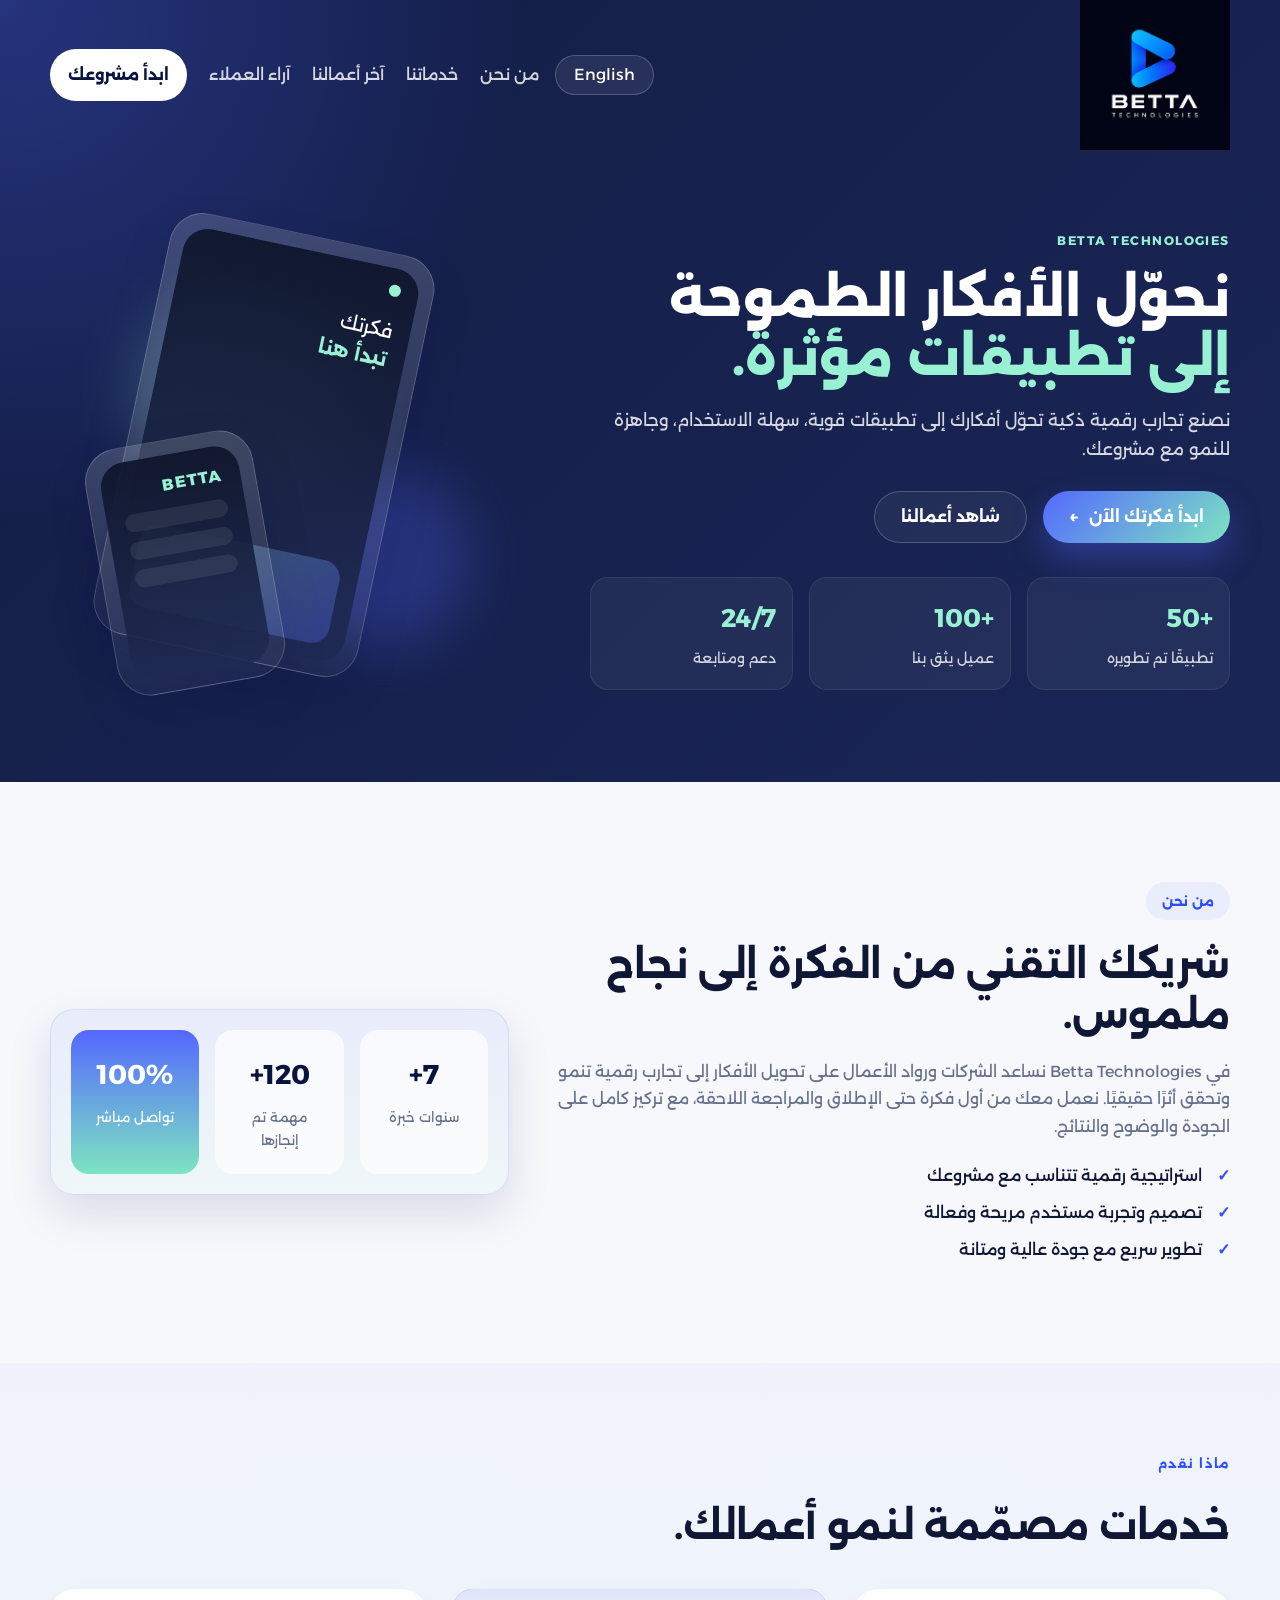
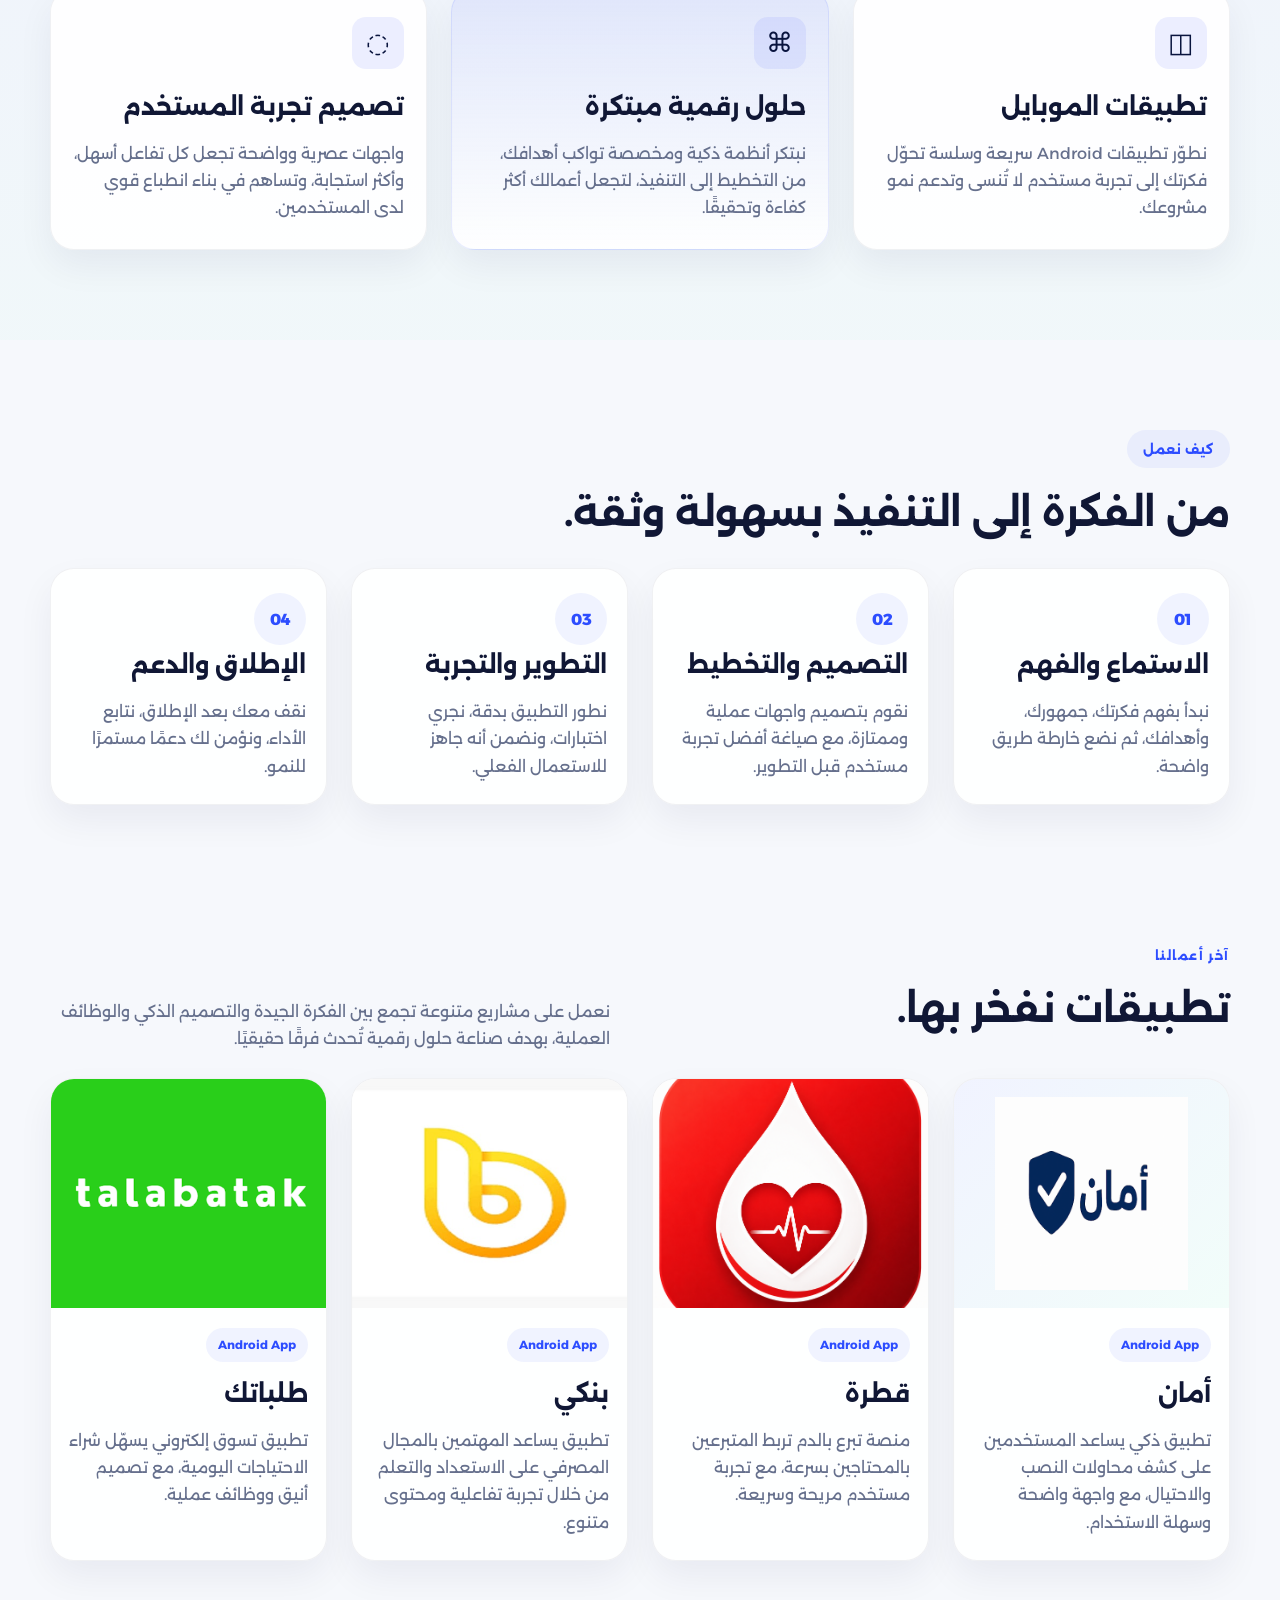
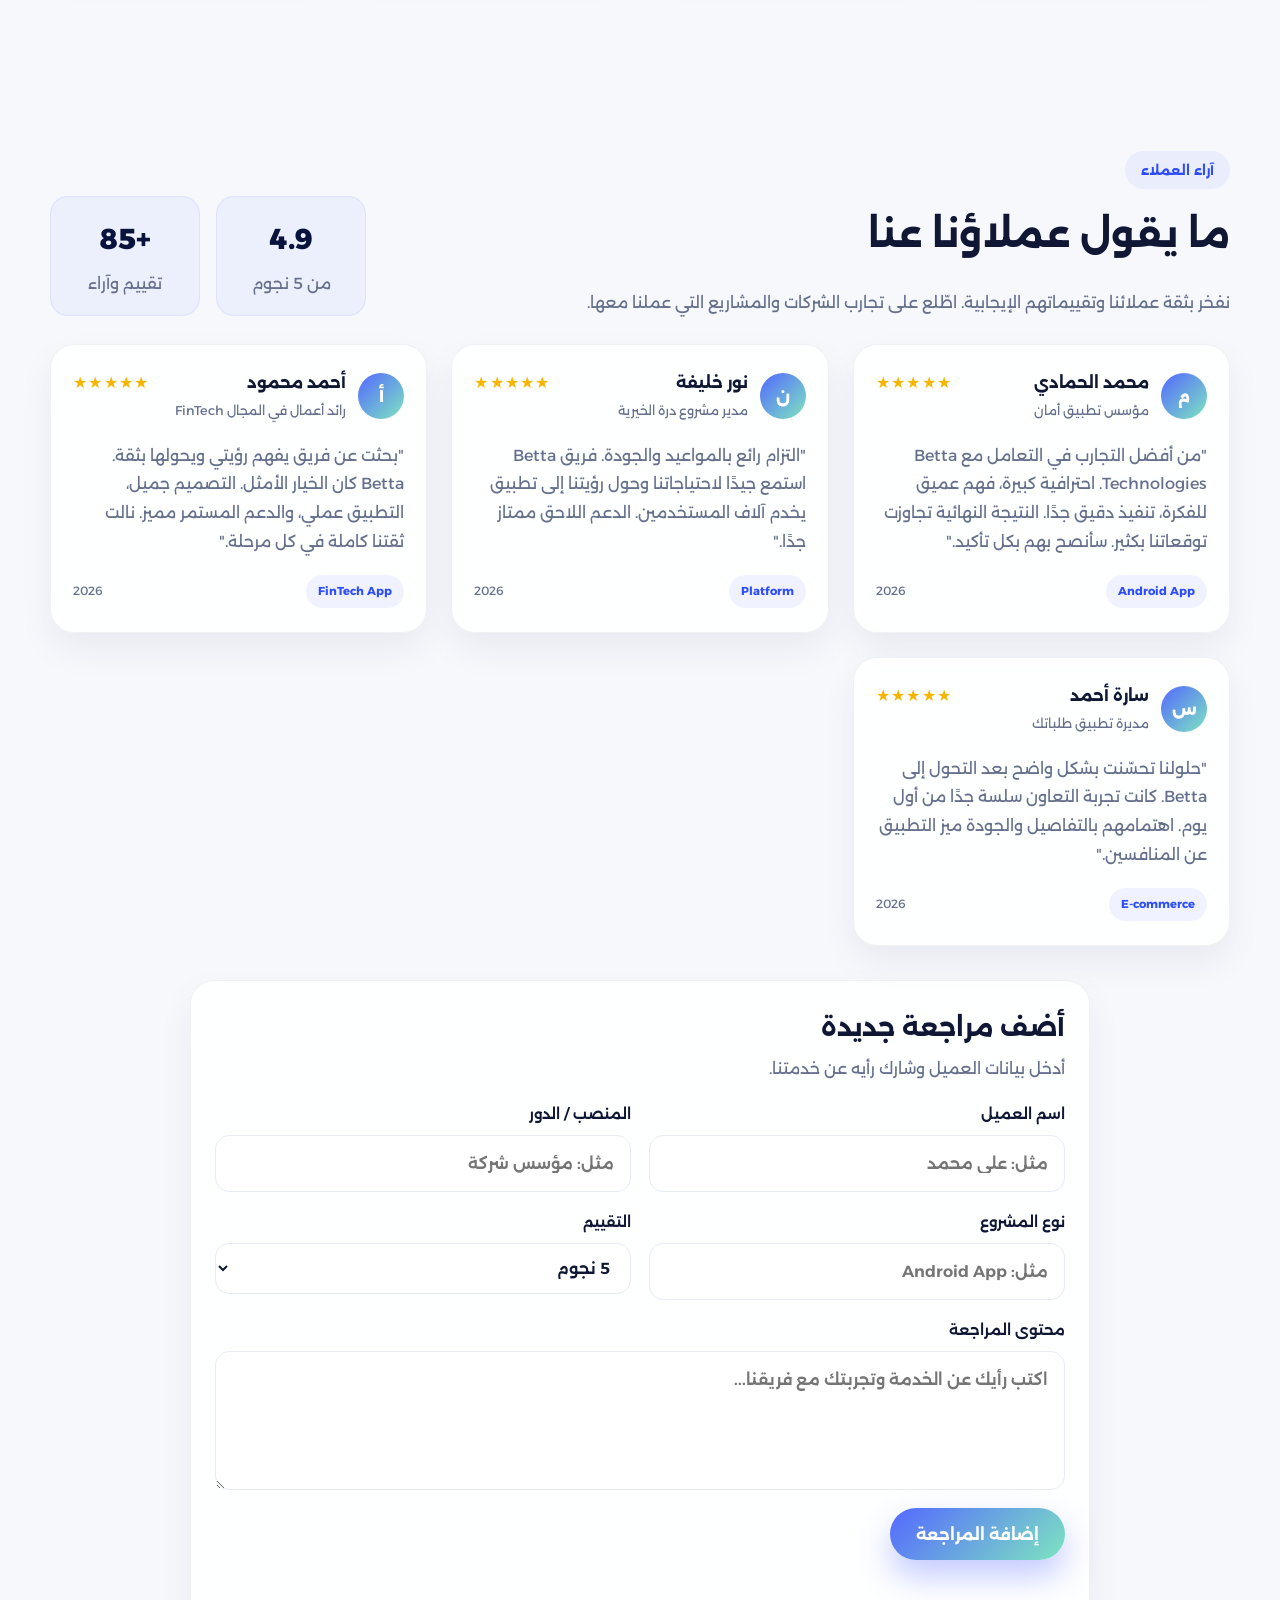
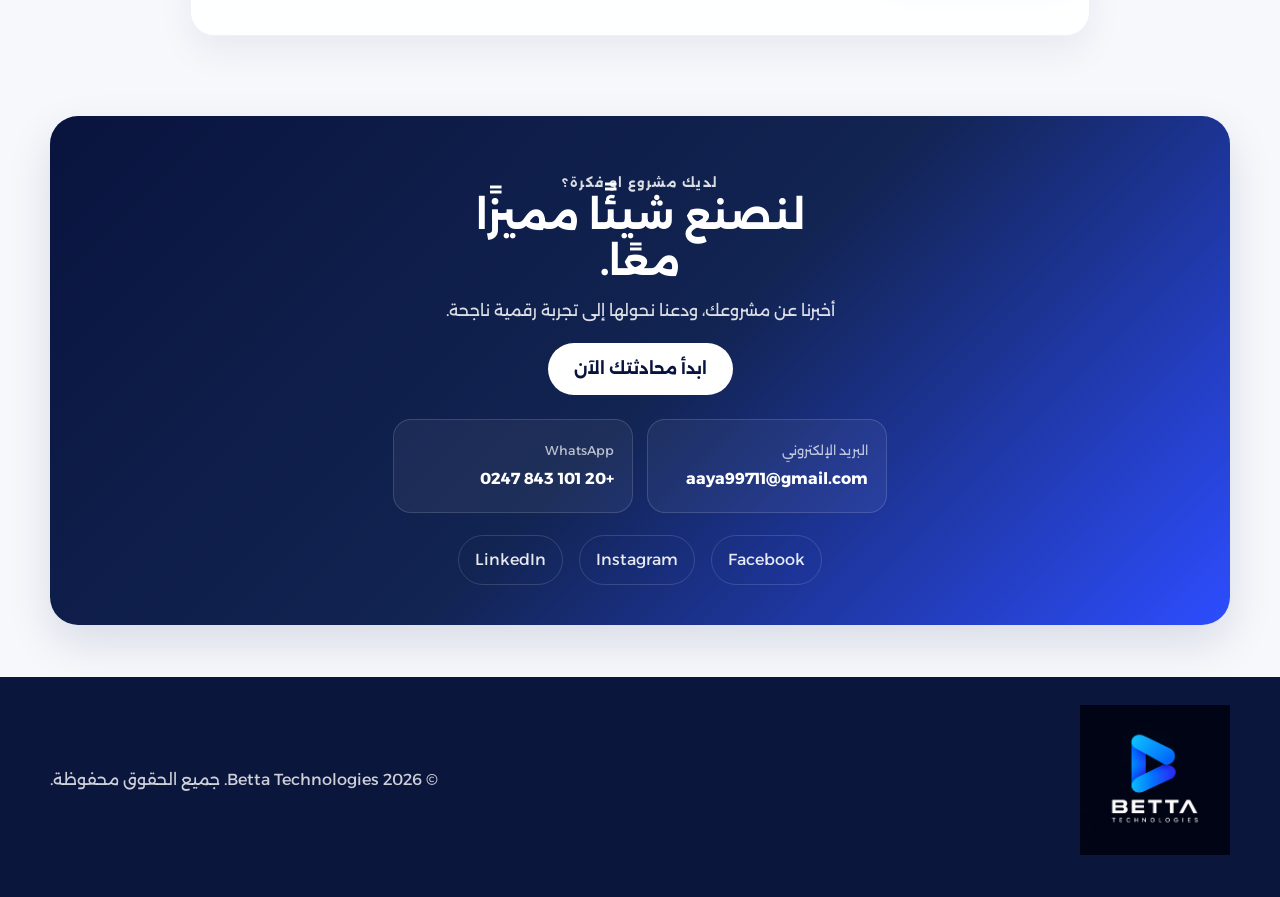
==== commit 46073bd4: "index.html" ====
--- a/index.html
+++ b/index.html
@@ -276,9 +276,9 @@
       </section>
 
       <section class="cta container" id="contact">
-        <p class="eyebrow">لديك فكرة؟</p>
+        <p class="eyebrow">لديك مشروع او فكرة؟</p>
         <h2>لنصنع شيئًا مميزًا<br />معًا.</h2>
-        <p>أخبرنا عن فكرتك، ودعنا نحولها إلى تجربة رقمية ناجحة.</p>
+        <p>أخبرنا عن مشروعك، ودعنا نحولها إلى تجربة رقمية ناجحة.</p>
         <a class="button light" href="https://wa.me/201018430247?text=%D8%A3%D8%B1%D9%8A%D8%AF%20%D9%85%D9%84%D8%AA%D9%88%D8%A7%D8%B5%D9%84%20%D8%A8%D8%AE%D8%B5%D9%88%D8%B5%20%D8%A8%D9%80%D8%AD%D9%88%D9%84%20%D9%85%D9%84%D9%85%D8%B1%D9%83%D8%A9%20%D8%A7%D9%84%D9%86%D8%A7%D8%B1%D8%8A%D8%A9%20%D9%84%D8%B5%D9%84%D9%8A%D8%AD%D9%8A%D9%87%D8%A9%20%D9%84%D8%AC%D8%AF%D9%8A%D8%8A%D8%A9%20%D9%84%D9%85%D8%B1%D8%A7%D8%8A%D8%A9%20%D9%84%D9%81%D9%8A%20%D8%A8%D9%8A%D9%86%D8%AA%20%D8%A7%D9%84%D9%81%D9%83%D9%83%D9%84%20%D8%A8%D9%8A%D8%A7%D9%87%D8%A7%20%D8%A7%D9%84%D9%82%D8%A7%D9%84%D9%8A%D8%A9" target="_blank" rel="noopener">ابدأ محادثتك الآن</a>
 
         <div class="contact-details">
--- a/style.css
+++ b/style.css
@@ -1 +1,851 @@
-:root{--navy:#09143e;--blue:#5468ff;--mint:#99f1d4;--ink:#101735;--muted:#66708d;--line:#e8ebf4;--off:#f6f8fc}*{box-sizing:border-box}html{scroll-behavior:smooth}body{margin:0;font-family:"Alexandria",sans-serif;color:var(--ink);background:var(--off)}body.dark-mode{background:#000;color:#fff}a{color:inherit;text-decoration:none}button{border:none;background:0;cursor:pointer;font-family:"Alexandria",sans-serif}.container{max-width:90rem;margin:0 auto;padding:0 1.5rem}.eyebrow{font-size:.75rem;font-weight:700;letter-spacing:.05rem;text-transform:uppercase;color:var(--blue)}.eyebrow.dark{color:var(--muted)}h1,h2,h3{margin:0;font-weight:700}h1{font-size:2.5rem;line-height:1.2;margin-bottom:1.5rem}h2{font-size:1.75rem;line-height:1.4;margin-bottom:1rem}h3{font-size:1.125rem;margin-bottom:.5rem}.button{display:inline-block;padding:.75rem 1.5rem;border-radius:.375rem;font-weight:600;transition:all .3s ease-out;cursor:pointer}.button.primary{background:var(--blue);color:#fff}.button.primary:hover{background:#3d4bca;transform:translateY(-2px);box-shadow:0 8px 16px rgba(84,104,255,.3)}.button.ghost{border:2px solid var(--blue);color:var(--blue);background:0}.button.ghost:hover{background:var(--blue);color:#fff}.button.light{background:#fff;color:var(--ink);border:2px solid var(--ink)}.button.light:hover{background:var(--ink);color:#fff}header.hero{background:linear-gradient(135deg,#f6f8fc 0%,#e8ebf4 100%);padding:2rem 0}.hero-content{display:grid;grid-template-columns:1fr 1fr;gap:3rem;align-items:center;padding:3rem 0}.hero-copy h1{color:var(--navy)}.hero-copy h1 span{color:var(--blue)}.hero-text{color:var(--muted);font-size:1.0625rem;line-height:1.6;margin-bottom:2rem}.hero-actions{display:flex;gap:1rem;margin-bottom:3rem}.numbers{display:grid;grid-template-columns:repeat(3,1fr);gap:2rem}.numbers>div{padding:.75rem 0;border-bottom:2px solid var(--line)}.numbers b{display:block;font-size:1.5rem;color:var(--blue);margin-bottom:.25rem}.numbers span{color:var(--muted);font-size:.875rem}nav.nav{display:flex;align-items:center;justify-content:space-between;padding:1.5rem 0;gap:1rem}nav.nav .logo-brand{flex-shrink:0}nav.nav .language-button{background:#fff;border:1px solid var(--line);padding:.5rem 1rem;border-radius:.25rem;font-weight:600;font-size:.875rem;transition:all .3s ease-out}nav.nav .language-button:hover{background:var(--ink);color:#fff}nav.nav .menu-button{display:none;font-size:1.5rem}.nav-links{display:flex;gap:2rem;align-items:center}nav a{color:var(--ink);transition:color .3s ease-out}nav a:hover{color:var(--blue)}nav a.nav-cta{background:var(--blue);color:#fff;padding:.5rem 1rem;border-radius:.375rem}nav a.nav-cta:hover{background:#3d4bca}.section{padding:4rem 0}.section-label{color:var(--blue);font-weight:700;font-size:.75rem;text-transform:uppercase;letter-spacing:.05rem;margin-bottom:.5rem}.about-copy{display:grid;grid-template-columns:1fr 1fr;gap:3rem}.about-copy p{line-height:1.8;color:var(--muted)}.services-section{background:var(--off);padding:4rem 0}.services-section h2{margin-top:0}.services-grid{display:grid;grid-template-columns:repeat(3,1fr);gap:2rem;margin-top:2rem}.service-card{background:#fff;padding:2rem;border-radius:.5rem;transition:all .3s ease-out;border:1px solid var(--line)}.service-card:hover{transform:translateY(-8px);box-shadow:0 12px 24px rgba(0,0,0,.1)}.service-card.featured{background:var(--blue);color:#fff;border-color:var(--blue)}.service-card.featured p{color:rgba(255,255,255,.9)}.service-card h3{margin-top:1rem}.service-card p{color:var(--muted);font-size:.9375rem;line-height:1.6}.service-icon{display:block;font-size:2rem;margin-bottom:1rem}.work{padding:4rem 0}.work-heading{margin-bottom:3rem}.work-title{color:#000;margin-bottom:1rem}.work-eyebrow{color:#000}.work-description{color:#000;line-height:1.8}.projects-grid{display:grid;grid-template-columns:repeat(2,1fr);gap:2rem;margin-top:2rem}.project-card{background:#fff;border-radius:.5rem;overflow:hidden;transition:all .3s ease-out;border:1px solid var(--line)}.project-card:hover{transform:translateY(-8px);box-shadow:0 12px 24px rgba(0,0,0,.1)}.project-image{width:100%;height:200px;background:var(--off);display:flex;align-items:center;justify-content:center;overflow:hidden}.project-image img{width:100%;height:100%;object-fit:cover}.project-body{padding:1.5rem}.project-body h3{color:var(--navy)}.project-body p{color:var(--muted);font-size:.9375rem;line-height:1.6}.tag{display:inline-block;background:var(--line);color:var(--blue);padding:.375rem .75rem;border-radius:.25rem;font-size:.75rem;font-weight:600;margin-bottom:.5rem}.cta{background:var(--navy);color:#fff;padding:4rem 2rem;border-radius:1rem;text-align:center}.cta h2{color:#fff;margin-bottom:1rem}.cta p{color:rgba(255,255,255,.8);margin-bottom:2rem}.contact-details{display:flex;justify-content:center;gap:3rem;margin:2rem 0;padding:2rem 0;border-top:1px solid rgba(255,255,255,.2);border-bottom:1px solid rgba(255,255,255,.2)}.contact-details a{display:flex;flex-direction:column;align-items:center;color:#fff}.contact-details span{font-size:.875rem;opacity:.8;margin-bottom:.25rem}.contact-details b{font-size:1rem}.contact-social{display:flex;justify-content:center;gap:2rem;margin-top:2rem}.contact-social a{color:#fff;transition:color .3s ease-out}.contact-social a:hover{color:var(--mint)}footer{background:var(--navy);color:#fff;padding:2rem 0;text-align:center}footer .footer-content{display:flex;align-items:center;justify-content:center;flex-direction:column;gap:1rem}footer p{margin:0;opacity:.8}.brand{display:flex;align-items:center;justify-content:center}.brand img{height:2rem}@media(max-width:768px){h1{font-size:2rem}h2{font-size:1.5rem}.hero-content{grid-template-columns:1fr;gap:2rem}.hero-visual{display:none}.about-copy{grid-template-columns:1fr;gap:2rem}.services-grid{grid-template-columns:1fr}.projects-grid{grid-template-columns:1fr}.hero-actions{flex-direction:column}.contact-details{flex-direction:column;gap:1rem}nav.nav .menu-button{display:block}nav.nav .nav-links{display:none}nav.nav.menu-active .nav-links{display:flex;flex-direction:column;gap:1rem;position:absolute;top:4rem;right:1.5rem;background:#fff;padding:1rem;border-radius:.5rem;box-shadow:0 4px 12px rgba(0,0,0,.1);width:calc(100% - 3rem)}}+:root {
+  --navy: #09143e;
+  --blue: #5468ff;
+  --blue-strong: #2d4dff;
+  --mint: #99f1d4;
+  --mint-strong: #7de4c0;
+  --ink: #101735;
+  --muted: #66708d;
+  --line: #e8ebf4;
+  --off: #f6f8fc;
+  --white: #ffffff;
+  --shadow: 0 18px 45px rgba(9, 20, 62, 0.12);
+  --radius: 24px;
+}
+
+* { box-sizing: border-box; }
+html { scroll-behavior: smooth; }
+body {
+  margin: 0;
+  font-family: 'Alexandria', sans-serif;
+  background: var(--off);
+  color: var(--ink);
+  line-height: 1.7;
+}
+
+a { color: inherit; text-decoration: none; }
+img { max-width: 100%; display: block; }
+button, input, textarea, select { font: inherit; }
+.container {
+  width: min(1180px, calc(100% - 32px));
+  margin: 0 auto;
+}
+
+.hero {
+  position: relative;
+  overflow: hidden;
+  background: linear-gradient(135deg, rgba(9, 20, 62, 0.96), rgba(17, 29, 79, 0.96));
+  color: var(--white);
+  padding-bottom: 72px;
+}
+
+.hero::before {
+  content: "";
+  position: absolute;
+  inset: 0;
+  background: radial-gradient(circle at top left, rgba(84, 104, 255, 0.3), transparent 35%);
+  pointer-events: none;
+}
+
+.nav {
+  position: relative;
+  z-index: 2;
+  display: flex;
+  align-items: center;
+  gap: 16px;
+  min-height: 90px;
+}
+
+.brand {
+  display: inline-flex;
+  align-items: center;
+  justify-content: center;
+  margin-inline-end: auto;
+}
+
+.logo-brand img { width: 150px; height: auto; }
+
+.language-button,
+.menu-button {
+  border: 1px solid rgba(255, 255, 255, 0.2);
+  background: rgba(255, 255, 255, 0.08);
+  color: var(--white);
+  border-radius: 999px;
+  min-width: 96px;
+  height: 40px;
+  padding: 0 18px;
+  cursor: pointer;
+  transition: 0.25s ease;
+}
+
+.language-button:hover,
+.menu-button:hover,
+.button:hover,
+.nav-links a:hover {
+  transform: translateY(-1px);
+}
+
+.menu-button {
+  display: none;
+  font-size: 1.4rem;
+}
+
+.nav-links {
+  display: flex;
+  align-items: center;
+  gap: 22px;
+  font-weight: 500;
+}
+
+.nav-links a {
+  color: rgba(255, 255, 255, 0.82);
+  transition: 0.25s ease;
+}
+
+.nav-links .nav-cta {
+  background: var(--white);
+  color: var(--navy);
+  padding: 12px 18px;
+  border-radius: 999px;
+  font-weight: 700;
+}
+
+.hero-content {
+  position: relative;
+  z-index: 2;
+  display: grid;
+  grid-template-columns: 1.2fr 0.8fr;
+  align-items: center;
+  gap: 32px;
+  padding-top: 40px;
+}
+
+.hero-copy { padding: 30px 0 10px; }
+
+.eyebrow {
+  margin: 0 0 18px;
+  color: var(--mint);
+  letter-spacing: 0.12em;
+  font-size: 0.78rem;
+  font-weight: 700;
+}
+
+.eyebrow.dark { color: var(--blue-strong); }
+
+.hero-copy h1 {
+  margin: 0;
+  font-size: clamp(2.6rem, 4vw, 4.8rem);
+  line-height: 1.15;
+  font-weight: 800;
+}
+
+.hero-copy h1 span { color: var(--mint); }
+
+.hero-text {
+  max-width: 620px;
+  margin: 18px 0 0;
+  color: rgba(255, 255, 255, 0.82);
+  font-size: 1.07rem;
+}
+
+.hero-actions {
+  display: flex;
+  flex-wrap: wrap;
+  gap: 16px;
+  margin-top: 28px;
+}
+
+.button {
+  display: inline-flex;
+  align-items: center;
+  justify-content: center;
+  gap: 10px;
+  min-height: 52px;
+  padding: 0 26px;
+  border-radius: 999px;
+  font-weight: 700;
+  transition: 0.25s ease;
+  border: none;
+  cursor: pointer;
+}
+
+.button.primary {
+  background: linear-gradient(135deg, var(--blue), var(--mint-strong));
+  color: var(--white);
+  box-shadow: 0 16px 32px rgba(84, 104, 255, 0.35);
+}
+
+.button.secondary {
+  border: 1px solid rgba(255, 255, 255, 0.2);
+  background: rgba(255, 255, 255, 0.05);
+  color: var(--white);
+}
+
+.button.light {
+  background: var(--white);
+  color: var(--navy);
+  margin: 18px auto 0;
+}
+
+.numbers {
+  display: grid;
+  grid-template-columns: repeat(3, minmax(0, 1fr));
+  gap: 16px;
+  margin-top: 34px;
+  max-width: 640px;
+}
+
+.numbers div {
+  display: flex;
+  flex-direction: column;
+  gap: 8px;
+  padding: 18px 16px;
+  background: rgba(255, 255, 255, 0.05);
+  border: 1px solid rgba(255, 255, 255, 0.08);
+  border-radius: 18px;
+}
+
+.numbers b {
+  font-size: clamp(1.5rem, 2vw, 2rem);
+  color: var(--mint);
+}
+
+.numbers span {
+  font-size: 0.88rem;
+  color: rgba(255, 255, 255, 0.8);
+}
+
+.hero-visual {
+  position: relative;
+  min-height: 520px;
+}
+
+.glow {
+  position: absolute;
+  border-radius: 50%;
+  filter: blur(28px);
+  opacity: 0.7;
+}
+
+.glow-one {
+  width: 220px;
+  height: 220px;
+  background: rgba(153, 241, 212, 0.32);
+  top: 18%;
+  left: 18%;
+}
+
+.glow-two {
+  width: 180px;
+  height: 180px;
+  background: rgba(84, 104, 255, 0.38);
+  bottom: 12%;
+  right: 8%;
+}
+
+.phone {
+  position: absolute;
+  border: 1px solid rgba(255, 255, 255, 0.18);
+  border-radius: 34px;
+  background: linear-gradient(180deg, rgba(255,255,255,0.16), rgba(255,255,255,0.04));
+  box-shadow: var(--shadow);
+}
+
+.main-phone {
+  width: 270px;
+  height: 430px;
+  right: 110px;
+  top: 40px;
+  transform: rotate(12deg);
+}
+
+.small-phone {
+  width: 170px;
+  height: 250px;
+  left: 50px;
+  bottom: 22px;
+  transform: rotate(-10deg);
+}
+
+.phone-screen {
+  position: absolute;
+  inset: 14px;
+  background: linear-gradient(180deg, rgba(12, 19, 41, 0.9), rgba(31, 42, 83, 0.9));
+  border-radius: 25px;
+  display: flex;
+  flex-direction: column;
+  justify-content: flex-start;
+  padding: 16px 18px;
+}
+
+.screen-main { align-items: flex-start; }
+
+.screen-dot {
+  width: 12px;
+  height: 12px;
+  border-radius: 50%;
+  background: var(--mint);
+  display: inline-block;
+  margin-bottom: 20px;
+}
+
+.screen-main p {
+  margin: 0;
+  font-size: 1.2rem;
+  line-height: 1.5;
+  color: var(--white);
+}
+
+.screen-main b { color: var(--mint); }
+
+.screen-card {
+  margin-top: auto;
+  width: 100%;
+  height: 84px;
+  border-radius: 18px;
+  background: linear-gradient(135deg, rgba(153, 241, 212, 0.3), rgba(84, 104, 255, 0.32));
+}
+
+.screen-small {
+  justify-content: flex-start;
+  align-items: flex-start;
+  gap: 10px;
+}
+
+.screen-small span {
+  color: var(--mint);
+  font-weight: 800;
+  letter-spacing: 0.08em;
+}
+
+.screen-small div {
+  width: 100%;
+  height: 18px;
+  border-radius: 999px;
+  background: rgba(255, 255, 255, 0.08);
+}
+
+.section { padding: 100px 0; }
+
+.section-label {
+  display: inline-flex;
+  align-items: center;
+  padding: 8px 16px;
+  border-radius: 999px;
+  background: rgba(84, 104, 255, 0.08);
+  color: var(--blue-strong);
+  font-size: 0.82rem;
+  font-weight: 700;
+  margin-bottom: 20px;
+}
+
+.about h2,
+.process-section h2,
+.work h2,
+.reviews-section h2 {
+  margin: 0 0 18px;
+  font-size: clamp(2rem, 3vw, 3rem);
+  line-height: 1.3;
+}
+
+.about-grid {
+  display: grid;
+  grid-template-columns: 1.2fr 0.8fr;
+  gap: 32px;
+  align-items: center;
+}
+
+.about p { max-width: 700px; color: var(--muted); margin: 0; }
+
+.check-list {
+  list-style: none;
+  padding: 0;
+  margin: 22px 0 0;
+  display: grid;
+  gap: 10px;
+}
+
+.check-list li {
+  position: relative;
+  padding-inline-start: 28px;
+  color: var(--ink);
+  font-weight: 500;
+}
+
+.check-list li::before {
+  content: "✓";
+  position: absolute;
+  inset-inline-start: 0;
+  color: var(--blue-strong);
+  font-weight: 800;
+}
+
+.about-panel {
+  display: grid;
+  grid-template-columns: repeat(3, minmax(0, 1fr));
+  gap: 16px;
+  padding: 20px;
+  background: linear-gradient(180deg, rgba(84, 104, 255, 0.08), rgba(153, 241, 212, 0.08));
+  border: 1px solid rgba(84, 104, 255, 0.15);
+  border-radius: var(--radius);
+  box-shadow: var(--shadow);
+}
+
+.mini-stat {
+  padding: 22px 16px;
+  border-radius: 18px;
+  background: rgba(255, 255, 255, 0.7);
+  text-align: center;
+}
+
+.mini-stat strong {
+  display: block;
+  font-size: 1.7rem;
+  color: var(--navy);
+}
+
+.mini-stat span {
+  display: block;
+  margin-top: 8px;
+  color: var(--muted);
+  font-size: 0.84rem;
+}
+
+.mini-stat.accent {
+  background: linear-gradient(180deg, var(--blue), var(--mint-strong));
+}
+
+.mini-stat.accent strong,
+.mini-stat.accent span { color: var(--white); }
+
+.services-section {
+  background: linear-gradient(180deg, rgba(84, 104, 255, 0.04), rgba(153, 241, 212, 0.06));
+  padding: 90px 0;
+}
+
+.services-section h2,
+.process-section h2,
+.reviews-section h2 {
+  margin: 0 0 30px;
+  font-size: clamp(2.1rem, 3vw, 3rem);
+}
+
+.services-grid,
+.process-grid,
+.projects-grid,
+.reviews-grid {
+  display: grid;
+  gap: 24px;
+}
+
+.services-grid { grid-template-columns: repeat(3, minmax(0, 1fr)); margin-top: 28px; }
+
+.service-card,
+.process-card,
+.project-card,
+.review-card,
+.review-form {
+  background: rgba(255, 255, 255, 0.9);
+  border: 1px solid rgba(9, 20, 62, 0.06);
+  border-radius: var(--radius);
+  box-shadow: 0 16px 36px rgba(9, 20, 62, 0.06);
+}
+
+.service-card { padding: 28px 22px; }
+
+.service-card.featured {
+  background: linear-gradient(180deg, rgba(84, 104, 255, 0.1), rgba(255, 255, 255, 0.9));
+  border-color: rgba(84, 104, 255, 0.12);
+}
+
+.service-icon {
+  display: inline-flex;
+  align-items: center;
+  justify-content: center;
+  width: 52px;
+  height: 52px;
+  border-radius: 14px;
+  background: rgba(84, 104, 255, 0.1);
+  color: var(--navy);
+  font-size: 1.7rem;
+  margin-bottom: 18px;
+}
+
+.service-card h3,
+.process-card h3,
+.project-body h3 {
+  margin: 0 0 12px;
+  font-size: 1.5rem;
+}
+
+.service-card p,
+.process-card p,
+.project-body p,
+.review-text,
+.form-header p,
+.reviews-header p {
+  margin: 0;
+  color: var(--muted);
+}
+
+.process-section { padding: 90px 0 40px; }
+.process-grid { grid-template-columns: repeat(4, minmax(0, 1fr)); }
+.process-card { padding: 24px 20px; }
+.process-card span {
+  display: inline-flex;
+  align-items: center;
+  justify-content: center;
+  width: 52px;
+  height: 52px;
+  border-radius: 50%;
+  background: rgba(84, 104, 255, 0.08);
+  color: var(--blue-strong);
+  font-weight: 800;
+}
+
+.work-heading {
+  display: flex;
+  align-items: end;
+  justify-content: space-between;
+  gap: 24px;
+  margin-bottom: 26px;
+}
+
+.work-description {
+  max-width: 560px;
+  margin: 0;
+  color: var(--muted);
+}
+
+.projects-grid { grid-template-columns: repeat(4, minmax(0, 1fr)); }
+.project-card { overflow: hidden; }
+.project-image {
+  aspect-ratio: 1.2;
+  background: linear-gradient(135deg, rgba(84, 104, 255, 0.08), rgba(153, 241, 212, 0.12));
+  display: flex;
+  align-items: center;
+  justify-content: center;
+}
+.project-image img {
+  width: 100%;
+  height: 100%;
+  object-fit: cover;
+}
+.aman-image img {
+  object-fit: contain;
+  padding: 18px;
+}
+.project-body { padding: 20px 18px 24px; }
+.tag {
+  display: inline-flex;
+  padding: 7px 12px;
+  border-radius: 999px;
+  background: rgba(84, 104, 255, 0.08);
+  color: var(--blue-strong);
+  font-size: 0.74rem;
+  font-weight: 700;
+  margin-bottom: 12px;
+}
+
+.reviews-section {
+  padding: 90px 0 80px;
+}
+.reviews-header {
+  display: flex;
+  justify-content: space-between;
+  align-items: end;
+  gap: 24px;
+  margin-bottom: 28px;
+}
+.reviews-stats {
+  display: flex;
+  gap: 16px;
+}
+.stat-item {
+  min-width: 150px;
+  padding: 18px 20px;
+  background: rgba(84, 104, 255, 0.06);
+  border: 1px solid rgba(84, 104, 255, 0.1);
+  border-radius: 18px;
+  text-align: center;
+}
+.rating, .count {
+  display: block;
+  color: var(--navy);
+  font-weight: 800;
+  font-size: 1.8rem;
+}
+.stat-item p { margin: 6px 0 0; color: var(--muted); }
+
+.reviews-grid {
+  grid-template-columns: repeat(3, minmax(0, 1fr));
+  margin-bottom: 34px;
+}
+.review-card {
+  padding: 24px 22px;
+}
+.review-header {
+  display: flex;
+  justify-content: space-between;
+  gap: 12px;
+  margin-bottom: 18px;
+}
+.reviewer-info {
+  display: flex;
+  align-items: center;
+  gap: 12px;
+}
+.reviewer-avatar {
+  width: 46px;
+  height: 46px;
+  border-radius: 50%;
+  display: grid;
+  place-items: center;
+  background: linear-gradient(135deg, var(--blue), var(--mint-strong));
+  color: var(--white);
+  font-weight: 800;
+}
+.reviewer-info h3 {
+  margin: 0;
+  font-size: 1rem;
+  color: var(--ink);
+}
+.reviewer-info span {
+  color: var(--muted);
+  font-size: 0.8rem;
+}
+.stars {
+  color: #f7b500;
+  letter-spacing: 0.08em;
+  font-size: 1rem;
+}
+.review-text {
+  font-size: 1rem;
+  line-height: 1.8;
+}
+.review-meta {
+  display: flex;
+  justify-content: space-between;
+  align-items: center;
+  gap: 12px;
+  margin-top: 18px;
+}
+.project-tag {
+  display: inline-block;
+  padding: 7px 12px;
+  border-radius: 999px;
+  background: rgba(84, 104, 255, 0.08);
+  color: var(--blue-strong);
+  font-size: 0.72rem;
+  font-weight: 700;
+}
+.date { color: var(--muted); font-size: 0.75rem; }
+
+.review-form {
+  padding: 24px;
+  max-width: 900px;
+  margin: 0 auto;
+}
+.form-header {
+  margin-bottom: 20px;
+}
+.form-header h3 {
+  margin: 0 0 6px;
+  font-size: 1.6rem;
+  color: var(--ink);
+}
+.form-grid {
+  display: grid;
+  grid-template-columns: repeat(2, minmax(0, 1fr));
+  gap: 18px;
+}
+label {
+  display: flex;
+  flex-direction: column;
+  gap: 8px;
+  color: var(--ink);
+  font-weight: 600;
+}
+label span { font-size: 0.92rem; }
+input, select, textarea {
+  width: 100%;
+  border: 1px solid var(--line);
+  background: var(--white);
+  color: var(--ink);
+  border-radius: 14px;
+  padding: 14px 16px;
+  outline: none;
+}
+input:focus, select:focus, textarea:focus {
+  border-color: rgba(84, 104, 255, 0.5);
+  box-shadow: 0 0 0 4px rgba(84, 104, 255, 0.08);
+}
+.full-width {
+  margin-top: 18px;
+}
+textarea {
+  resize: vertical;
+  min-height: 120px;
+}
+.form-submit {
+  margin-top: 18px;
+}
+.form-status {
+  margin-top: 14px;
+  min-height: 22px;
+  color: var(--muted);
+  font-size: 0.92rem;
+}
+
+.cta {
+  background: linear-gradient(135deg, var(--navy), #122452 52%, var(--blue-strong));
+  color: var(--white);
+  border-radius: 28px;
+  margin: 0 auto 52px;
+  padding: 56px 34px 40px;
+  text-align: center;
+  width: min(1180px, calc(100% - 32px));
+  box-shadow: var(--shadow);
+}
+
+.cta h2 {
+  margin: 0 0 12px;
+  font-size: clamp(2.1rem, 3vw, 3rem);
+  line-height: 1.2;
+}
+
+.cta p { margin: 0; color: rgba(255, 255, 255, 0.85); }
+
+.contact-details {
+  display: flex;
+  justify-content: center;
+  flex-wrap: wrap;
+  gap: 14px;
+  margin-top: 24px;
+}
+
+.contact-details a {
+  display: flex;
+  flex-direction: column;
+  gap: 4px;
+  text-align: start;
+  min-width: 240px;
+  padding: 20px 18px;
+  border: 1px solid rgba(255, 255, 255, 0.14);
+  border-radius: 18px;
+  background: rgba(255, 255, 255, 0.05);
+}
+
+.contact-details span { font-size: 0.8rem; color: rgba(255, 255, 255, 0.7); }
+.contact-details b { font-size: 1rem; }
+
+.contact-social {
+  display: flex;
+  justify-content: center;
+  flex-wrap: wrap;
+  gap: 16px;
+  margin-top: 22px;
+}
+
+.contact-social a {
+  padding: 10px 16px;
+  border: 1px solid rgba(255, 255, 255, 0.14);
+  border-radius: 999px;
+  color: rgba(255, 255, 255, 0.9);
+}
+
+footer {
+  background: #0b163d;
+  color: rgba(255, 255, 255, 0.8);
+  padding: 28px 0 42px;
+}
+
+.footer-content {
+  display: flex;
+  align-items: center;
+  justify-content: space-between;
+  gap: 20px;
+}
+.footer-content p { margin: 0; }
+
+@media (max-width: 980px) {
+  .hero-content,
+  .about-grid,
+  .services-grid,
+  .process-grid,
+  .projects-grid,
+  .reviews-grid {
+    grid-template-columns: 1fr 1fr;
+  }
+
+  .hero-content {
+    grid-template-columns: 1fr;
+    text-align: center;
+  }
+
+  .hero-copy { padding-top: 0; }
+  .hero-text, .numbers { max-width: 100%; margin-inline: auto; }
+  .hero-actions { justify-content: center; }
+  .work-heading, .reviews-header { flex-direction: column; align-items: flex-start; }
+  .about-panel { grid-template-columns: repeat(3, minmax(0, 1fr)); }
+}
+
+@media (max-width: 760px) {
+  .nav {
+    position: relative;
+    flex-wrap: wrap;
+    padding-top: 18px;
+  }
+
+  .menu-button {
+    display: inline-flex;
+    align-items: center;
+    justify-content: center;
+  }
+
+  .nav-links {
+    display: none;
+    width: 100%;
+    flex-direction: column;
+    padding: 18px 14px 8px;
+    background: rgba(255, 255, 255, 0.03);
+    border: 1px solid rgba(255, 255, 255, 0.08);
+    border-radius: 16px;
+  }
+
+  .nav-links.open { display: flex; }
+  .nav-links a { width: 100%; text-align: center; padding: 10px 12px; }
+  .hero-copy h1 { font-size: 2.5rem; }
+  .numbers,
+  .services-grid,
+  .process-grid,
+  .projects-grid,
+  .reviews-grid,
+  .about-grid,
+  .about-panel,
+  .form-grid {
+    grid-template-columns: 1fr;
+  }
+
+  .hero-visual { min-height: 360px; }
+  .main-phone {
+    width: 200px;
+    height: 330px;
+    right: 60px;
+  }
+  .small-phone {
+    width: 150px;
+    height: 220px;
+    left: 20px;
+  }
+  .cta { padding-inline: 20px; }
+  .footer-content { flex-direction: column; text-align: center; }
+}
+
+@media (prefers-reduced-motion: reduce) {
+  html { scroll-behavior: auto; }
+  *, *::before, *::after {
+    animation: none !important;
+    transition: none !important;
+  }
+}
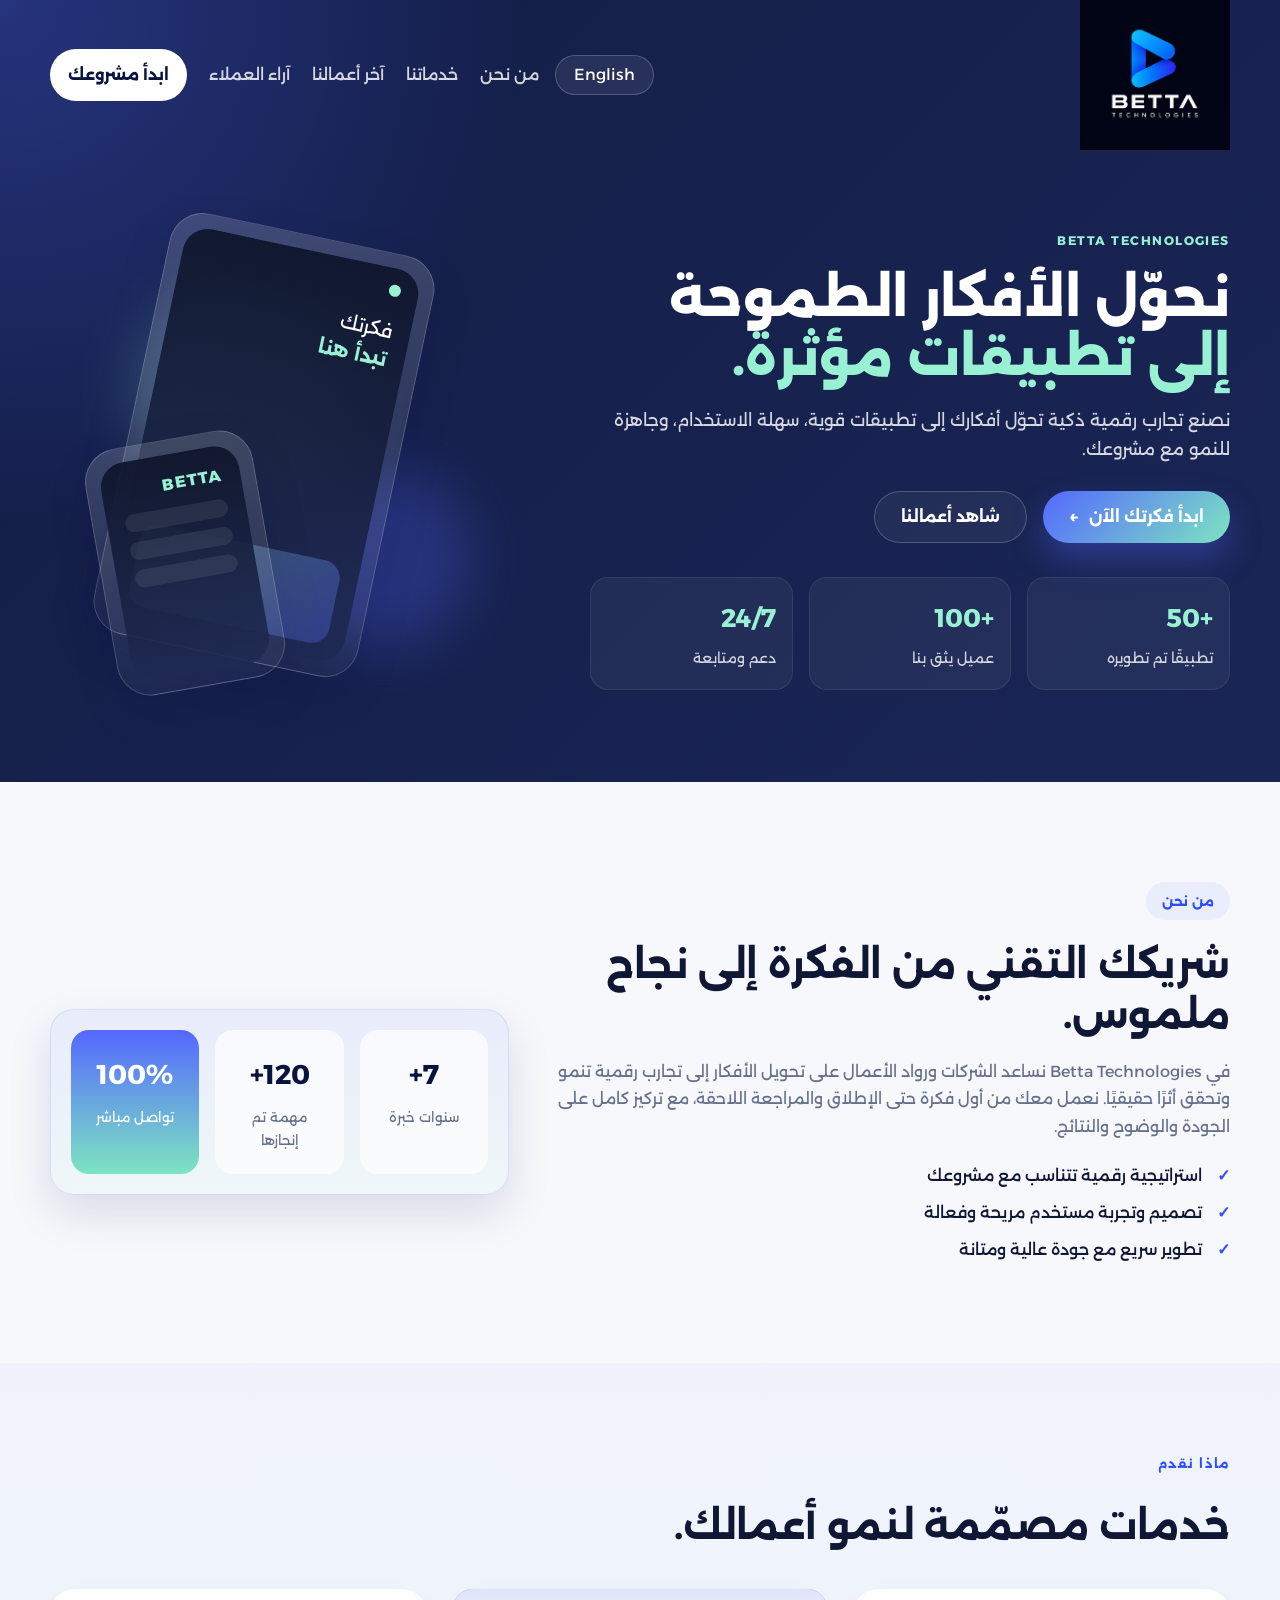
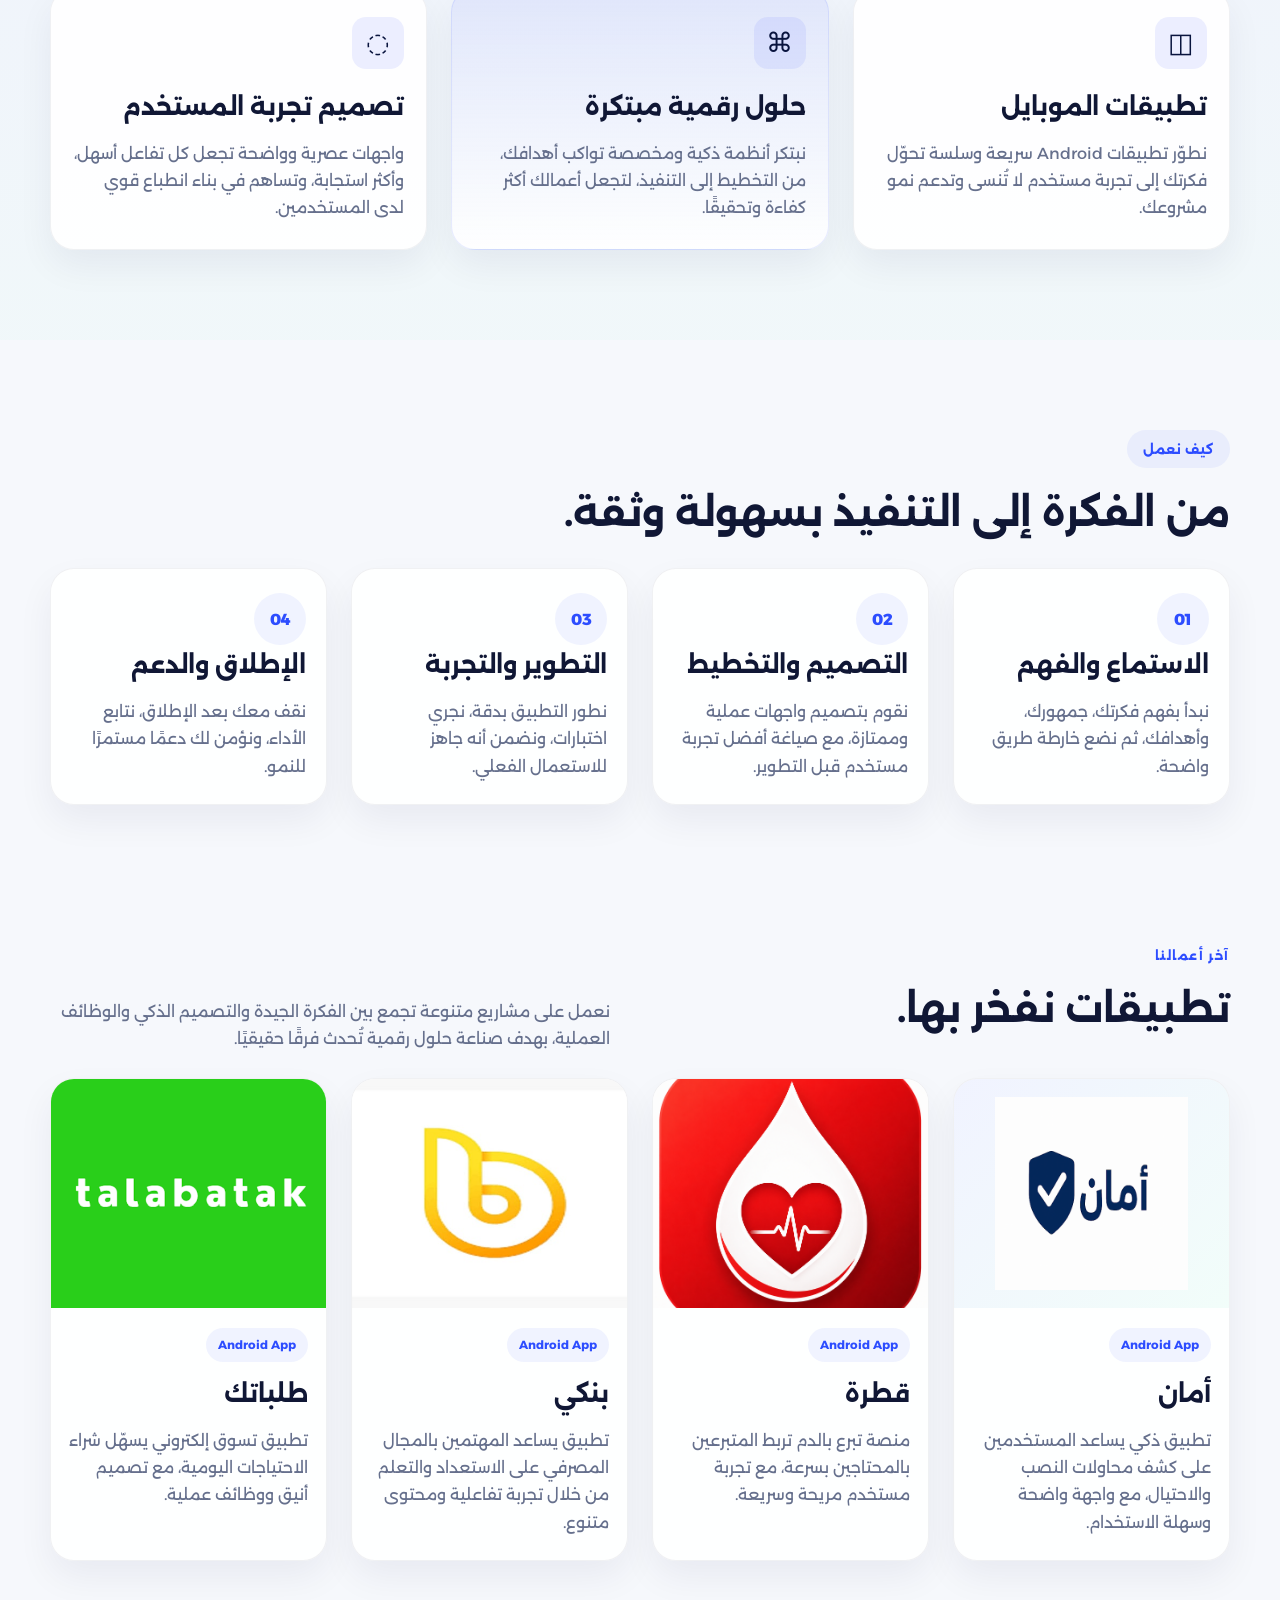
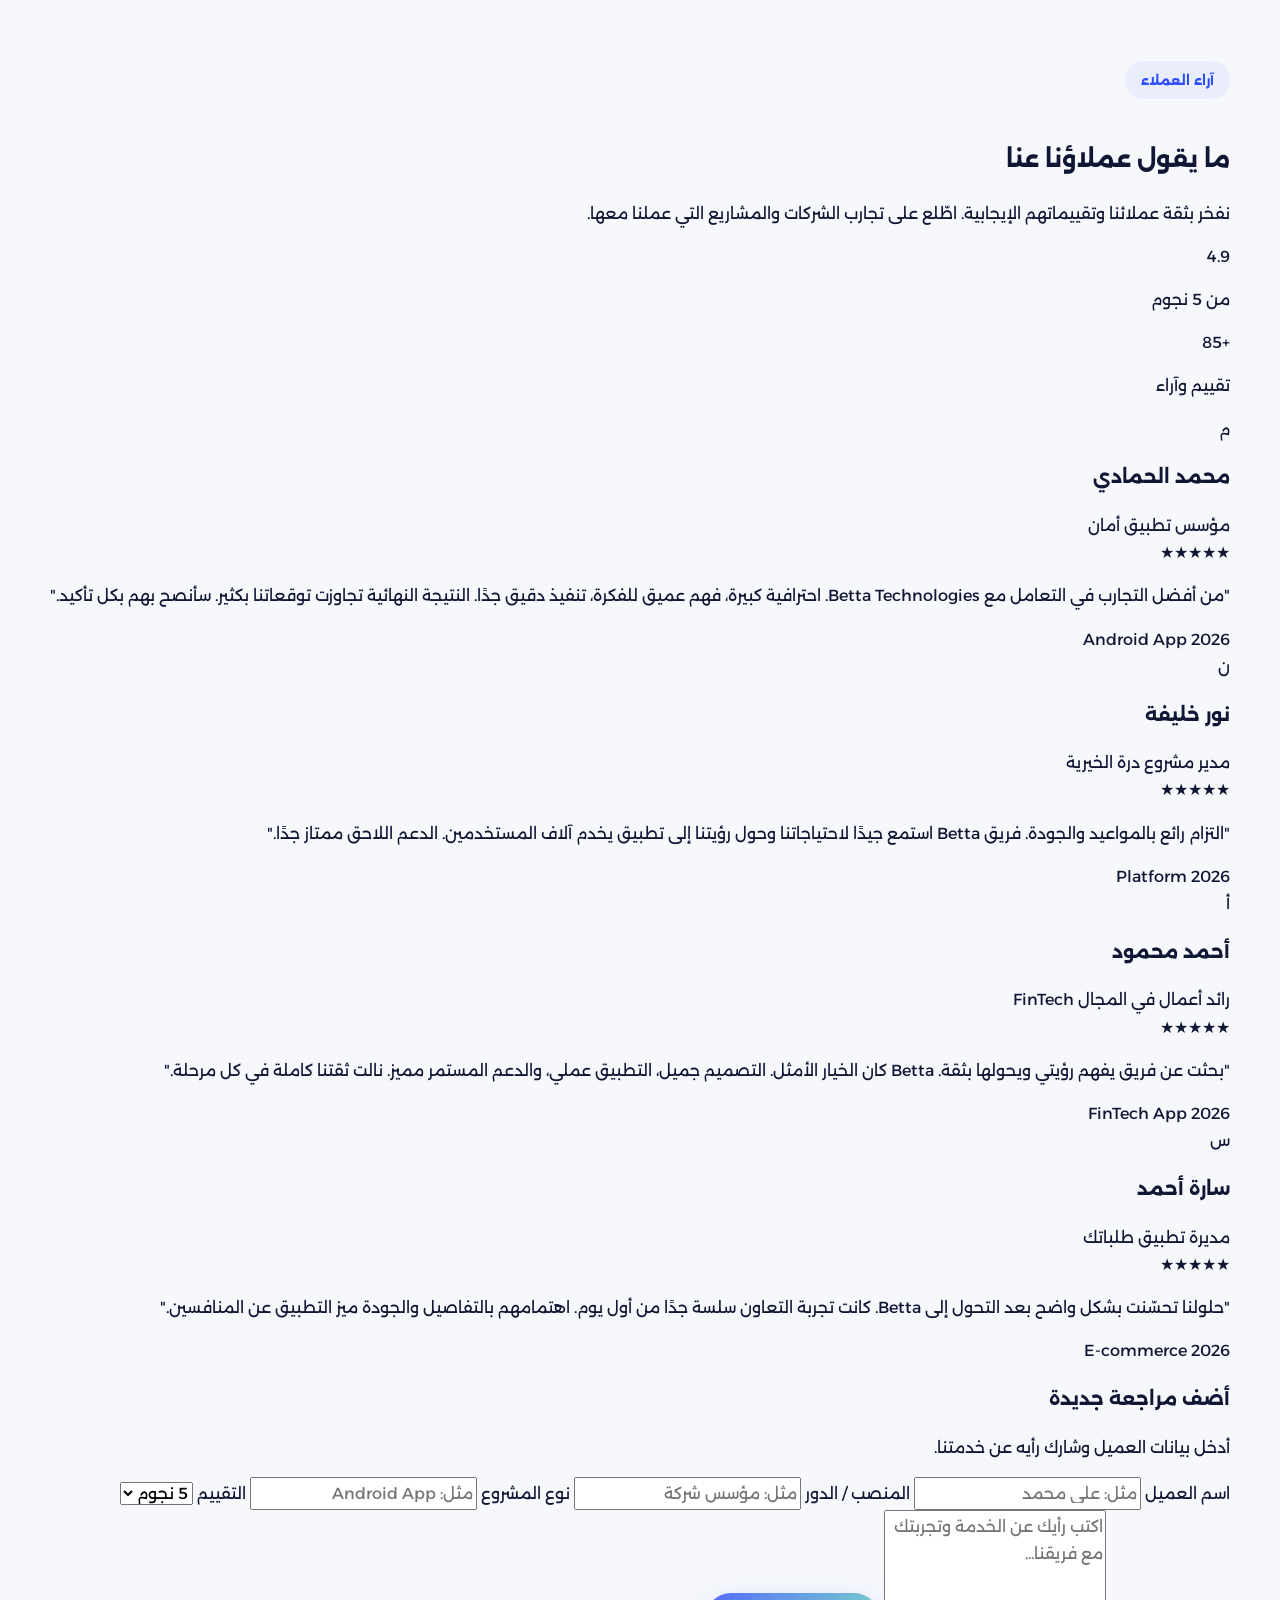
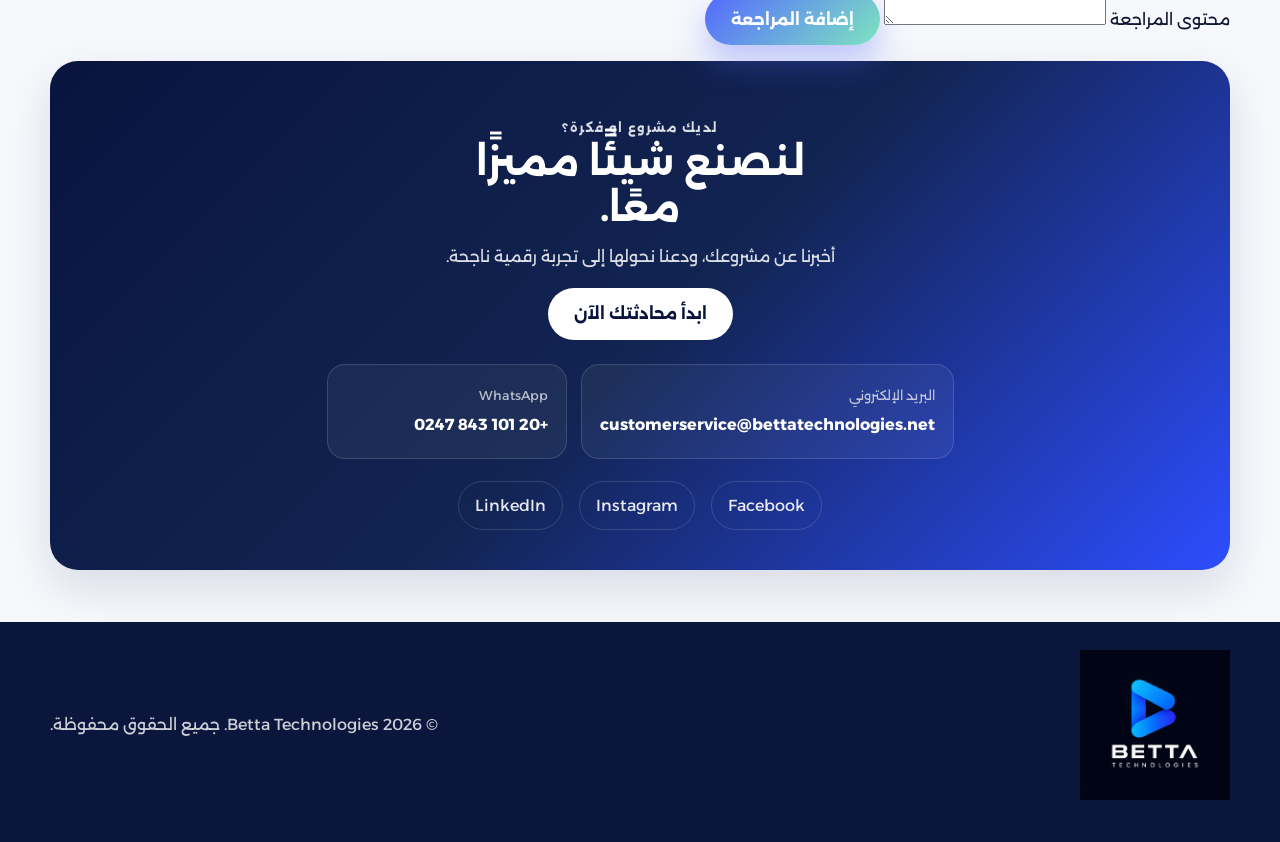
==== commit fac7a987: "index.html" ====
--- a/index.html
+++ b/index.html
@@ -9,6 +9,7 @@
     <link rel="preconnect" href="https://fonts.gstatic.com" crossorigin />
     <link href="https://fonts.googleapis.com/css2?family=Alexandria:wght@400;500;600;700;800&display=swap" rel="stylesheet" />
     <link rel="stylesheet" href="style.css" />
+    <meta name="google-site-verification" content="hBN9Op_pvxbOxiliv0jtPPkpLF2OmIQI_2BRHnn7oic" />
   </head>
   <body>
     <header class="hero" id="home">
@@ -284,7 +285,7 @@
         <div class="contact-details">
           <a href="mailto:aaya99711@gmail.com">
             <span>البريد الإلكتروني</span>
-            <b>aaya99711@gmail.com</b>
+            <b>customerservice@bettatechnologies.net</b>
           </a>
           <a href="https://wa.me/201018430247" target="_blank" rel="noopener">
             <span>WhatsApp</span>
--- a/style.css
+++ b/style.css
@@ -22,14 +22,10 @@
   color: var(--ink);
   line-height: 1.7;
 }
-
 a { color: inherit; text-decoration: none; }
 img { max-width: 100%; display: block; }
 button, input, textarea, select { font: inherit; }
-.container {
-  width: min(1180px, calc(100% - 32px));
-  margin: 0 auto;
-}
+.container { width: min(1180px, calc(100% - 32px)); margin: 0 auto; }
 
 .hero {
   position: relative;
@@ -38,7 +34,6 @@
   color: var(--white);
   padding-bottom: 72px;
 }
-
 .hero::before {
   content: "";
   position: absolute;
@@ -46,7 +41,6 @@
   background: radial-gradient(circle at top left, rgba(84, 104, 255, 0.3), transparent 35%);
   pointer-events: none;
 }
-
 .nav {
   position: relative;
   z-index: 2;
@@ -55,20 +49,11 @@
   gap: 16px;
   min-height: 90px;
 }
-
-.brand {
-  display: inline-flex;
-  align-items: center;
-  justify-content: center;
-  margin-inline-end: auto;
-}
-
+.brand { display: inline-flex; align-items: center; justify-content: center; margin-inline-end: auto; }
 .logo-brand img { width: 150px; height: auto; }
-
-.language-button,
-.menu-button {
-  border: 1px solid rgba(255, 255, 255, 0.2);
-  background: rgba(255, 255, 255, 0.08);
+.language-button, .menu-button {
+  border: 1px solid rgba(255,255,255,0.2);
+  background: rgba(255,255,255,0.08);
   color: var(--white);
   border-radius: 999px;
   min-width: 96px;
@@ -77,775 +62,171 @@
   cursor: pointer;
   transition: 0.25s ease;
 }
-
-.language-button:hover,
-.menu-button:hover,
-.button:hover,
-.nav-links a:hover {
-  transform: translateY(-1px);
-}
-
-.menu-button {
-  display: none;
-  font-size: 1.4rem;
-}
-
-.nav-links {
-  display: flex;
-  align-items: center;
-  gap: 22px;
-  font-weight: 500;
-}
-
-.nav-links a {
-  color: rgba(255, 255, 255, 0.82);
-  transition: 0.25s ease;
-}
-
+.language-button:hover, .menu-button:hover, .button:hover, .nav-links a:hover { transform: translateY(-1px); }
+.menu-button { display: none; font-size: 1.4rem; }
+.nav-links { display: flex; align-items: center; gap: 22px; font-weight: 500; }
+.nav-links a { color: rgba(255,255,255,0.82); transition: 0.25s ease; }
 .nav-links .nav-cta {
-  background: var(--white);
-  color: var(--navy);
-  padding: 12px 18px;
-  border-radius: 999px;
-  font-weight: 700;
-}
-
+  background: var(--white); color: var(--navy);
+  padding: 12px 18px; border-radius: 999px; font-weight: 700;
+}
 .hero-content {
-  position: relative;
-  z-index: 2;
-  display: grid;
-  grid-template-columns: 1.2fr 0.8fr;
-  align-items: center;
-  gap: 32px;
-  padding-top: 40px;
-}
-
+  position: relative; z-index: 2;
+  display: grid; grid-template-columns: 1.2fr 0.8fr;
+  align-items: center; gap: 32px; padding-top: 40px;
+}
 .hero-copy { padding: 30px 0 10px; }
-
 .eyebrow {
-  margin: 0 0 18px;
-  color: var(--mint);
-  letter-spacing: 0.12em;
-  font-size: 0.78rem;
-  font-weight: 700;
-}
-
+  margin: 0 0 18px; color: var(--mint); letter-spacing: 0.12em; font-size: 0.78rem; font-weight: 700;
+}
 .eyebrow.dark { color: var(--blue-strong); }
-
 .hero-copy h1 {
-  margin: 0;
-  font-size: clamp(2.6rem, 4vw, 4.8rem);
-  line-height: 1.15;
-  font-weight: 800;
-}
-
+  margin: 0; font-size: clamp(2.6rem, 4vw, 4.8rem); line-height: 1.15; font-weight: 800;
+}
 .hero-copy h1 span { color: var(--mint); }
-
 .hero-text {
-  max-width: 620px;
-  margin: 18px 0 0;
-  color: rgba(255, 255, 255, 0.82);
-  font-size: 1.07rem;
-}
-
-.hero-actions {
-  display: flex;
-  flex-wrap: wrap;
-  gap: 16px;
-  margin-top: 28px;
-}
-
+  max-width: 620px; margin: 18px 0 0; color: rgba(255,255,255,0.82); font-size: 1.07rem;
+}
+.hero-actions { display: flex; flex-wrap: wrap; gap: 16px; margin-top: 28px; }
 .button {
-  display: inline-flex;
-  align-items: center;
-  justify-content: center;
-  gap: 10px;
-  min-height: 52px;
-  padding: 0 26px;
-  border-radius: 999px;
-  font-weight: 700;
-  transition: 0.25s ease;
-  border: none;
-  cursor: pointer;
-}
-
+  display: inline-flex; align-items: center; justify-content: center; gap: 10px;
+  min-height: 52px; padding: 0 26px; border-radius: 999px; font-weight: 700; transition: 0.25s ease; border: none; cursor: pointer;
+}
 .button.primary {
-  background: linear-gradient(135deg, var(--blue), var(--mint-strong));
-  color: var(--white);
+  background: linear-gradient(135deg, var(--blue), var(--mint-strong)); color: var(--white);
   box-shadow: 0 16px 32px rgba(84, 104, 255, 0.35);
 }
-
 .button.secondary {
-  border: 1px solid rgba(255, 255, 255, 0.2);
-  background: rgba(255, 255, 255, 0.05);
-  color: var(--white);
-}
-
+  border: 1px solid rgba(255,255,255,0.2); background: rgba(255,255,255,0.05); color: var(--white);
+}
 .button.light {
-  background: var(--white);
-  color: var(--navy);
-  margin: 18px auto 0;
-}
-
+  background: var(--white); color: var(--navy); margin: 18px auto 0;
+}
 .numbers {
-  display: grid;
-  grid-template-columns: repeat(3, minmax(0, 1fr));
-  gap: 16px;
-  margin-top: 34px;
-  max-width: 640px;
-}
-
+  display: grid; grid-template-columns: repeat(3, minmax(0, 1fr)); gap: 16px; margin-top: 34px; max-width: 640px;
+}
 .numbers div {
-  display: flex;
-  flex-direction: column;
-  gap: 8px;
-  padding: 18px 16px;
-  background: rgba(255, 255, 255, 0.05);
-  border: 1px solid rgba(255, 255, 255, 0.08);
-  border-radius: 18px;
-}
-
-.numbers b {
-  font-size: clamp(1.5rem, 2vw, 2rem);
-  color: var(--mint);
-}
-
-.numbers span {
-  font-size: 0.88rem;
-  color: rgba(255, 255, 255, 0.8);
-}
-
-.hero-visual {
-  position: relative;
-  min-height: 520px;
-}
-
-.glow {
-  position: absolute;
-  border-radius: 50%;
-  filter: blur(28px);
-  opacity: 0.7;
-}
-
-.glow-one {
-  width: 220px;
-  height: 220px;
-  background: rgba(153, 241, 212, 0.32);
-  top: 18%;
-  left: 18%;
-}
-
-.glow-two {
-  width: 180px;
-  height: 180px;
-  background: rgba(84, 104, 255, 0.38);
-  bottom: 12%;
-  right: 8%;
-}
-
+  display: flex; flex-direction: column; gap: 8px; padding: 18px 16px; background: rgba(255,255,255,0.05); border: 1px solid rgba(255,255,255,0.08); border-radius: 18px;
+}
+.numbers b { font-size: clamp(1.5rem, 2vw, 2rem); color: var(--mint); }
+.numbers span { font-size: 0.88rem; color: rgba(255,255,255,0.8); }
+
+.hero-visual { position: relative; min-height: 520px; }
+.glow { position: absolute; border-radius: 50%; filter: blur(28px); opacity: 0.7; }
+.glow-one { width: 220px; height: 220px; background: rgba(153, 241, 212, 0.32); top: 18%; left: 18%; }
+.glow-two { width: 180px; height: 180px; background: rgba(84, 104, 255, 0.38); bottom: 12%; right: 8%; }
 .phone {
-  position: absolute;
-  border: 1px solid rgba(255, 255, 255, 0.18);
-  border-radius: 34px;
-  background: linear-gradient(180deg, rgba(255,255,255,0.16), rgba(255,255,255,0.04));
-  box-shadow: var(--shadow);
-}
-
-.main-phone {
-  width: 270px;
-  height: 430px;
-  right: 110px;
-  top: 40px;
-  transform: rotate(12deg);
-}
-
-.small-phone {
-  width: 170px;
-  height: 250px;
-  left: 50px;
-  bottom: 22px;
-  transform: rotate(-10deg);
-}
-
+  position: absolute; border: 1px solid rgba(255,255,255,0.18); border-radius: 34px;
+  background: linear-gradient(180deg, rgba(255,255,255,0.16), rgba(255,255,255,0.04)); box-shadow: var(--shadow);
+}
+.main-phone { width: 270px; height: 430px; right: 110px; top: 40px; transform: rotate(12deg); }
+.small-phone { width: 170px; height: 250px; left: 50px; bottom: 22px; transform: rotate(-10deg); }
 .phone-screen {
-  position: absolute;
-  inset: 14px;
-  background: linear-gradient(180deg, rgba(12, 19, 41, 0.9), rgba(31, 42, 83, 0.9));
-  border-radius: 25px;
-  display: flex;
-  flex-direction: column;
-  justify-content: flex-start;
-  padding: 16px 18px;
-}
-
+  position: absolute; inset: 14px; background: linear-gradient(180deg, rgba(12,19,41,0.9), rgba(31,42,83,0.9));
+  border-radius: 25px; display: flex; flex-direction: column; justify-content: flex-start; padding: 16px 18px;
+}
 .screen-main { align-items: flex-start; }
-
-.screen-dot {
-  width: 12px;
-  height: 12px;
-  border-radius: 50%;
-  background: var(--mint);
-  display: inline-block;
-  margin-bottom: 20px;
-}
-
-.screen-main p {
-  margin: 0;
-  font-size: 1.2rem;
-  line-height: 1.5;
-  color: var(--white);
-}
-
+.screen-dot { width: 12px; height: 12px; border-radius: 50%; background: var(--mint); display: inline-block; margin-bottom: 20px; }
+.screen-main p { margin: 0; font-size: 1.2rem; line-height: 1.5; color: var(--white); }
 .screen-main b { color: var(--mint); }
-
-.screen-card {
-  margin-top: auto;
-  width: 100%;
-  height: 84px;
-  border-radius: 18px;
-  background: linear-gradient(135deg, rgba(153, 241, 212, 0.3), rgba(84, 104, 255, 0.32));
-}
-
-.screen-small {
-  justify-content: flex-start;
-  align-items: flex-start;
-  gap: 10px;
-}
-
-.screen-small span {
-  color: var(--mint);
-  font-weight: 800;
-  letter-spacing: 0.08em;
-}
-
-.screen-small div {
-  width: 100%;
-  height: 18px;
-  border-radius: 999px;
-  background: rgba(255, 255, 255, 0.08);
-}
+.screen-card { margin-top: auto; width: 100%; height: 84px; border-radius: 18px; background: linear-gradient(135deg, rgba(153,241,212,0.3), rgba(84,104,255,0.32)); }
+.screen-small { justify-content: flex-start; align-items: flex-start; gap: 10px; }
+.screen-small span { color: var(--mint); font-weight: 800; letter-spacing: 0.08em; }
+.screen-small div { width: 100%; height: 18px; border-radius: 999px; background: rgba(255,255,255,0.08); }
 
 .section { padding: 100px 0; }
-
 .section-label {
-  display: inline-flex;
-  align-items: center;
-  padding: 8px 16px;
-  border-radius: 999px;
-  background: rgba(84, 104, 255, 0.08);
-  color: var(--blue-strong);
-  font-size: 0.82rem;
-  font-weight: 700;
-  margin-bottom: 20px;
-}
-
-.about h2,
-.process-section h2,
-.work h2,
-.reviews-section h2 {
-  margin: 0 0 18px;
-  font-size: clamp(2rem, 3vw, 3rem);
-  line-height: 1.3;
-}
-
-.about-grid {
-  display: grid;
-  grid-template-columns: 1.2fr 0.8fr;
-  gap: 32px;
-  align-items: center;
-}
-
+  display: inline-flex; align-items: center; padding: 8px 16px; border-radius: 999px; background: rgba(84,104,255,0.08); color: var(--blue-strong); font-size: 0.82rem; font-weight: 700; margin-bottom: 20px;
+}
+.about h2, .process-section h2, .testimonials h2, .work h2 { margin: 0 0 18px; font-size: clamp(2rem, 3vw, 3rem); line-height: 1.3; }
+.about-grid { display: grid; grid-template-columns: 1.2fr 0.8fr; gap: 32px; align-items: center; }
 .about p { max-width: 700px; color: var(--muted); margin: 0; }
-
-.check-list {
-  list-style: none;
-  padding: 0;
-  margin: 22px 0 0;
-  display: grid;
-  gap: 10px;
-}
-
-.check-list li {
-  position: relative;
-  padding-inline-start: 28px;
-  color: var(--ink);
-  font-weight: 500;
-}
-
-.check-list li::before {
-  content: "✓";
-  position: absolute;
-  inset-inline-start: 0;
-  color: var(--blue-strong);
-  font-weight: 800;
-}
-
+.check-list { list-style: none; padding: 0; margin: 22px 0 0; display: grid; gap: 10px; }
+.check-list li { position: relative; padding-inline-start: 28px; color: var(--ink); font-weight: 500; }
+.check-list li::before { content: "✓"; position: absolute; inset-inline-start: 0; color: var(--blue-strong); font-weight: 800; }
 .about-panel {
-  display: grid;
-  grid-template-columns: repeat(3, minmax(0, 1fr));
-  gap: 16px;
-  padding: 20px;
-  background: linear-gradient(180deg, rgba(84, 104, 255, 0.08), rgba(153, 241, 212, 0.08));
-  border: 1px solid rgba(84, 104, 255, 0.15);
-  border-radius: var(--radius);
-  box-shadow: var(--shadow);
-}
-
-.mini-stat {
-  padding: 22px 16px;
-  border-radius: 18px;
-  background: rgba(255, 255, 255, 0.7);
-  text-align: center;
-}
-
-.mini-stat strong {
-  display: block;
-  font-size: 1.7rem;
-  color: var(--navy);
-}
-
-.mini-stat span {
-  display: block;
-  margin-top: 8px;
-  color: var(--muted);
-  font-size: 0.84rem;
-}
-
-.mini-stat.accent {
-  background: linear-gradient(180deg, var(--blue), var(--mint-strong));
-}
-
-.mini-stat.accent strong,
-.mini-stat.accent span { color: var(--white); }
-
-.services-section {
-  background: linear-gradient(180deg, rgba(84, 104, 255, 0.04), rgba(153, 241, 212, 0.06));
-  padding: 90px 0;
-}
-
-.services-section h2,
-.process-section h2,
-.reviews-section h2 {
-  margin: 0 0 30px;
-  font-size: clamp(2.1rem, 3vw, 3rem);
-}
-
-.services-grid,
-.process-grid,
-.projects-grid,
-.reviews-grid {
-  display: grid;
-  gap: 24px;
-}
-
+  display: grid; grid-template-columns: repeat(3, minmax(0, 1fr)); gap: 16px; padding: 20px;
+  background: linear-gradient(180deg, rgba(84,104,255,0.08), rgba(153,241,212,0.08)); border: 1px solid rgba(84,104,255,0.15); border-radius: var(--radius); box-shadow: var(--shadow);
+}
+.mini-stat { padding: 22px 16px; border-radius: 18px; background: rgba(255,255,255,0.7); text-align: center; }
+.mini-stat strong { display: block; font-size: 1.7rem; color: var(--navy); }
+.mini-stat span { display: block; margin-top: 8px; color: var(--muted); font-size: 0.84rem; }
+.mini-stat.accent { background: linear-gradient(180deg, var(--blue), var(--mint-strong)); }
+.mini-stat.accent strong, .mini-stat.accent span { color: var(--white); }
+
+.services-section { background: linear-gradient(180deg, rgba(84,104,255,0.04), rgba(153,241,212,0.06)); padding: 90px 0; }
+.services-section h2, .process-section h2, .testimonials h2 { margin: 0 0 30px; font-size: clamp(2.1rem, 3vw, 3rem); }
+.services-grid, .process-grid, .projects-grid, .testimonials-grid { display: grid; gap: 24px; }
 .services-grid { grid-template-columns: repeat(3, minmax(0, 1fr)); margin-top: 28px; }
-
-.service-card,
-.process-card,
-.project-card,
-.review-card,
-.review-form {
-  background: rgba(255, 255, 255, 0.9);
-  border: 1px solid rgba(9, 20, 62, 0.06);
-  border-radius: var(--radius);
-  box-shadow: 0 16px 36px rgba(9, 20, 62, 0.06);
-}
-
+.service-card, .process-card, .project-card, .testimonial-card {
+  background: rgba(255,255,255,0.9); border: 1px solid rgba(9,20,62,0.06); border-radius: var(--radius); box-shadow: 0 16px 36px rgba(9,20,62,0.06);
+}
 .service-card { padding: 28px 22px; }
-
-.service-card.featured {
-  background: linear-gradient(180deg, rgba(84, 104, 255, 0.1), rgba(255, 255, 255, 0.9));
-  border-color: rgba(84, 104, 255, 0.12);
-}
-
-.service-icon {
-  display: inline-flex;
-  align-items: center;
-  justify-content: center;
-  width: 52px;
-  height: 52px;
-  border-radius: 14px;
-  background: rgba(84, 104, 255, 0.1);
-  color: var(--navy);
-  font-size: 1.7rem;
-  margin-bottom: 18px;
-}
-
-.service-card h3,
-.process-card h3,
-.project-body h3 {
-  margin: 0 0 12px;
-  font-size: 1.5rem;
-}
-
-.service-card p,
-.process-card p,
-.project-body p,
-.review-text,
-.form-header p,
-.reviews-header p {
-  margin: 0;
-  color: var(--muted);
-}
-
+.service-card.featured { background: linear-gradient(180deg, rgba(84,104,255,0.1), rgba(255,255,255,0.9)); border-color: rgba(84,104,255,0.12); }
+.service-icon { display: inline-flex; align-items: center; justify-content: center; width: 52px; height: 52px; border-radius: 14px; background: rgba(84,104,255,0.1); color: var(--navy); font-size: 1.7rem; margin-bottom: 18px; }
+.service-card h3, .process-card h3, .project-body h3 { margin: 0 0 12px; font-size: 1.5rem; }
+.service-card p, .process-card p, .project-body p, .testimonial-card p { margin: 0; color: var(--muted); }
 .process-section { padding: 90px 0 40px; }
 .process-grid { grid-template-columns: repeat(4, minmax(0, 1fr)); }
 .process-card { padding: 24px 20px; }
-.process-card span {
-  display: inline-flex;
-  align-items: center;
-  justify-content: center;
-  width: 52px;
-  height: 52px;
-  border-radius: 50%;
-  background: rgba(84, 104, 255, 0.08);
-  color: var(--blue-strong);
-  font-weight: 800;
-}
-
-.work-heading {
-  display: flex;
-  align-items: end;
-  justify-content: space-between;
-  gap: 24px;
-  margin-bottom: 26px;
-}
-
-.work-description {
-  max-width: 560px;
-  margin: 0;
-  color: var(--muted);
-}
-
+.process-card span { display: inline-flex; align-items: center; justify-content: center; width: 52px; height: 52px; border-radius: 50%; background: rgba(84,104,255,0.08); color: var(--blue-strong); font-weight: 800; }
+.work-heading { display: flex; align-items: end; justify-content: space-between; gap: 24px; margin-bottom: 26px; }
+.work-description { max-width: 560px; margin: 0; color: var(--muted); }
 .projects-grid { grid-template-columns: repeat(4, minmax(0, 1fr)); }
 .project-card { overflow: hidden; }
-.project-image {
-  aspect-ratio: 1.2;
-  background: linear-gradient(135deg, rgba(84, 104, 255, 0.08), rgba(153, 241, 212, 0.12));
-  display: flex;
-  align-items: center;
-  justify-content: center;
-}
-.project-image img {
-  width: 100%;
-  height: 100%;
-  object-fit: cover;
-}
-.aman-image img {
-  object-fit: contain;
-  padding: 18px;
-}
+.project-image { aspect-ratio: 1.2; background: linear-gradient(135deg, rgba(84,104,255,0.08), rgba(153,241,212,0.12)); display: flex; align-items: center; justify-content: center; }
+.project-image img { width: 100%; height: 100%; object-fit: cover; }
+.aman-image img { object-fit: contain; padding: 18px; }
 .project-body { padding: 20px 18px 24px; }
-.tag {
-  display: inline-flex;
-  padding: 7px 12px;
-  border-radius: 999px;
-  background: rgba(84, 104, 255, 0.08);
-  color: var(--blue-strong);
-  font-size: 0.74rem;
-  font-weight: 700;
-  margin-bottom: 12px;
-}
-
-.reviews-section {
-  padding: 90px 0 80px;
-}
-.reviews-header {
-  display: flex;
-  justify-content: space-between;
-  align-items: end;
-  gap: 24px;
-  margin-bottom: 28px;
-}
-.reviews-stats {
-  display: flex;
-  gap: 16px;
-}
-.stat-item {
-  min-width: 150px;
-  padding: 18px 20px;
-  background: rgba(84, 104, 255, 0.06);
-  border: 1px solid rgba(84, 104, 255, 0.1);
-  border-radius: 18px;
-  text-align: center;
-}
-.rating, .count {
-  display: block;
-  color: var(--navy);
-  font-weight: 800;
-  font-size: 1.8rem;
-}
-.stat-item p { margin: 6px 0 0; color: var(--muted); }
-
-.reviews-grid {
-  grid-template-columns: repeat(3, minmax(0, 1fr));
-  margin-bottom: 34px;
-}
-.review-card {
-  padding: 24px 22px;
-}
-.review-header {
-  display: flex;
-  justify-content: space-between;
-  gap: 12px;
-  margin-bottom: 18px;
-}
-.reviewer-info {
-  display: flex;
-  align-items: center;
-  gap: 12px;
-}
-.reviewer-avatar {
-  width: 46px;
-  height: 46px;
-  border-radius: 50%;
-  display: grid;
-  place-items: center;
-  background: linear-gradient(135deg, var(--blue), var(--mint-strong));
-  color: var(--white);
-  font-weight: 800;
-}
-.reviewer-info h3 {
-  margin: 0;
-  font-size: 1rem;
-  color: var(--ink);
-}
-.reviewer-info span {
-  color: var(--muted);
-  font-size: 0.8rem;
-}
-.stars {
-  color: #f7b500;
-  letter-spacing: 0.08em;
-  font-size: 1rem;
-}
-.review-text {
-  font-size: 1rem;
-  line-height: 1.8;
-}
-.review-meta {
-  display: flex;
-  justify-content: space-between;
-  align-items: center;
-  gap: 12px;
-  margin-top: 18px;
-}
-.project-tag {
-  display: inline-block;
-  padding: 7px 12px;
-  border-radius: 999px;
-  background: rgba(84, 104, 255, 0.08);
-  color: var(--blue-strong);
-  font-size: 0.72rem;
-  font-weight: 700;
-}
-.date { color: var(--muted); font-size: 0.75rem; }
-
-.review-form {
-  padding: 24px;
-  max-width: 900px;
-  margin: 0 auto;
-}
-.form-header {
-  margin-bottom: 20px;
-}
-.form-header h3 {
-  margin: 0 0 6px;
-  font-size: 1.6rem;
-  color: var(--ink);
-}
-.form-grid {
-  display: grid;
-  grid-template-columns: repeat(2, minmax(0, 1fr));
-  gap: 18px;
-}
-label {
-  display: flex;
-  flex-direction: column;
-  gap: 8px;
-  color: var(--ink);
-  font-weight: 600;
-}
-label span { font-size: 0.92rem; }
-input, select, textarea {
-  width: 100%;
-  border: 1px solid var(--line);
-  background: var(--white);
-  color: var(--ink);
-  border-radius: 14px;
-  padding: 14px 16px;
-  outline: none;
-}
-input:focus, select:focus, textarea:focus {
-  border-color: rgba(84, 104, 255, 0.5);
-  box-shadow: 0 0 0 4px rgba(84, 104, 255, 0.08);
-}
-.full-width {
-  margin-top: 18px;
-}
-textarea {
-  resize: vertical;
-  min-height: 120px;
-}
-.form-submit {
-  margin-top: 18px;
-}
-.form-status {
-  margin-top: 14px;
-  min-height: 22px;
-  color: var(--muted);
-  font-size: 0.92rem;
-}
-
+.tag { display: inline-flex; padding: 7px 12px; border-radius: 999px; background: rgba(84,104,255,0.08); color: var(--blue-strong); font-size: 0.74rem; font-weight: 700; margin-bottom: 12px; }
+.testimonials { padding-top: 80px; padding-bottom: 90px; }
+.testimonials-grid { grid-template-columns: repeat(3, minmax(0, 1fr)); }
+.testimonial-card { padding: 24px 22px; }
+.testimonial-meta { display: flex; flex-direction: column; gap: 4px; margin-top: 18px; }
+.testimonial-meta strong { font-size: 1rem; color: var(--ink); }
+.testimonial-meta span { color: var(--muted); font-size: 0.81rem; }
 .cta {
-  background: linear-gradient(135deg, var(--navy), #122452 52%, var(--blue-strong));
-  color: var(--white);
-  border-radius: 28px;
-  margin: 0 auto 52px;
-  padding: 56px 34px 40px;
-  text-align: center;
-  width: min(1180px, calc(100% - 32px));
-  box-shadow: var(--shadow);
-}
-
-.cta h2 {
-  margin: 0 0 12px;
-  font-size: clamp(2.1rem, 3vw, 3rem);
-  line-height: 1.2;
-}
-
-.cta p { margin: 0; color: rgba(255, 255, 255, 0.85); }
-
-.contact-details {
-  display: flex;
-  justify-content: center;
-  flex-wrap: wrap;
-  gap: 14px;
-  margin-top: 24px;
-}
-
-.contact-details a {
-  display: flex;
-  flex-direction: column;
-  gap: 4px;
-  text-align: start;
-  min-width: 240px;
-  padding: 20px 18px;
-  border: 1px solid rgba(255, 255, 255, 0.14);
-  border-radius: 18px;
-  background: rgba(255, 255, 255, 0.05);
-}
-
-.contact-details span { font-size: 0.8rem; color: rgba(255, 255, 255, 0.7); }
+  background: linear-gradient(135deg, var(--navy), #122452 52%, var(--blue-strong)); color: var(--white);
+  border-radius: 28px; margin: 0 auto 52px; padding: 56px 34px 40px; text-align: center; width: min(1180px, calc(100% - 32px)); box-shadow: var(--shadow);
+}
+.cta h2 { margin: 0 0 12px; font-size: clamp(2.1rem, 3vw, 3rem); line-height: 1.2; }
+.cta p { margin: 0; color: rgba(255,255,255,0.85); }
+.contact-details { display: flex; justify-content: center; flex-wrap: wrap; gap: 14px; margin-top: 24px; }
+.contact-details a { display: flex; flex-direction: column; gap: 4px; text-align: start; min-width: 240px; padding: 20px 18px; border: 1px solid rgba(255,255,255,0.14); border-radius: 18px; background: rgba(255,255,255,0.05); }
+.contact-details span { font-size: 0.8rem; color: rgba(255,255,255,0.7); }
 .contact-details b { font-size: 1rem; }
-
-.contact-social {
-  display: flex;
-  justify-content: center;
-  flex-wrap: wrap;
-  gap: 16px;
-  margin-top: 22px;
-}
-
-.contact-social a {
-  padding: 10px 16px;
-  border: 1px solid rgba(255, 255, 255, 0.14);
-  border-radius: 999px;
-  color: rgba(255, 255, 255, 0.9);
-}
-
-footer {
-  background: #0b163d;
-  color: rgba(255, 255, 255, 0.8);
-  padding: 28px 0 42px;
-}
-
-.footer-content {
-  display: flex;
-  align-items: center;
-  justify-content: space-between;
-  gap: 20px;
-}
+.contact-social { display: flex; justify-content: center; flex-wrap: wrap; gap: 16px; margin-top: 22px; }
+.contact-social a { padding: 10px 16px; border: 1px solid rgba(255,255,255,0.14); border-radius: 999px; color: rgba(255,255,255,0.9); }
+footer { background: #0b163d; color: rgba(255,255,255,0.8); padding: 28px 0 42px; }
+.footer-content { display: flex; align-items: center; justify-content: space-between; gap: 20px; }
 .footer-content p { margin: 0; }
 
 @media (max-width: 980px) {
-  .hero-content,
-  .about-grid,
-  .services-grid,
-  .process-grid,
-  .projects-grid,
-  .reviews-grid {
-    grid-template-columns: 1fr 1fr;
-  }
-
-  .hero-content {
-    grid-template-columns: 1fr;
-    text-align: center;
-  }
-
+  .hero-content, .about-grid, .services-grid, .process-grid, .projects-grid, .testimonials-grid { grid-template-columns: 1fr 1fr; }
+  .hero-content { grid-template-columns: 1fr; text-align: center; }
   .hero-copy { padding-top: 0; }
   .hero-text, .numbers { max-width: 100%; margin-inline: auto; }
   .hero-actions { justify-content: center; }
-  .work-heading, .reviews-header { flex-direction: column; align-items: flex-start; }
+  .work-heading { flex-direction: column; align-items: flex-start; }
   .about-panel { grid-template-columns: repeat(3, minmax(0, 1fr)); }
 }
-
 @media (max-width: 760px) {
-  .nav {
-    position: relative;
-    flex-wrap: wrap;
-    padding-top: 18px;
+  .nav { position: relative; flex-wrap: wrap; padding-top: 18px; }
+  .menu-button { display: inline-flex; align-items: center; justify-content: center; }
+  .nav-links {
+    display: none; width: 100%; flex-direction: column; padding: 18px 14px 8px; background: rgba(255,255,255,0.03); border: 1px solid rgba(255,255,255,0.08); border-radius: 16px;
   }
-
-  .menu-button {
-    display: inline-flex;
-    align-items: center;
-    justify-content: center;
-  }
-
-  .nav-links {
-    display: none;
-    width: 100%;
-    flex-direction: column;
-    padding: 18px 14px 8px;
-    background: rgba(255, 255, 255, 0.03);
-    border: 1px solid rgba(255, 255, 255, 0.08);
-    border-radius: 16px;
-  }
-
   .nav-links.open { display: flex; }
   .nav-links a { width: 100%; text-align: center; padding: 10px 12px; }
   .hero-copy h1 { font-size: 2.5rem; }
-  .numbers,
-  .services-grid,
-  .process-grid,
-  .projects-grid,
-  .reviews-grid,
-  .about-grid,
-  .about-panel,
-  .form-grid {
-    grid-template-columns: 1fr;
-  }
-
+  .numbers, .services-grid, .process-grid, .projects-grid, .testimonials-grid, .about-grid, .about-panel { grid-template-columns: 1fr; }
   .hero-visual { min-height: 360px; }
-  .main-phone {
-    width: 200px;
-    height: 330px;
-    right: 60px;
-  }
-  .small-phone {
-    width: 150px;
-    height: 220px;
-    left: 20px;
-  }
+  .main-phone { width: 200px; height: 330px; right: 60px; }
+  .small-phone { width: 150px; height: 220px; left: 20px; }
   .cta { padding-inline: 20px; }
   .footer-content { flex-direction: column; text-align: center; }
 }
-
 @media (prefers-reduced-motion: reduce) {
   html { scroll-behavior: auto; }
-  *, *::before, *::after {
-    animation: none !important;
-    transition: none !important;
-  }
-}
+  *, *::before, *::after { animation: none !important; transition: none !important; }
+}
